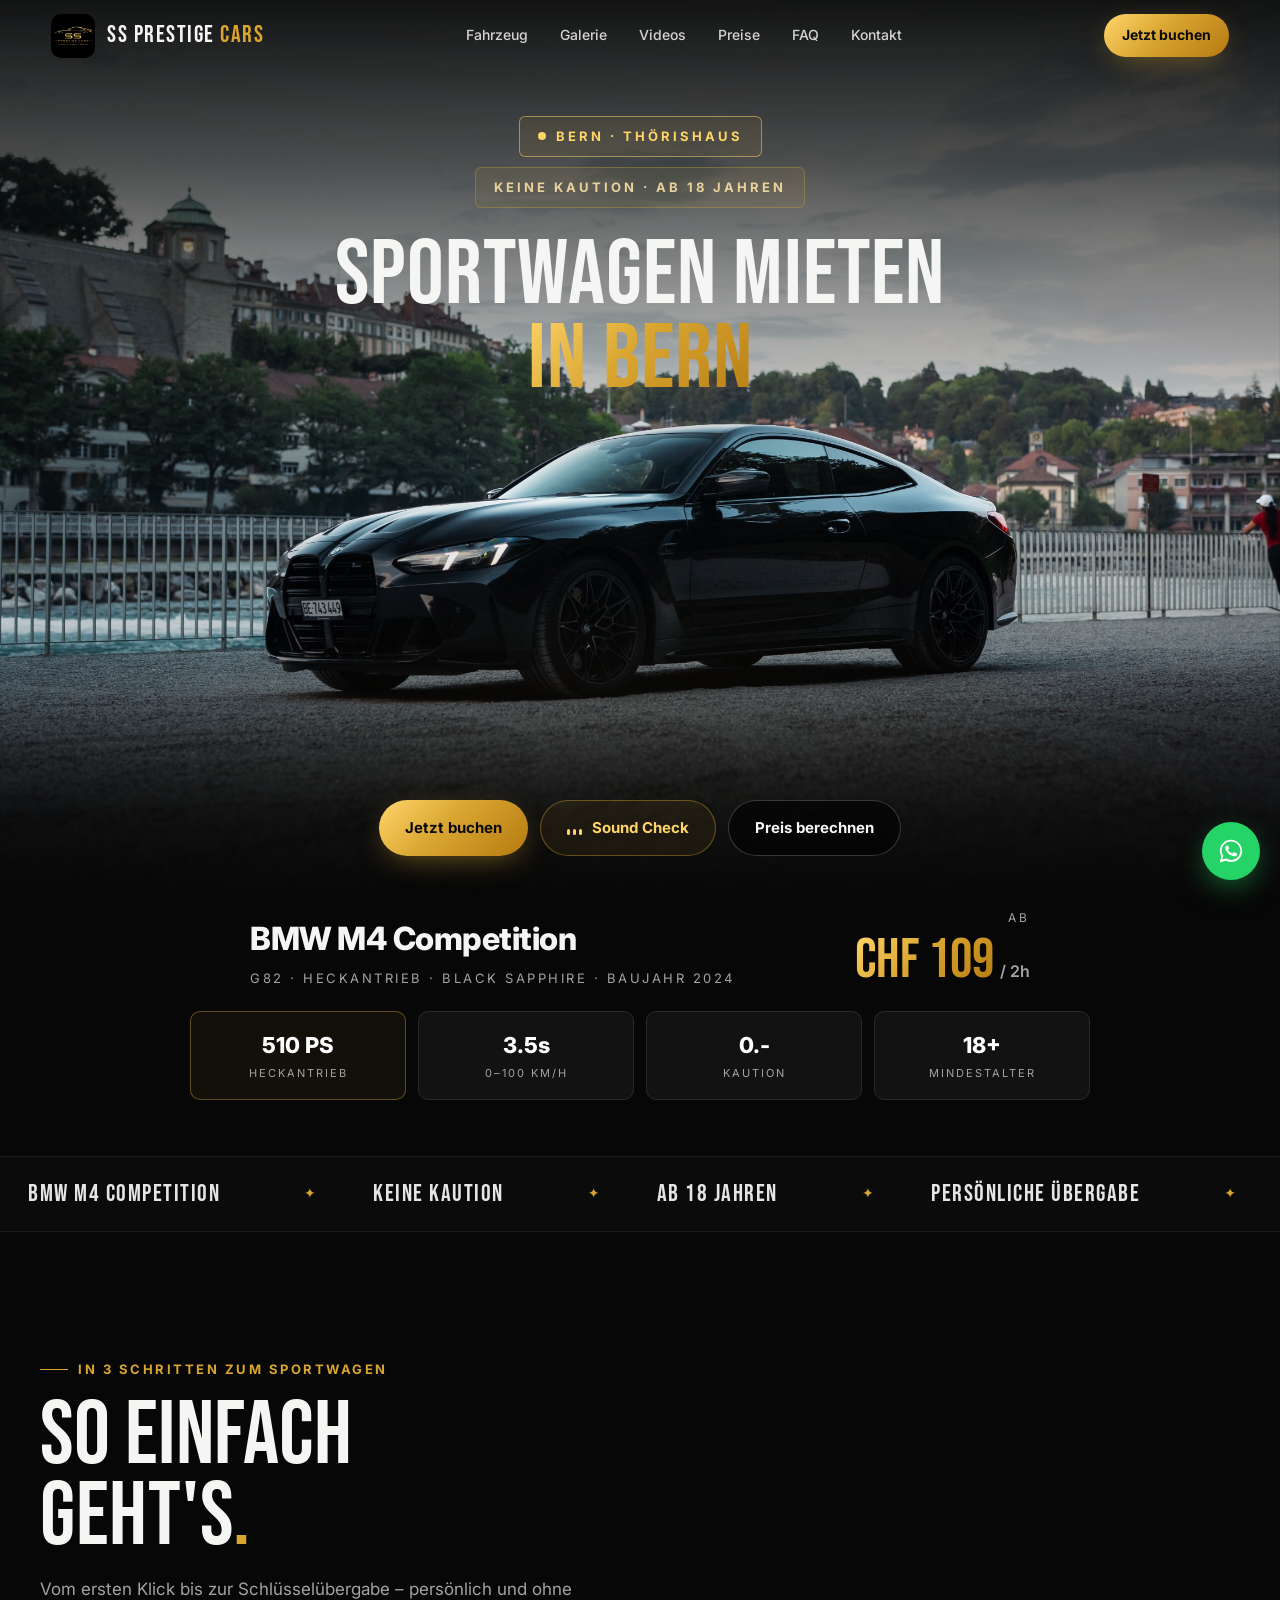
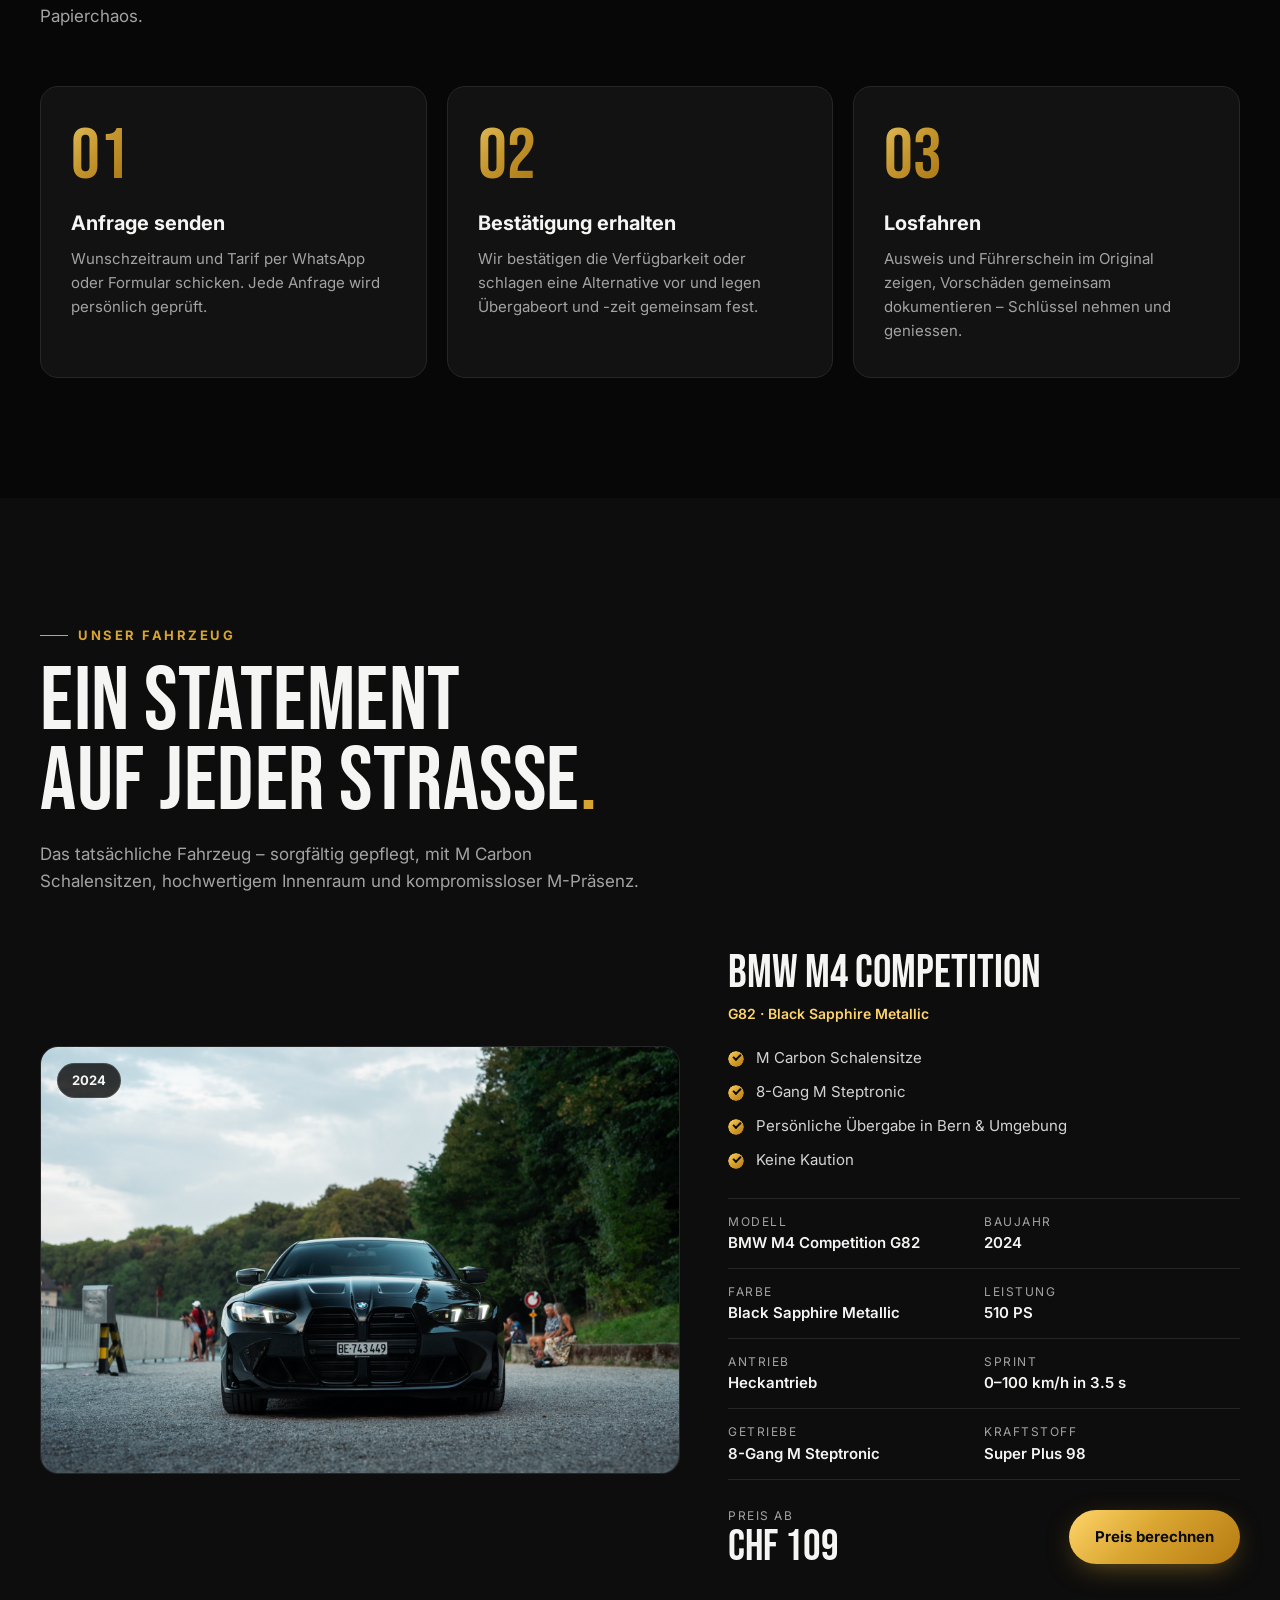
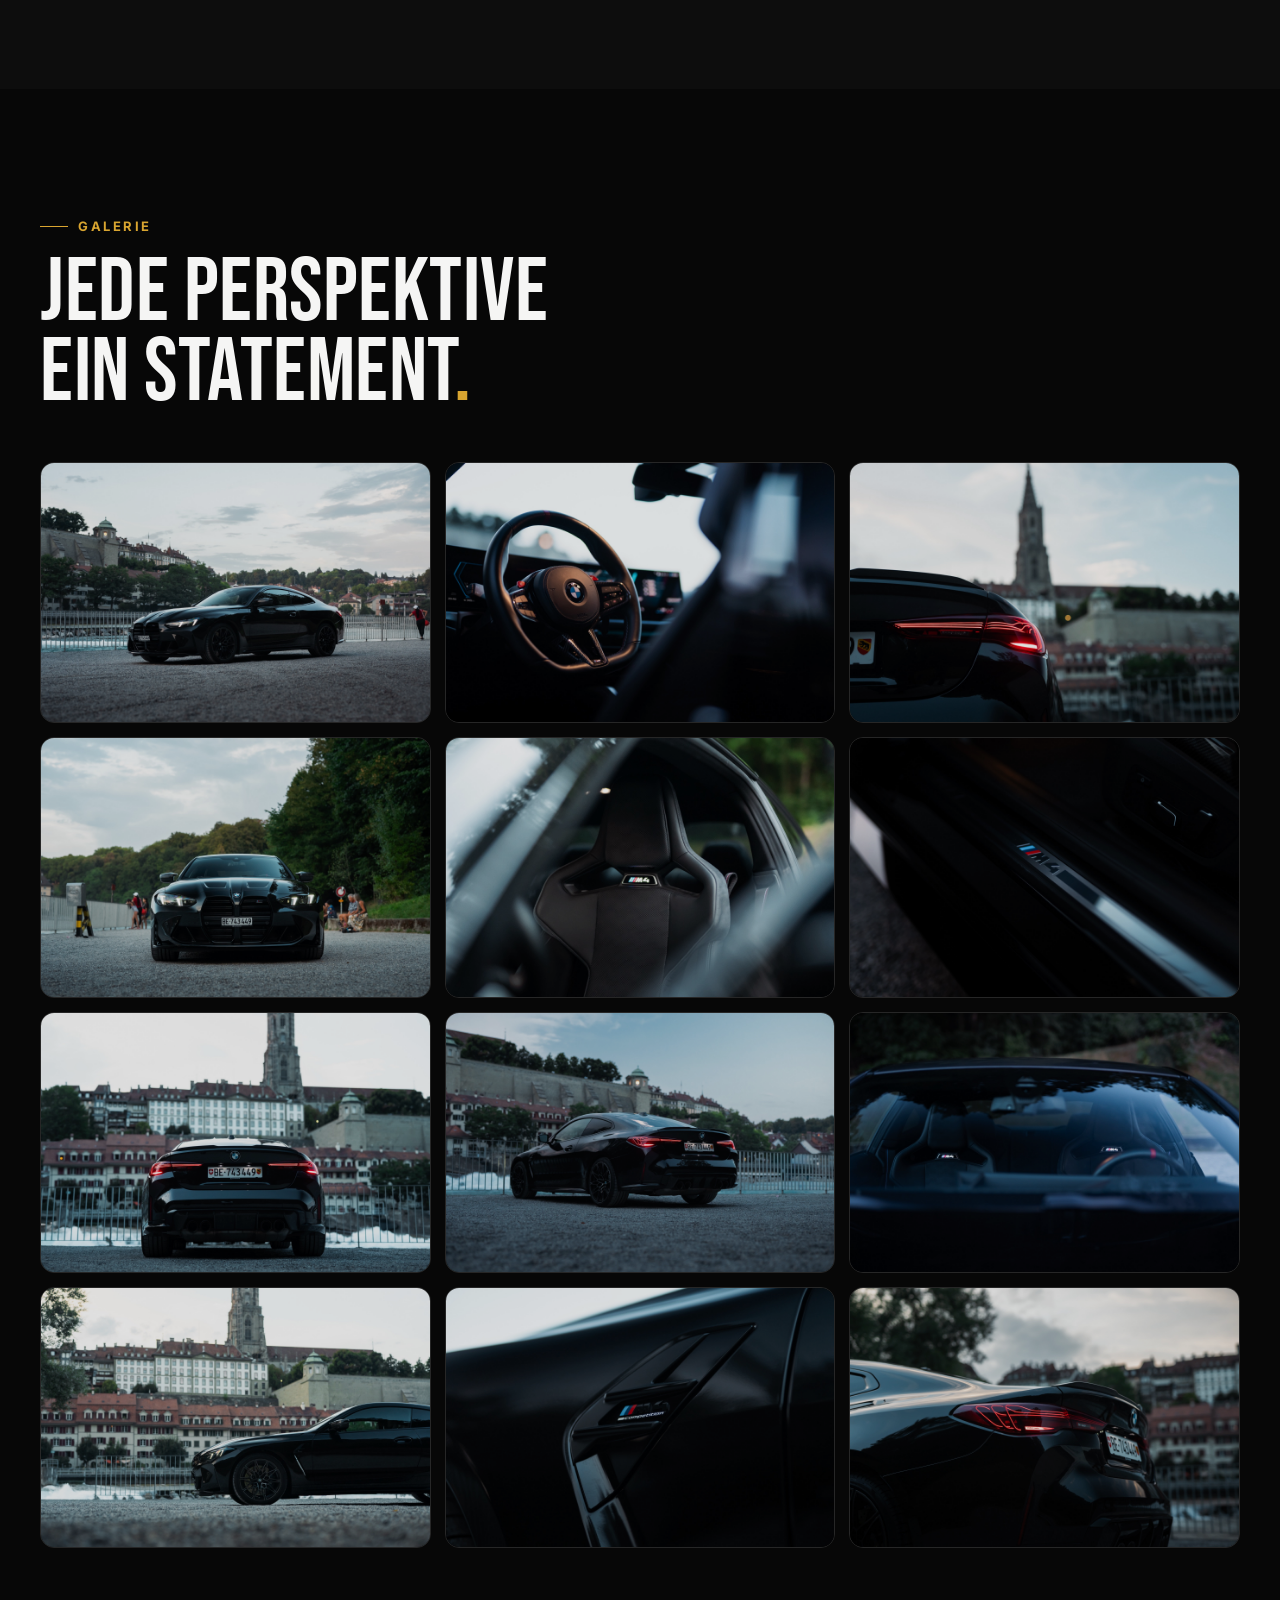
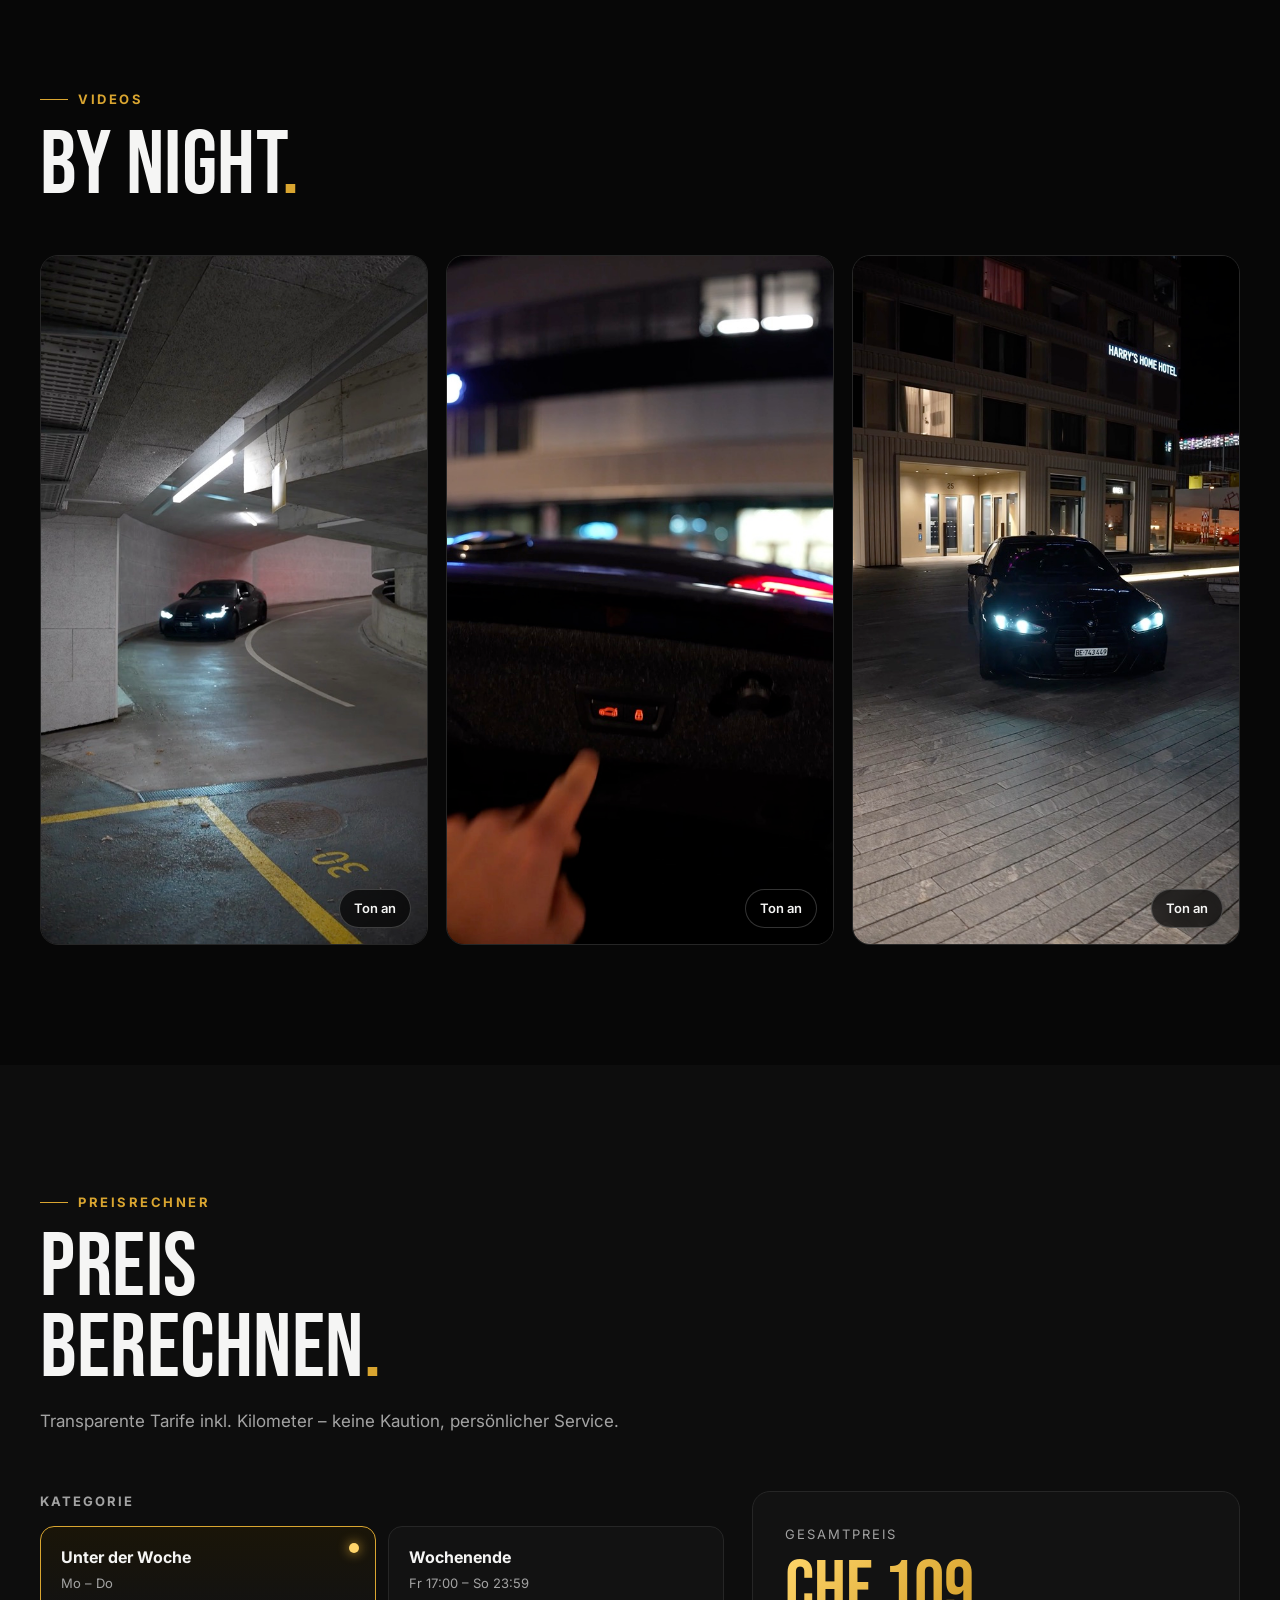
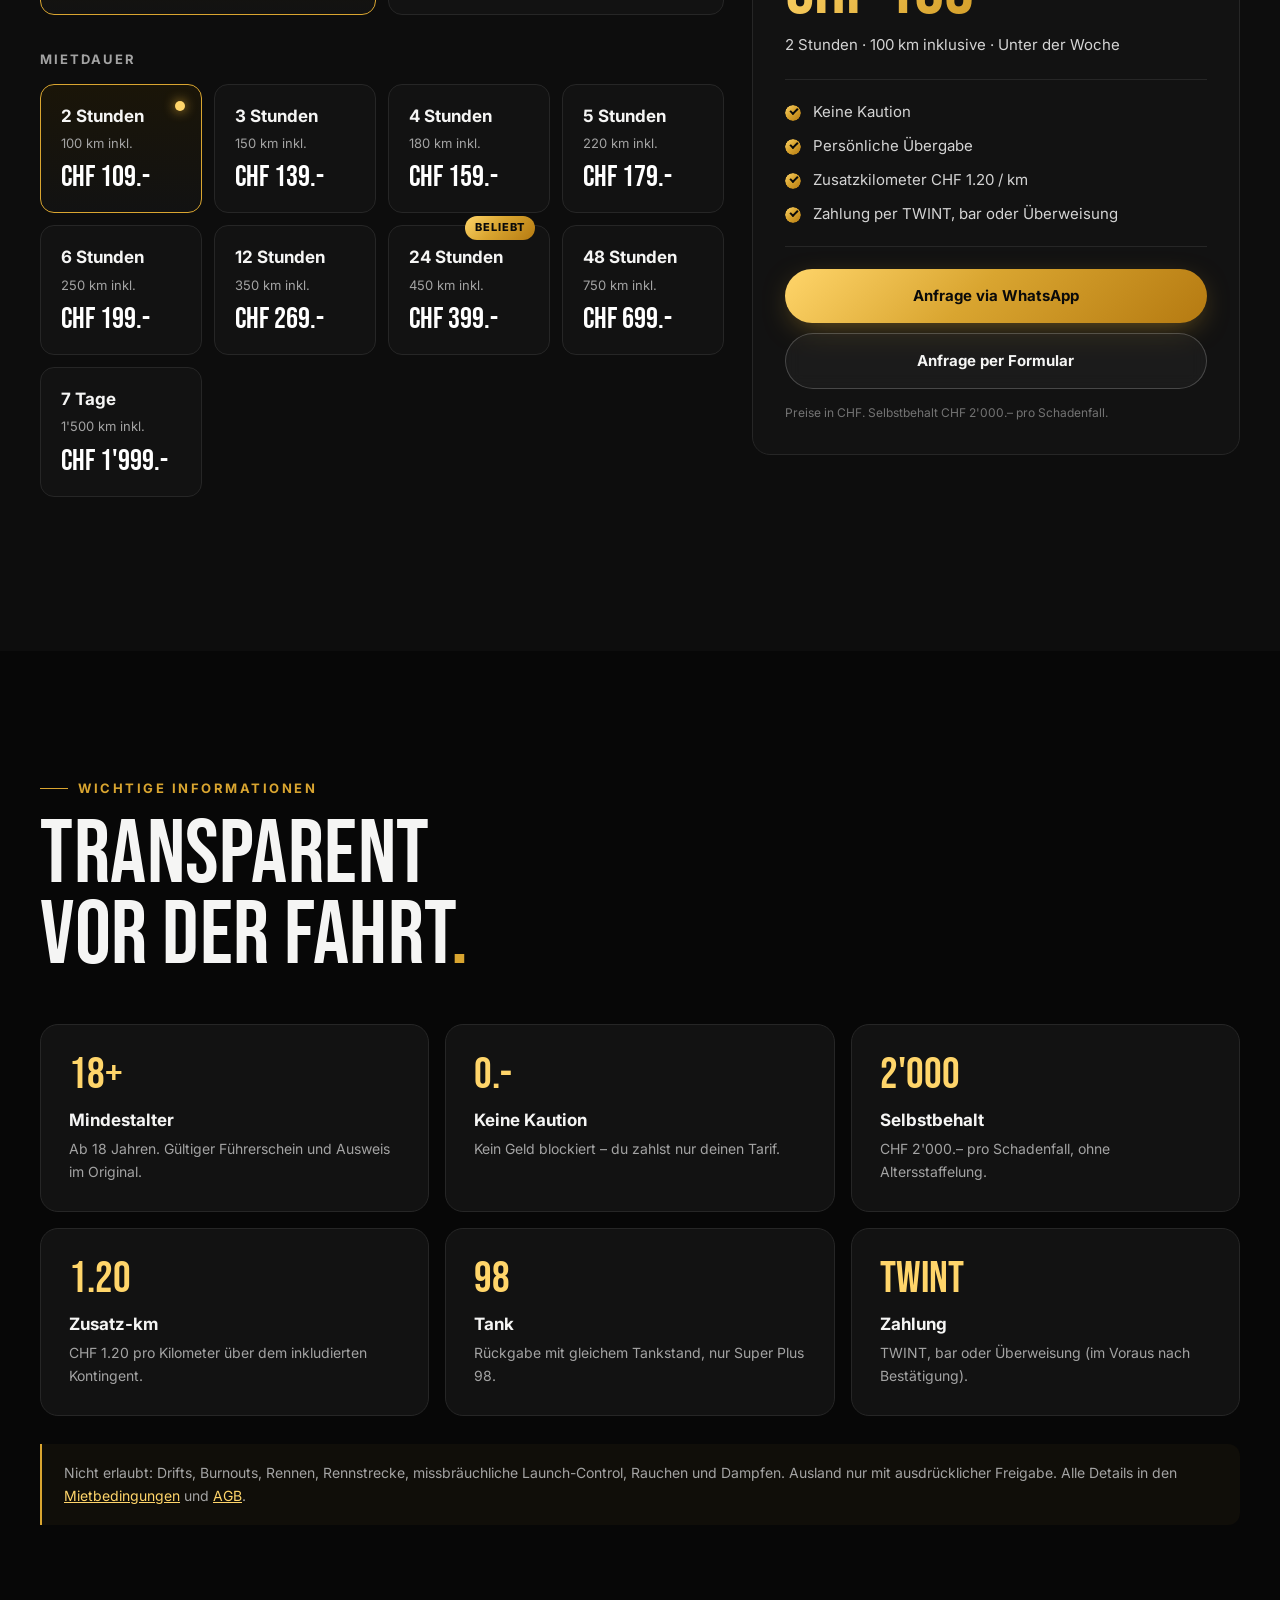
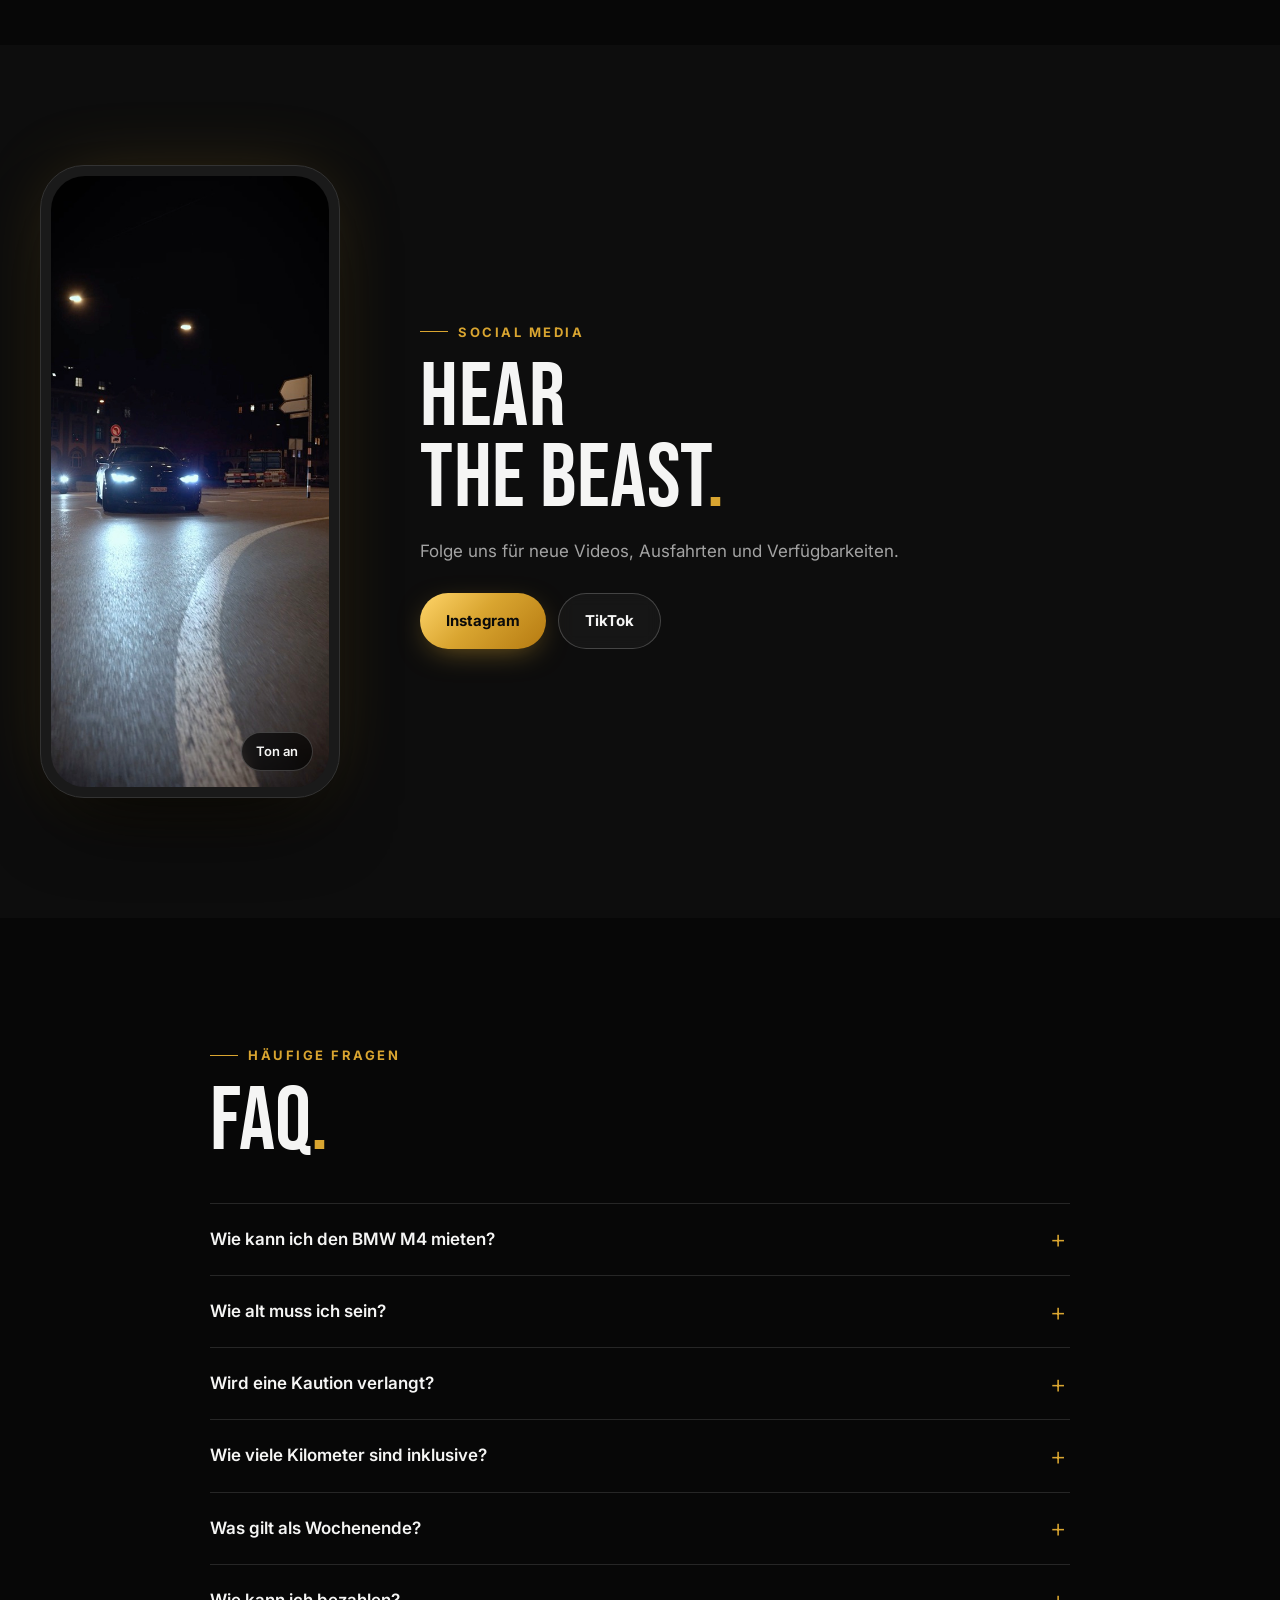
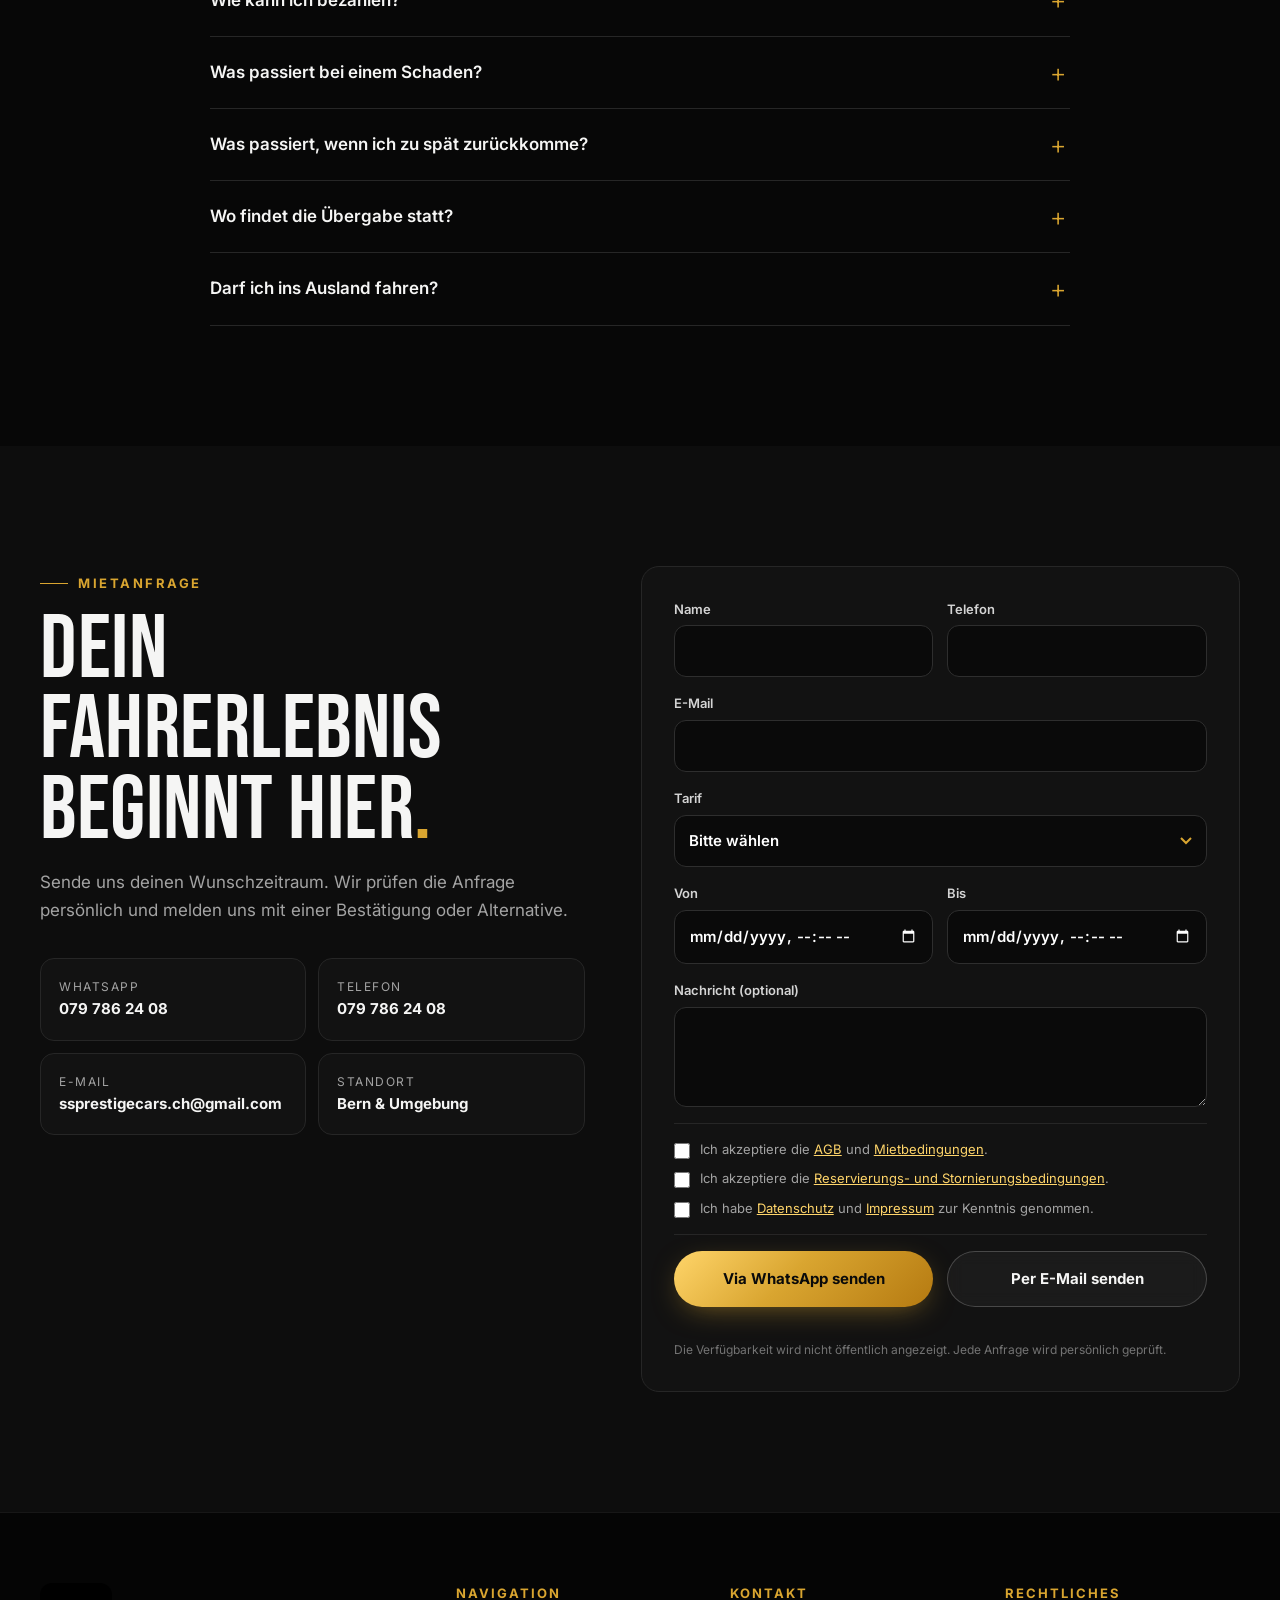
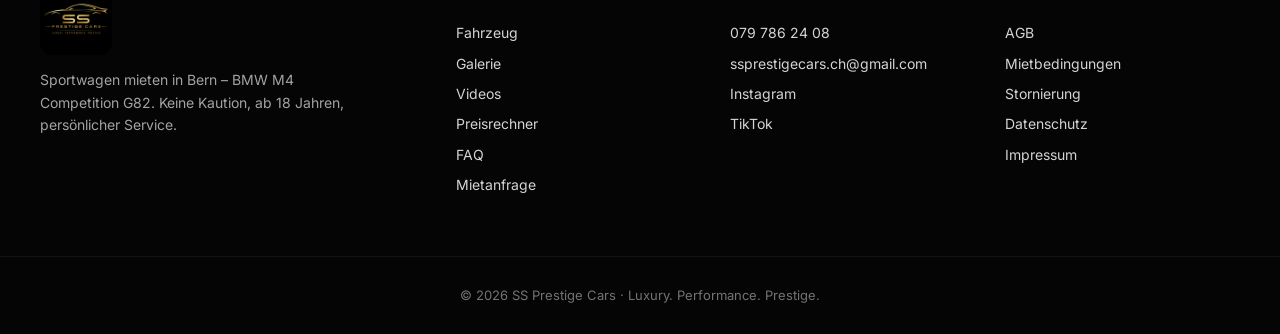
==== index.html @ dab84623 "Sound Check: wieder das ursprüngliche Video von Sarakan Co-Authored-By: Claude Opus 5.5 <noreply@ant" ====
<!doctype html>
<html lang="de">
<head>
<meta charset="utf-8">
<meta name="viewport" content="width=device-width,initial-scale=1">
<title>SS Prestige Cars | Sportwagen mieten in Bern – BMW M4 Competition ab CHF 109.-</title>
<meta name="description" content="BMW M4 Competition G82 mieten in Bern und Umgebung. Keine Kaution, ab 18 Jahren, flexible Mietdauer ab 2 Stunden, persönliche Übergabe. Anfrage per WhatsApp.">
<meta property="og:title" content="SS Prestige Cars – Sportwagen mieten in Bern">
<meta property="og:description" content="BMW M4 Competition G82 ab CHF 109.- / 2h. Keine Kaution, ab 18 Jahren.">
<meta property="og:image" content="assets/fotos/m4-1096.jpg">
<meta name="theme-color" content="#070707">
<link rel="icon" href="assets/favicon.png">
<link rel="preconnect" href="https://fonts.googleapis.com">
<link rel="preconnect" href="https://fonts.gstatic.com" crossorigin>
<link href="https://fonts.googleapis.com/css2?family=Bebas+Neue&family=Inter:wght@400;500;600;700;800&display=swap" rel="stylesheet">
<link rel="stylesheet" href="style.css?v=20261112b">
</head>
<body>

<header class="nav" id="nav">
  <a class="brand" href="#top"><img src="assets/logo.png" alt="SS Prestige Cars Logo" width="44" height="44"><span>SS PRESTIGE <em>CARS</em></span></a>
  <nav class="links" id="links">
    <a href="#fahrzeug">Fahrzeug</a>
    <a href="#galerie">Galerie</a>
    <a href="#videos">Videos</a>
    <a href="#preise">Preise</a>
    <a href="#faq">FAQ</a>
    <a href="#kontakt">Kontakt</a>
    <a class="btn gold small mobile-only" href="#anfrage">Jetzt buchen</a>
  </nav>
  <a class="btn gold small desktop-only" href="#anfrage">Jetzt buchen</a>
  <button class="burger" id="burger" aria-label="Menü öffnen" aria-expanded="false"><span></span><span></span></button>
</header>

<main>
<!-- HERO -->
<section class="hero hero2 hero-photo" id="top">
  <div class="h2-stage">
    <picture>
      <source media="(max-width:820px)" srcset="assets/hero-hoch.jpg">
      <img class="h2-photo" src="assets/hero-seite.jpg" alt="BMW M4 Competition G82 an der Aare in Bern" width="2400" height="1600" fetchpriority="high">
    </picture>
    <div class="h2-shade" aria-hidden="true"></div>
    <div class="h2-top">
      <div class="h2-badges">
        <div class="h2-badge live"><span class="dot"></span> Bern · Thörishaus</div>
        <div class="h2-badge">Keine Kaution · Ab 18 Jahren</div>
      </div>
      <h1>SPORTWAGEN MIETEN<br><span class="gold-text">IN BERN</span></h1>
    </div>
    <div class="h2-cta">
      <a class="btn gold" href="#anfrage">Jetzt buchen</a>
      <button class="btn sound" id="soundBtn" type="button"><span class="eq"><i></i><i></i><i></i></span> Sound Check</button>
      <a class="btn ghost" href="#preise">Preis berechnen</a>
    </div>
  </div>
  <div class="h2-inner">
    <div class="h2-info">
      <div>
        <div class="h2-name">BMW M4 Competition</div>
        <div class="h2-sub">G82 · Heckantrieb · Black Sapphire · Baujahr 2024</div>
      </div>
      <div class="h2-price"><small>Ab</small><b class="gold-text">CHF 109</b><span>/ 2h</span></div>
    </div>
    <div class="h2-specs">
      <div><b>510 PS</b><span>Heckantrieb</span></div>
      <div><b>3.5s</b><span>0–100 km/h</span></div>
      <div><b>0.-</b><span>Kaution</span></div>
      <div><b>18+</b><span>Mindestalter</span></div>
    </div>
  </div>
</section>

<!-- TICKER -->
<div class="ticker" aria-hidden="true"><div class="track">
  <span>BMW M4 Competition</span><span>Keine Kaution</span><span>Ab 18 Jahren</span><span>Persönliche Übergabe</span><span>Ab 2 Stunden</span><span>TWINT · Bar · Überweisung</span><span>Bern &amp; Umgebung</span><span>M Carbon Schalensitze</span>
  <span>BMW M4 Competition</span><span>Keine Kaution</span><span>Ab 18 Jahren</span><span>Persönliche Übergabe</span><span>Ab 2 Stunden</span><span>TWINT · Bar · Überweisung</span><span>Bern &amp; Umgebung</span><span>M Carbon Schalensitze</span>
</div></div>

<!-- STEPS -->
<section class="section" id="ablauf">
  <div class="wrap">
    <div class="eyebrow">In 3 Schritten zum Sportwagen</div>
    <h2 class="title">SO EINFACH<br>GEHT'S<span class="g">.</span></h2>
    <p class="sub">Vom ersten Klick bis zur Schlüsselübergabe – persönlich und ohne Papierchaos.</p>
    <div class="steps">
      <article class="card step reveal"><span class="num">01</span><h3>Anfrage senden</h3><p>Wunschzeitraum und Tarif per WhatsApp oder Formular schicken. Jede Anfrage wird persönlich geprüft.</p></article>
      <article class="card step reveal"><span class="num">02</span><h3>Bestätigung erhalten</h3><p>Wir bestätigen die Verfügbarkeit oder schlagen eine Alternative vor und legen Übergabeort und -zeit gemeinsam fest.</p></article>
      <article class="card step reveal"><span class="num">03</span><h3>Losfahren</h3><p>Ausweis und Führerschein im Original zeigen, Vorschäden gemeinsam dokumentieren – Schlüssel nehmen und geniessen.</p></article>
    </div>
  </div>
</section>

<!-- FAHRZEUG -->
<section class="section dark" id="fahrzeug">
  <div class="wrap">
    <div class="eyebrow">Unser Fahrzeug</div>
    <h2 class="title">EIN STATEMENT<br>AUF JEDER STRASSE<span class="g">.</span></h2>
    <p class="sub">Das tatsächliche Fahrzeug – sorgfältig gepflegt, mit M Carbon Schalensitzen, hochwertigem Innenraum und kompromissloser M-Präsenz.</p>
    <div class="car">
      <div class="car-media reveal">
        <img src="assets/fotos/m4-1111.jpg" alt="BMW M4 Competition G82 in Black Sapphire Metallic, Frontansicht" loading="lazy">
        <span class="badge">2024</span>
      </div>
      <div class="car-info reveal">
        <h3 class="car-name">BMW M4 Competition</h3>
        <div class="car-sub">G82 · Black Sapphire Metallic</div>
        <ul class="feat">
          <li>M Carbon Schalensitze</li>
          <li>8-Gang M Steptronic</li>
          <li>Persönliche Übergabe in Bern &amp; Umgebung</li>
          <li>Keine Kaution</li>
        </ul>
        <dl class="specs">
          <div><dt>Modell</dt><dd>BMW M4 Competition G82</dd></div>
          <div><dt>Baujahr</dt><dd>2024</dd></div>
          <div><dt>Farbe</dt><dd>Black Sapphire Metallic</dd></div>
          <div><dt>Leistung</dt><dd>510 PS</dd></div>
          <div><dt>Antrieb</dt><dd>Heckantrieb</dd></div>
          <div><dt>Sprint</dt><dd>0–100 km/h in 3.5 s</dd></div>
          <div><dt>Getriebe</dt><dd>8-Gang M Steptronic</dd></div>
          <div><dt>Kraftstoff</dt><dd>Super Plus 98</dd></div>
        </dl>
        <div class="price-row">
          <div><span>Preis ab</span><b>CHF 109</b></div>
          <a class="btn gold" href="#preise">Preis berechnen</a>
        </div>
      </div>
    </div>
  </div>
</section>

<!-- GALERIE -->
<section class="section" id="galerie">
  <div class="wrap">
    <div class="eyebrow">Galerie</div>
    <h2 class="title">JEDE PERSPEKTIVE<br>EIN STATEMENT<span class="g">.</span></h2>
    <div class="gallery" id="gallery">
      <button class="g-item" data-src="assets/fotos/m4-1096.jpg"><img src="assets/fotos/m4-1096.jpg" alt="BMW M4 Competition Seitenansicht an der Aare in Bern" loading="lazy"></button>
      <button class="g-item" data-src="assets/fotos/m4-1111.jpg"><img src="assets/fotos/m4-1111.jpg" alt="BMW M4 Competition Frontansicht" loading="lazy"></button>
      <button class="g-item" data-src="assets/fotos/m4-1120.jpg"><img src="assets/fotos/m4-1120.jpg" alt="BMW M4 Competition Heck vor dem Berner Münster" loading="lazy"></button>
      <button class="g-item" data-src="assets/fotos/m4-1103.jpg"><img src="assets/fotos/m4-1103.jpg" alt="BMW M4 Seitenprofil vor der Berner Altstadt" loading="lazy"></button>
      <button class="g-item" data-src="assets/fotos/m4-1125.jpg"><img src="assets/fotos/m4-1125.jpg" alt="Cockpit und M Lenkrad des BMW M4" loading="lazy"></button>
      <button class="g-item" data-src="assets/fotos/m4-1104.jpg"><img src="assets/fotos/m4-1104.jpg" alt="M Carbon Schalensitz mit M4-Logo" loading="lazy"></button>
      <button class="g-item" data-src="assets/fotos/m4-1127.jpg"><img src="assets/fotos/m4-1127.jpg" alt="BMW M4 Dreiviertelansicht von hinten" loading="lazy"></button>
      <button class="g-item" data-src="assets/fotos/m4-1112.jpg"><img src="assets/fotos/m4-1112.jpg" alt="Competition-Emblem am Kotflügel" loading="lazy"></button>
      <button class="g-item" data-src="assets/fotos/m4-1123.jpg"><img src="assets/fotos/m4-1123.jpg" alt="Rückleuchte des BMW M4 mit Berner Münster" loading="lazy"></button>
      <button class="g-item" data-src="assets/fotos/m4-1129.jpg"><img src="assets/fotos/m4-1129.jpg" alt="Einstiegsleiste mit M4-Schriftzug" loading="lazy"></button>
      <button class="g-item" data-src="assets/fotos/m4-1130.jpg"><img src="assets/fotos/m4-1130.jpg" alt="Innenraum des BMW M4 durch die Frontscheibe" loading="lazy"></button>
      <button class="g-item" data-src="assets/fotos/m4-1132.jpg"><img src="assets/fotos/m4-1132.jpg" alt="Heckspoiler des BMW M4" loading="lazy"></button>
    </div>
  </div>
</section>

<!-- VIDEOS -->
<section class="section" id="videos">
  <div class="wrap">
    <div class="eyebrow">Videos</div>
    <h2 class="title">BY NIGHT<span class="g">.</span></h2>
    <div class="v-grid">
      <div class="v-card reveal"><video src="assets/reel-1.mp4" poster="assets/reel-1.jpg" muted loop playsinline preload="none" aria-label="BMW M4 fährt aus der Tiefgarage"></video><button class="reel-sound v-sound" type="button" aria-label="Ton einschalten">Ton an</button></div>
      <div class="v-card reveal"><video src="assets/reel-2.mp4" poster="assets/reel-2.jpg" muted loop playsinline preload="none" aria-label="Start-Knopf im BMW M4 bei Nacht"></video><button class="reel-sound v-sound" type="button" aria-label="Ton einschalten">Ton an</button></div>
      <div class="v-card reveal"><video src="assets/reel-3.mp4" poster="assets/reel-3.jpg" muted loop playsinline preload="none" aria-label="BMW M4 bei Nacht vor dem Hotel"></video><button class="reel-sound v-sound" type="button" aria-label="Ton einschalten">Ton an</button></div>
    </div>
  </div>
</section>

<!-- PREISRECHNER -->
<section class="section dark" id="preise">
  <div class="wrap">
    <div class="eyebrow">Preisrechner</div>
    <h2 class="title">PREIS<br>BERECHNEN<span class="g">.</span></h2>
    <p class="sub">Transparente Tarife inkl. Kilometer – keine Kaution, persönlicher Service.</p>
    <div class="calc">
      <div class="calc-left">
        <h3 class="calc-h">Kategorie</h3>
        <div class="seg" id="cat">
          <button class="opt active" data-cat="wd"><b>Unter der Woche</b><span>Mo – Do</span></button>
          <button class="opt" data-cat="we"><b>Wochenende</b><span>Fr 17:00 – So 23:59</span></button>
        </div>
        <h3 class="calc-h">Mietdauer</h3>
        <div class="durs" id="durs"></div>
      </div>
      <div class="calc-right card">
        <div class="tot-label">Gesamtpreis</div>
        <div class="tot" id="tot">CHF 109</div>
        <div class="tot-sub" id="totSub">2 Stunden · 100 km inklusive</div>
        <ul class="incl">
          <li>Keine Kaution</li>
          <li>Persönliche Übergabe</li>
          <li>Zusatzkilometer CHF 1.20 / km</li>
          <li>Zahlung per TWINT, bar oder Überweisung</li>
        </ul>
        <a class="btn gold full" id="calcWa" href="#" target="_blank" rel="noopener">Anfrage via WhatsApp</a>
        <a class="btn ghost full" id="calcForm" href="#anfrage">Anfrage per Formular</a>
        <p class="fine">Preise in CHF. Selbstbehalt CHF 2'000.– pro Schadenfall.</p>
      </div>
    </div>
  </div>
</section>

<!-- INFOS -->
<section class="section" id="infos">
  <div class="wrap">
    <div class="eyebrow">Wichtige Informationen</div>
    <h2 class="title">TRANSPARENT<br>VOR DER FAHRT<span class="g">.</span></h2>
    <div class="infos">
      <article class="card info reveal"><b>18+</b><h3>Mindestalter</h3><p>Ab 18 Jahren. Gültiger Führerschein und Ausweis im Original.</p></article>
      <article class="card info reveal"><b>0.-</b><h3>Keine Kaution</h3><p>Kein Geld blockiert – du zahlst nur deinen Tarif.</p></article>
      <article class="card info reveal"><b>2'000</b><h3>Selbstbehalt</h3><p>CHF 2'000.– pro Schadenfall, ohne Altersstaffelung.</p></article>
      <article class="card info reveal"><b>1.20</b><h3>Zusatz-km</h3><p>CHF 1.20 pro Kilometer über dem inkludierten Kontingent.</p></article>
      <article class="card info reveal"><b>98</b><h3>Tank</h3><p>Rückgabe mit gleichem Tankstand, nur Super Plus 98.</p></article>
      <article class="card info reveal"><b>TWINT</b><h3>Zahlung</h3><p>TWINT, bar oder Überweisung (im Voraus nach Bestätigung).</p></article>
    </div>
    <p class="note">Nicht erlaubt: Drifts, Burnouts, Rennen, Rennstrecke, missbräuchliche Launch-Control, Rauchen und Dampfen. Ausland nur mit ausdrücklicher Freigabe. Alle Details in den <a href="mietbedingungen.html">Mietbedingungen</a> und <a href="agb.html">AGB</a>.</p>
  </div>
</section>

<!-- SOCIAL -->
<section class="section dark" id="social">
  <div class="wrap social">
    <div class="phone reveal">
      <video id="reel" src="assets/m4-nacht.mp4" poster="assets/m4-nacht.jpg" muted loop playsinline preload="none"></video>
      <button class="reel-sound" id="reelSound" type="button" aria-label="Ton einschalten">Ton an</button>
    </div>
    <div class="social-text">
      <div class="eyebrow">Social Media</div>
      <h2 class="title">HEAR<br>THE BEAST<span class="g">.</span></h2>
      <p class="sub">Folge uns für neue Videos, Ausfahrten und Verfügbarkeiten.</p>
      <div class="social-btns">
        <a class="btn gold" href="https://www.instagram.com/ssprestigecars.ch/" target="_blank" rel="noopener">Instagram</a>
        <a class="btn ghost" href="https://www.tiktok.com/@ssprestigecars.ch" target="_blank" rel="noopener">TikTok</a>
      </div>
    </div>
  </div>
</section>

<!-- FAQ -->
<section class="section" id="faq">
  <div class="wrap narrow">
    <div class="eyebrow">Häufige Fragen</div>
    <h2 class="title">FAQ<span class="g">.</span></h2>
    <div class="faq">
      <details><summary>Wie kann ich den BMW M4 mieten?</summary><p>Am schnellsten per WhatsApp oder über das Anfrageformular. Schick uns deinen Wunschzeitraum und Tarif – wir prüfen die Anfrage persönlich und melden uns mit einer Bestätigung oder Alternative.</p></details>
      <details><summary>Wie alt muss ich sein?</summary><p>Du musst mindestens 18 Jahre alt sein und einen gültigen Führerschein sowie einen Ausweis im Original vorweisen.</p></details>
      <details><summary>Wird eine Kaution verlangt?</summary><p>Nein. Bei SS Prestige Cars gibt es keine Kaution.</p></details>
      <details><summary>Wie viele Kilometer sind inklusive?</summary><p>Das hängt vom Tarif ab – von 100 km (2 Stunden) bis 1'500 km (7 Tage). Zusätzliche Kilometer kosten CHF 1.20 pro km und werden bei der Rückgabe abgerechnet.</p></details>
      <details><summary>Was gilt als Wochenende?</summary><p>Der Wochenendtarif gilt von Freitag 17:00 bis Sonntag 23:59. Montag bis Donnerstag gilt der Tarif unter der Woche.</p></details>
      <details><summary>Wie kann ich bezahlen?</summary><p>Per TWINT, bar oder Banküberweisung. Eine Überweisung erfolgt im Voraus nach der Bestätigung.</p></details>
      <details><summary>Was passiert bei einem Schaden?</summary><p>Pro Schadenfall gilt ein Selbstbehalt von CHF 2'000.–. Nicht versicherte Schäden können dem Verursacher voll belastet werden. Vorschäden werden bei der Übergabe gemeinsam dokumentiert.</p></details>
      <details><summary>Was passiert, wenn ich zu spät zurückkomme?</summary><p>Bis 10 Min. gilt Kulanz (CHF 0). Danach 11–30 Min. CHF 40, 31–60 Min. CHF 60, ab 61 Min. zusätzlich CHF 60 je angefangene Stunde.</p></details>
      <details><summary>Wo findet die Übergabe statt?</summary><p>In Bern und Umgebung, nach Terminvereinbarung. Der genaue Übergabeort wird bei der Bestätigung festgelegt.</p></details>
      <details><summary>Darf ich ins Ausland fahren?</summary><p>Nur mit ausdrücklicher Freigabe durch SS Prestige Cars.</p></details>
    </div>
  </div>
</section>

<!-- ANFRAGE -->
<section class="section dark" id="anfrage">
  <div class="wrap request">
    <div class="req-text" id="kontakt">
      <div class="eyebrow">Mietanfrage</div>
      <h2 class="title">DEIN<br>FAHRERLEBNIS<br>BEGINNT HIER<span class="g">.</span></h2>
      <p class="sub">Sende uns deinen Wunschzeitraum. Wir prüfen die Anfrage persönlich und melden uns mit einer Bestätigung oder Alternative.</p>
      <div class="contact">
        <a class="c-item" href="https://wa.me/41797862408?text=Hallo%20SS%20Prestige%20Cars%2C%20ich%20interessiere%20mich%20f%C3%BCr%20eine%20Miete." target="_blank" rel="noopener"><span>WhatsApp</span><b>079 786 24 08</b></a>
        <a class="c-item" href="tel:+41797862408"><span>Telefon</span><b>079 786 24 08</b></a>
        <a class="c-item" href="mailto:ssprestigecars.ch@gmail.com"><span>E-Mail</span><b>ssprestigecars.ch@gmail.com</b></a>
        <div class="c-item"><span>Standort</span><b>Bern &amp; Umgebung</b></div>
      </div>
    </div>
    <form class="card form" id="form" novalidate>
      <div class="row2">
        <label>Name<input id="fName" required autocomplete="name"></label>
        <label>Telefon<input id="fPhone" type="tel" required autocomplete="tel"></label>
      </div>
      <label>E-Mail<input id="fMail" type="email" required autocomplete="email"></label>
      <label>Tarif<select id="fTarif" required></select></label>
      <div class="row2">
        <label>Von<input id="fFrom" type="datetime-local" required></label>
        <label>Bis<input id="fTo" type="datetime-local" required></label>
      </div>
      <label>Nachricht (optional)<textarea id="fMsg" rows="3"></textarea></label>
      <div class="checks">
        <label class="chk"><input type="checkbox" class="legal"> <span>Ich akzeptiere die <a href="agb.html" target="_blank">AGB</a> und <a href="mietbedingungen.html" target="_blank">Mietbedingungen</a>.</span></label>
        <label class="chk"><input type="checkbox" class="legal"> <span>Ich akzeptiere die <a href="stornierung.html" target="_blank">Reservierungs- und Stornierungsbedingungen</a>.</span></label>
        <label class="chk"><input type="checkbox" class="legal"> <span>Ich habe <a href="datenschutz.html" target="_blank">Datenschutz</a> und <a href="impressum.html" target="_blank">Impressum</a> zur Kenntnis genommen.</span></label>
      </div>
      <div class="row2 btns">
        <button class="btn gold full" type="button" id="sendWa">Via WhatsApp senden</button>
        <button class="btn ghost full" type="button" id="sendMail">Per E-Mail senden</button>
      </div>
      <p class="status" id="status" role="status"></p>
      <p class="fine">Die Verfügbarkeit wird nicht öffentlich angezeigt. Jede Anfrage wird persönlich geprüft.</p>
    </form>
  </div>
</section>
</main>

<footer class="footer">
  <div class="wrap foot">
    <div class="f-brand">
      <img src="assets/logo.png" alt="SS Prestige Cars" width="72" height="72">
      <p>Sportwagen mieten in Bern – BMW M4 Competition G82. Keine Kaution, ab 18 Jahren, persönlicher Service.</p>
    </div>
    <div>
      <h4>Navigation</h4>
      <a href="#fahrzeug">Fahrzeug</a><a href="#galerie">Galerie</a><a href="#videos">Videos</a><a href="#preise">Preisrechner</a><a href="#faq">FAQ</a><a href="#anfrage">Mietanfrage</a>
    </div>
    <div>
      <h4>Kontakt</h4>
      <a href="tel:+41797862408">079 786 24 08</a><a href="mailto:ssprestigecars.ch@gmail.com">ssprestigecars.ch@gmail.com</a>
      <a href="https://www.instagram.com/ssprestigecars.ch/" target="_blank" rel="noopener">Instagram</a><a href="https://www.tiktok.com/@ssprestigecars.ch" target="_blank" rel="noopener">TikTok</a>
    </div>
    <div>
      <h4>Rechtliches</h4>
      <a href="agb.html">AGB</a><a href="mietbedingungen.html">Mietbedingungen</a><a href="stornierung.html">Stornierung</a><a href="datenschutz.html">Datenschutz</a><a href="impressum.html">Impressum</a>
    </div>
  </div>
  <div class="copy">© 2026 SS Prestige Cars · Luxury. Performance. Prestige.</div>
</footer>

<a class="m-book" id="mBook" href="#anfrage">Jetzt buchen <span>ab CHF 109</span></a>
<a class="wa-float" href="https://wa.me/41797862408?text=Hallo%20SS%20Prestige%20Cars%2C%20ich%20interessiere%20mich%20f%C3%BCr%20eine%20Miete." target="_blank" rel="noopener" aria-label="WhatsApp">
  <svg viewBox="0 0 32 32" width="28" height="28" fill="#fff"><path d="M16 3C9 3 3.3 8.6 3.3 15.6c0 2.2.6 4.4 1.7 6.3L3 29l7.3-1.9c1.8 1 3.8 1.5 5.8 1.5 7 0 12.7-5.7 12.7-12.6S23 3 16 3zm0 23.2c-1.9 0-3.7-.5-5.3-1.5l-.4-.2-4.3 1.1 1.2-4.2-.3-.4c-1.1-1.7-1.6-3.6-1.6-5.5C5.3 9.8 10.1 5 16 5s10.7 4.8 10.7 10.6S21.9 26.2 16 26.2zm5.9-7.9c-.3-.2-1.9-.9-2.2-1-.3-.1-.5-.2-.7.2-.2.3-.8 1-1 1.2-.2.2-.4.2-.7.1-.3-.2-1.4-.5-2.6-1.6-1-.9-1.6-1.9-1.8-2.2-.2-.3 0-.5.1-.7l.5-.6c.2-.2.2-.3.3-.6.1-.2.1-.4 0-.6l-1-2.4c-.3-.6-.5-.5-.7-.5h-.6c-.2 0-.6.1-.9.4-.3.3-1.2 1.1-1.2 2.8 0 1.6 1.2 3.2 1.4 3.4.2.2 2.4 3.6 5.7 5 .8.3 1.4.5 1.9.7.8.3 1.5.2 2.1.1.6-.1 1.9-.8 2.2-1.5.3-.7.3-1.4.2-1.5-.1-.2-.3-.3-.7-.4z"/></svg>
</a>

<dialog class="modal" id="lightbox"><button class="x" data-close aria-label="Schliessen">×</button><img id="lbImg" alt=""></dialog>
<dialog class="modal video" id="soundModal"><button class="x" data-close aria-label="Schliessen">×</button><video id="soundVideo" src="assets/CA333E3C-2557-44D6-88B8-CCC1BAD08603.mp4" playsinline controls preload="none"></video><audio id="soundAudio" src="assets/auspuff-sound.mp3" preload="none"></audio></dialog>

<script src="app.js?v=20261112b"></script>
</body>
</html>
---- style.css ----
:root{
  --bg:#070707;--bg2:#0d0d0d;--card:#121212;--line:#262626;--text:#f5f5f4;--muted:#a3a3a3;
  --gold:#d9a530;--gold2:#ffd56a;--gold3:#b57a11;
  --grad:linear-gradient(135deg,#ffd56a 0%,#d9a530 45%,#b57a11 100%);
  --display:'Bebas Neue',Impact,system-ui,sans-serif;--body:'Inter',system-ui,-apple-system,sans-serif;
  --r:18px;
}
*{box-sizing:border-box;margin:0;padding:0}
html{scroll-behavior:smooth;scroll-padding-top:80px}
body{background:var(--bg);color:var(--text);font-family:var(--body);line-height:1.6;overflow-x:clip;-webkit-font-smoothing:antialiased}
img,video{display:block;max-width:100%}
a{color:inherit}
button{font:inherit;color:inherit;background:none;border:0;cursor:pointer}
.wrap{width:min(1200px,100% - 40px);margin:0 auto}
.wrap.narrow{width:min(860px,100% - 40px)}

/* Buttons */
.btn{display:inline-flex;align-items:center;justify-content:center;gap:10px;padding:15px 26px;border-radius:999px;font-weight:700;font-size:15px;text-decoration:none;transition:transform .2s,box-shadow .2s,background .2s,border-color .2s;white-space:nowrap}
.btn.gold{background:var(--grad);color:#0a0a0a;box-shadow:0 8px 30px -10px #d9a53099}
.btn.gold:hover{transform:translateY(-2px);box-shadow:0 14px 40px -10px #d9a530cc}
.btn.ghost{border:1px solid #ffffff33;background:#ffffff0a;backdrop-filter:blur(8px)}
.btn.ghost:hover{border-color:var(--gold);color:var(--gold2)}
.btn.small{padding:10px 18px;font-size:14px}
.btn.full{width:100%}
.btn.sound{border:1px solid #d9a53066;color:var(--gold2);background:#d9a53012}
.btn.sound:hover{background:#d9a53022}
.eq{display:inline-flex;gap:3px;align-items:flex-end;height:14px}
.eq i{width:3px;background:var(--gold2);border-radius:2px;height:40%;animation:eq 1s ease-in-out infinite}
.eq i:nth-child(2){animation-delay:.2s}.eq i:nth-child(3){animation-delay:.4s}
@keyframes eq{0%,100%{height:30%}50%{height:100%}}

/* Nav */
.nav{position:fixed;inset:0 0 auto;z-index:50;height:72px;display:flex;align-items:center;justify-content:space-between;gap:20px;padding:0 max(20px,4vw);transition:background .3s,border-color .3s;border-bottom:1px solid transparent}
.nav.scrolled{background:#070707e6;backdrop-filter:blur(16px);border-color:#ffffff12}
.brand{display:flex;align-items:center;gap:12px;text-decoration:none;font-family:var(--display);font-size:24px;letter-spacing:1.5px}
.brand img{width:44px;height:44px;border-radius:10px}
.brand em{font-style:normal;color:var(--gold)}
.links{display:flex;gap:32px;align-items:center}
.links a{text-decoration:none;font-size:14px;font-weight:500;color:#d4d4d4;transition:color .2s}
.links a:hover{color:var(--gold2)}
.burger{display:none;width:44px;height:44px;position:relative}
.burger span{position:absolute;left:11px;right:11px;height:2px;background:#fff;transition:transform .3s}
.burger span:first-child{top:17px}.burger span:last-child{top:25px}
.burger[aria-expanded=true] span:first-child{transform:translateY(4px) rotate(45deg)}
.burger[aria-expanded=true] span:last-child{transform:translateY(-4px) rotate(-45deg)}
.mobile-only{display:none}

/* Hero */
.hero{position:relative;min-height:100svh;display:flex;align-items:flex-end;padding:120px 0 70px;overflow:hidden}
.hero-bg{position:absolute;inset:0}
.hero-bg img{width:100%;height:100%;object-fit:cover;object-position:60% 50%;transform:scale(1.06);animation:zoom 14s ease-out forwards}
@keyframes zoom{to{transform:scale(1)}}
.hero-bg::after{content:"";position:absolute;inset:0;background:linear-gradient(90deg,#070707f2 0%,#070707b0 40%,#07070733 75%),linear-gradient(0deg,#070707 0%,transparent 40%)}
.hero-inner{position:relative;width:min(1200px,100% - 40px);margin:0 auto;display:flex;justify-content:space-between;align-items:flex-end;gap:40px}
.hero-text{max-width:660px}
.pill{display:inline-flex;align-items:center;gap:10px;padding:8px 16px;border-radius:999px;border:1px solid #ffffff22;background:#ffffff0d;backdrop-filter:blur(8px);font-size:13px;font-weight:600;letter-spacing:.5px;color:#e5e5e5}
.dot{width:8px;height:8px;border-radius:50%;background:var(--gold2);box-shadow:0 0 0 0 #ffd56a99;animation:pulse 2s infinite}
@keyframes pulse{70%{box-shadow:0 0 0 10px #ffd56a00}100%{box-shadow:0 0 0 0 #ffd56a00}}
.hero h1{font-family:var(--display);font-weight:400;font-size:clamp(64px,10vw,140px);line-height:.88;letter-spacing:1px;margin:22px 0 20px}
.gold-text{background:var(--grad);-webkit-background-clip:text;background-clip:text;color:transparent}
.lead{font-size:clamp(16px,1.5vw,19px);color:#d4d4d4;max-width:560px}
.lead strong{color:#fff}
.hero-cta{display:flex;flex-wrap:wrap;gap:12px;margin:30px 0 36px}
.stats{display:flex;gap:40px}
.stats b{display:block;font-family:var(--display);font-weight:400;font-size:40px;line-height:1;color:var(--gold2)}
.stats span{font-size:12px;color:var(--muted);text-transform:uppercase;letter-spacing:1.5px}
.hero-card{width:300px;flex-shrink:0;padding:24px;border-radius:var(--r);background:#0d0d0dcc;border:1px solid #ffffff1a;backdrop-filter:blur(14px)}
.hc-top{display:flex;align-items:baseline;gap:8px;color:var(--muted);font-size:13px}
.hc-top b{font-family:var(--display);font-weight:400;font-size:46px;color:#fff;line-height:1}
.hc-name{font-family:var(--display);font-size:28px;letter-spacing:.5px;margin-top:10px}
.hc-sub{color:var(--muted);font-size:13px;margin-bottom:18px}

/* Ticker */
.ticker{overflow:hidden;border-block:1px solid #ffffff10;background:#0b0b0b;padding:18px 0}
.track{display:flex;width:max-content;animation:tick 40s linear infinite}
.track span{font-family:var(--display);font-size:24px;letter-spacing:1.5px;padding:0 28px;color:#e5e5e5;display:flex;align-items:center;gap:56px}
.track span::after{content:"✦";color:var(--gold);font-size:14px;margin-left:28px}
@keyframes tick{to{transform:translateX(-50%)}}

/* Sections */
.section{padding:120px 0}
.section.dark{background:var(--bg2)}
.eyebrow{display:inline-flex;align-items:center;gap:10px;font-size:13px;font-weight:700;letter-spacing:2.5px;text-transform:uppercase;color:var(--gold)}
.eyebrow::before{content:"";width:28px;height:1px;background:var(--gold)}
.title{font-family:var(--display);font-weight:400;font-size:clamp(52px,7vw,96px);line-height:.9;letter-spacing:.5px;margin:16px 0 18px}
.title .g{color:var(--gold)}
.sub{color:var(--muted);font-size:17px;max-width:600px}
.card{background:var(--card);border:1px solid var(--line);border-radius:var(--r)}

/* Steps */
.steps{display:grid;grid-template-columns:repeat(3,1fr);gap:20px;margin-top:56px}
.step{padding:34px 30px;position:relative;overflow:hidden;transition:border-color .3s,transform .3s}
.step:hover{border-color:#d9a53066;transform:translateY(-4px)}
.num{font-family:var(--display);font-size:72px;line-height:1;background:var(--grad);-webkit-background-clip:text;background-clip:text;color:transparent;opacity:.9}
.step h3{font-size:20px;margin:14px 0 8px}
.step p{color:var(--muted);font-size:15px}

/* Car */
.car{display:grid;grid-template-columns:1.25fr 1fr;gap:48px;margin-top:56px;align-items:center}
.car-media{position:relative;border-radius:var(--r);overflow:hidden;border:1px solid var(--line)}
.car-media img{width:100%;aspect-ratio:3/2;object-fit:cover}
.badge{position:absolute;top:16px;left:16px;padding:6px 14px;border-radius:999px;background:#070707cc;border:1px solid #ffffff22;font-weight:700;font-size:13px}
.car-name{font-family:var(--display);font-weight:400;font-size:46px;line-height:1}
.car-sub{color:var(--gold2);font-size:14px;font-weight:600;margin:6px 0 20px}
.feat{list-style:none;display:grid;gap:10px;margin-bottom:26px}
.feat li,.incl li{padding-left:28px;position:relative;font-size:15px;color:#d4d4d4}
.feat li::before,.incl li::before{content:"";position:absolute;left:0;top:5px;width:16px;height:16px;border-radius:50%;background:var(--grad);-webkit-mask:url("data:image/svg+xml,%3Csvg xmlns='http://www.w3.org/2000/svg' viewBox='0 0 16 16'%3E%3Ccircle cx='8' cy='8' r='8'/%3E%3C/svg%3E");}
.feat li::after,.incl li::after{content:"";position:absolute;left:5px;top:8px;width:6px;height:3px;border-left:2px solid #0a0a0a;border-bottom:2px solid #0a0a0a;transform:rotate(-45deg)}
.specs{display:grid;grid-template-columns:1fr 1fr;border-top:1px solid var(--line)}
.specs div{padding:13px 0;border-bottom:1px solid var(--line)}
.specs dt{font-size:12px;text-transform:uppercase;letter-spacing:1.5px;color:var(--muted)}
.specs dd{font-weight:600;font-size:15px}
.price-row{display:flex;justify-content:space-between;align-items:center;gap:20px;margin-top:26px}
.price-row span{display:block;font-size:12px;color:var(--muted);text-transform:uppercase;letter-spacing:1.5px}
.price-row b{font-family:var(--display);font-weight:400;font-size:44px;line-height:1}

/* Gallery */
.gallery{columns:3;column-gap:14px;margin-top:48px}
.gallery .g-item{display:block;width:100%;margin:0 0 14px;padding:0;break-inside:avoid}
.gallery .g-item img{aspect-ratio:auto;display:block}
.g-item{border-radius:14px;overflow:hidden;border:1px solid var(--line);position:relative}
.g-item.wide{grid-column:span 2;grid-row:span 2}
.g-item.tall{grid-row:span 2}
.g-item img{width:100%;aspect-ratio:3/2;height:auto;object-fit:cover;transition:transform .6s,filter .4s;filter:brightness(.88)}
.g-item:hover img{transform:scale(1.05);filter:brightness(1)}

/* Calculator */
.calc{display:grid;grid-template-columns:1.4fr 1fr;gap:28px;margin-top:56px;align-items:start}
.calc-h{font-size:13px;text-transform:uppercase;letter-spacing:2px;color:var(--muted);margin:0 0 14px}
.calc-h+*{margin-bottom:34px}
.seg{display:grid;grid-template-columns:1fr 1fr;gap:12px}
.opt{text-align:left;padding:18px 20px;border-radius:14px;border:1px solid var(--line);background:var(--card);transition:border-color .2s,background .2s;position:relative}
.opt b{display:block;font-size:16px}
.opt span{font-size:13px;color:var(--muted)}
.opt:hover{border-color:#ffffff40}
.opt.active{border-color:var(--gold);background:linear-gradient(#1a1508,#121212)}
.opt.active::after{content:"";position:absolute;top:16px;right:16px;width:10px;height:10px;border-radius:50%;background:var(--gold2);box-shadow:0 0 12px var(--gold)}
.opt .tag{position:absolute;top:-10px;right:14px;font-size:11px;font-weight:800;text-transform:uppercase;letter-spacing:1px;padding:3px 10px;border-radius:999px;background:var(--grad);color:#0a0a0a}
.durs{display:grid;grid-template-columns:repeat(auto-fill,minmax(150px,1fr));gap:12px}
.durs .opt b{font-size:17px}
.durs .opt .p{display:block;font-family:var(--display);font-size:30px;color:#fff;line-height:1.1;margin-top:6px}
.durs .opt.hidden{display:none}
.calc-right{padding:32px;position:sticky;top:96px}
.tot-label{font-size:13px;text-transform:uppercase;letter-spacing:2px;color:var(--muted)}
.tot{font-family:var(--display);font-size:76px;line-height:1;margin:8px 0 4px;background:var(--grad);-webkit-background-clip:text;background-clip:text;color:transparent}
.tot-sub{color:#d4d4d4;font-size:15px;margin-bottom:22px}
.incl{list-style:none;display:grid;gap:10px;padding:20px 0;border-block:1px solid var(--line);margin-bottom:22px}
.calc-right .btn+.btn{margin-top:10px}
.fine{font-size:12px;color:#737373;margin-top:14px}

/* Infos */
.infos{display:grid;grid-template-columns:repeat(3,1fr);gap:16px;margin-top:48px}
.info{padding:28px}
.info b{font-family:var(--display);font-weight:400;font-size:44px;line-height:1;color:var(--gold2)}
.info h3{font-size:17px;margin:10px 0 4px}
.info p{color:var(--muted);font-size:14px}
.note{margin-top:28px;color:var(--muted);font-size:14px;padding:18px 22px;border-left:2px solid var(--gold);background:#d9a5300a;border-radius:0 12px 12px 0}
.note a{color:var(--gold2)}

/* Social */
.social{display:grid;grid-template-columns:auto 1fr;gap:80px;align-items:center}
.phone{position:relative;width:300px;aspect-ratio:9/19;border-radius:44px;padding:10px;background:#1a1a1a;border:1px solid #333;box-shadow:0 40px 80px -30px #000,0 0 80px -20px #d9a53044}
.phone video{width:100%;height:100%;object-fit:cover;border-radius:34px;background:#000}
.reel-sound{position:absolute;bottom:26px;right:26px;padding:8px 14px;border-radius:999px;background:#000000aa;backdrop-filter:blur(6px);font-size:13px;font-weight:600;border:1px solid #ffffff33}
.social-btns{display:flex;gap:12px;margin-top:28px;flex-wrap:wrap}

/* FAQ */
.faq{margin-top:40px;border-top:1px solid var(--line)}
.faq details{border-bottom:1px solid var(--line)}
.faq summary{list-style:none;cursor:pointer;padding:22px 44px 22px 0;font-weight:600;font-size:17px;position:relative}
.faq summary::-webkit-details-marker{display:none}
.faq summary::after{content:"+";position:absolute;right:4px;top:50%;transform:translateY(-50%);font-size:26px;font-weight:300;color:var(--gold);transition:transform .3s}
.faq details[open] summary::after{transform:translateY(-50%) rotate(45deg)}
.faq details p{color:var(--muted);padding:0 0 22px;max-width:720px}

/* Request */
.request{display:grid;grid-template-columns:1fr 1.1fr;gap:56px;align-items:start}
.contact{display:grid;grid-template-columns:1fr 1fr;gap:12px;margin-top:34px}
.c-item{padding:18px;border-radius:14px;border:1px solid var(--line);background:var(--card);text-decoration:none;transition:border-color .2s;min-width:0}
a.c-item:hover{border-color:var(--gold)}
.c-item span{display:block;font-size:12px;text-transform:uppercase;letter-spacing:1.5px;color:var(--muted)}
.c-item b{font-size:15px;overflow-wrap:anywhere}
.form{padding:32px;display:grid;gap:16px}
.form label{display:grid;gap:6px;font-size:13px;font-weight:600;color:#d4d4d4}
.form select{appearance:none;-webkit-appearance:none;background-image:url("data:image/svg+xml,%3Csvg xmlns='http://www.w3.org/2000/svg' width='12' height='8' viewBox='0 0 12 8'%3E%3Cpath d='M1 1l5 5 5-5' fill='none' stroke='%23d9a530' stroke-width='2'/%3E%3C/svg%3E")!important;background-repeat:no-repeat!important;background-position:right 14px center!important;padding-right:38px!important}
.form input:not([type=checkbox]),.form select,.form textarea{width:100%;padding:13px 14px;border-radius:12px;border:1px solid #2e2e2e;background:#0a0a0a;color:#fff;font:inherit;font-size:15px;transition:border-color .2s;color-scheme:dark}
.form input:focus,.form select:focus,.form textarea:focus{outline:none;border-color:var(--gold)}
.row2{display:grid;grid-template-columns:1fr 1fr;gap:14px}
.checks{display:grid;gap:10px;padding:16px 0;border-block:1px solid var(--line)}
.form .chk{display:flex;line-height:1.5;gap:10px;align-items:flex-start;font-weight:400;font-size:13px;color:var(--muted)}
.chk input{margin-top:3px;accent-color:var(--gold);width:16px;height:16px;flex-shrink:0}
.chk a{color:var(--gold2)}
.status{font-size:14px;min-height:1px}
.status.err{color:#f87171}
.status.ok{color:#86efac}
.form .fine{margin-top:0}

.car>*,.calc>*,.request>*,.social>*{min-width:0}
.form input[type=datetime-local]{min-height:48px}

/* Footer */
.footer{border-top:1px solid #ffffff12;padding:70px 0 0;background:#050505}
.foot{display:grid;grid-template-columns:1.6fr 1fr 1fr 1fr;gap:40px}
.f-brand img{border-radius:12px;margin-bottom:14px}
.f-brand p{color:var(--muted);font-size:14px;max-width:320px}
.foot h4{font-size:13px;text-transform:uppercase;letter-spacing:2px;color:var(--gold);margin-bottom:14px}
.foot a{display:block;text-decoration:none;color:#d4d4d4;font-size:14px;padding:4px 0;overflow-wrap:anywhere}
.foot a:hover{color:var(--gold2)}
.copy{text-align:center;color:#737373;font-size:13px;padding:28px 20px;margin-top:56px;border-top:1px solid #ffffff0d}

/* WA float */
.wa-float{position:fixed;right:20px;bottom:20px;z-index:40;width:58px;height:58px;border-radius:50%;background:#25D366;display:grid;place-items:center;box-shadow:0 10px 30px -6px #25d36688;transition:transform .2s}
.wa-float:hover{transform:scale(1.08)}

/* Modals */
.modal{margin:auto;border:0;background:transparent;max-width:min(1100px,94vw);max-height:90vh;overflow:visible}
.modal::backdrop{background:#000000e6;backdrop-filter:blur(6px)}
.modal img{max-height:86vh;border-radius:14px}
.modal.video video{max-height:84vh;max-width:94vw;border-radius:14px}
.x{position:absolute;top:-48px;right:0;font-size:34px;line-height:1;color:#fff;width:40px;height:40px}

/* Reveal */
.reveal{opacity:0;transform:translateY(24px);transition:opacity .8s,transform .8s}
.reveal.in{opacity:1;transform:none}
@media (prefers-reduced-motion:reduce){*{animation:none!important;transition:none!important}.reveal{opacity:1;transform:none}}

/* Responsive */
@media (max-width:1000px){
  .hero-card{display:none}
  .car,.calc,.request{grid-template-columns:1fr}
  .calc-right{position:static}
  .foot{grid-template-columns:1fr 1fr}
  .social{gap:48px}
}
@media (max-width:820px){
  .desktop-only{display:none}
  .burger{display:block}
  .links{position:fixed;inset:72px 0 auto;flex-direction:column;align-items:stretch;gap:0;padding:12px 20px 24px;background:#070707f7;backdrop-filter:blur(16px);border-bottom:1px solid #ffffff12;transform:translateY(-12px);opacity:0;pointer-events:none;transition:opacity .25s,transform .25s}
  .links.open{opacity:1;transform:none;pointer-events:auto}
  .links a{padding:14px 0;font-size:17px;border-bottom:1px solid #ffffff0d}
  .links .mobile-only{display:inline-flex;margin-top:16px;border:0;color:#0a0a0a}
  .nav{background:#070707e6;backdrop-filter:blur(16px)}
  .section{padding:84px 0}
  .steps{grid-template-columns:1fr}
  .infos{grid-template-columns:1fr 1fr;gap:12px}
  .info{padding:20px}
  .info b{font-size:34px}
  .gallery{columns:2;column-gap:10px}
  .gallery .g-item{margin-bottom:10px}
  .social{grid-template-columns:1fr;justify-items:center;text-align:left}
  .phone{width:260px}
  .hero{display:block;min-height:0;padding:72px 0 48px}
  .hero-bg{position:relative;inset:auto;overflow:hidden}
  .hero-bg img{height:auto;aspect-ratio:auto;animation:none;transform:none}
  .hero-bg::after{background:linear-gradient(0deg,#070707 0%,#07070700 45%)}
  .hero-inner{margin-top:-30px}
}
@media (max-width:520px){
  .stats{gap:26px}
  .stats b{font-size:32px}
  .hero-cta .btn{flex:1 1 100%}
  .seg,.row2,.contact{grid-template-columns:1fr}
  .durs{grid-template-columns:1fr 1fr}
  .specs{grid-template-columns:1fr}
  .price-row{flex-direction:column;align-items:stretch}
  .form,.calc-right{padding:22px}
  .foot{grid-template-columns:1fr}
  .tot{font-size:64px}
}

/* Hero 2 – freigestelltes Auto (nach Kundenwunsch, Stil thunsportcars.ch) */
.hero2{display:block;min-height:0;padding:118px 0 64px;text-align:center;background:var(--bg)}
.h2-bg{position:absolute;inset:0;pointer-events:none;
  background:
    radial-gradient(60% 45% at 85% 78%,#b57a1140 0%,transparent 70%),
    radial-gradient(50% 40% at 10% 20%,#ffffff08 0%,transparent 70%),
    linear-gradient(180deg,#0a0a0a 0%,#070707 60%,#0c0904 100%)}
.h2-bg::after{content:"";position:absolute;inset:0;opacity:.35;
  background-image:linear-gradient(#ffffff08 1px,transparent 1px),linear-gradient(90deg,#ffffff08 1px,transparent 1px);
  background-size:48px 48px;-webkit-mask-image:linear-gradient(180deg,#000 0%,transparent 85%);mask-image:linear-gradient(180deg,#000 0%,transparent 85%)}
.h2-inner{position:relative;width:min(1100px,100% - 40px);margin:0 auto}
.h2-badges{display:flex;flex-direction:column;align-items:center;gap:10px}
.h2-badge{display:inline-flex;align-items:center;gap:10px;padding:9px 18px;border-radius:6px;border:1px solid #d9a53555;background:#d9a53512;
  font-size:13px;font-weight:700;letter-spacing:3px;text-transform:uppercase;color:#e9d29c}
.h2-badge.live{border-color:#ffd56a80;color:var(--gold2)}
.hero2 h1{font-family:var(--display);font-weight:400;font-size:clamp(40px,7.2vw,104px);line-height:.92;letter-spacing:1px;margin:26px 0 0}
.h2-car{position:relative;margin:4px auto 0;max-width:min(780px,calc((100svh - 330px) * 2.17))}
.hero2{overflow:hidden}
.h2-drive{position:relative;z-index:1;animation:driveIn 1.7s cubic-bezier(.12,.75,.25,1) .15s both}
.h2-car img{position:relative;display:block;width:100%;height:auto;filter:brightness(1.32) contrast(1.06) saturate(1.05);
  -webkit-box-reflect:below -3% linear-gradient(transparent 62%,#ffffff26)}
@keyframes driveIn{0%{opacity:0;transform:translateX(70vw)}15%{opacity:1}82%{transform:translateX(-1.2%)}100%{opacity:1;transform:none}}
/* Scheinwerfer blitzen nach dem Einfahren zweimal auf */
.h2-light{position:absolute;z-index:2;border-radius:50%;pointer-events:none;mix-blend-mode:screen;opacity:0;
  background:radial-gradient(closest-side,#ffffff 0%,#dff1ff 30%,#9fd2ff66 60%,transparent 100%);filter:blur(4px);
  animation:flash 1.6s ease-out 1.9s both}
.h2-light.l1{left:21%;top:40%;width:16%;height:17%}
.h2-light.l2{left:-.5%;top:45%;width:7%;height:13%}
@keyframes flash{0%{opacity:0}10%{opacity:1}22%{opacity:.15}34%{opacity:1}60%{opacity:.55}100%{opacity:.3}}
.h2-glow{position:absolute;left:8%;right:8%;top:18%;bottom:6%;border-radius:50%;
  background:radial-gradient(closest-side,#e0ad4a80 0%,#b57a1133 55%,transparent 100%);filter:blur(34px);animation:glowIn 2s ease-out 1s both}
@keyframes glowIn{from{opacity:0;transform:scale(.85)}to{opacity:1;transform:none}}
.h2-floor{position:absolute;z-index:0;left:6%;right:4%;bottom:1%;height:9%;border-radius:50%;background:radial-gradient(closest-side,#000 0%,#000000aa 50%,transparent 100%)}
.h2-info{max-width:780px;margin-left:auto;margin-right:auto;display:flex;justify-content:space-between;align-items:flex-end;gap:20px;text-align:left;margin-top:26px}
.h2-name{font-size:clamp(22px,2.6vw,32px);font-weight:800;letter-spacing:-.5px}
.h2-sub{color:var(--muted);font-size:13px;letter-spacing:2.5px;text-transform:uppercase;margin-top:4px}
.h2-price{display:flex;align-items:baseline;gap:6px;flex-wrap:wrap;justify-content:flex-end}
.h2-price small{width:100%;text-align:right;color:var(--muted);font-size:12px;letter-spacing:3px;text-transform:uppercase}
.h2-price b{font-family:var(--display);font-weight:400;font-size:clamp(40px,4.5vw,56px);line-height:1}
.h2-price span{color:var(--muted);font-weight:600}
.h2-specs{max-width:900px;margin-left:auto;margin-right:auto;display:grid;grid-template-columns:repeat(4,1fr);gap:12px;margin-top:22px}
.h2-specs div{padding:16px 10px;border-radius:10px;background:#121212;border:1px solid #2a2a2a}
.h2-specs b{display:block;font-size:22px;font-weight:800;color:#fff}
.h2-specs span{display:block;margin-top:2px;font-size:11px;color:var(--muted);letter-spacing:2px;text-transform:uppercase}
.h2-specs div:first-child{border-color:#d9a53566;background:#d9a5300f}
.h2-cta{display:flex;flex-wrap:wrap;justify-content:center;gap:12px;margin-top:26px}
@media (max-width:820px){
  .hero2{padding:96px 0 44px}
  .h2-badge{font-size:11px;letter-spacing:2.5px;padding:8px 14px}
  .hero2 h1{margin-top:20px;font-size:12.4vw}
  .h2-car{max-width:none}
  .h2-car{margin:18px -6px 0}
}
@media (max-width:520px){
  .h2-info{align-items:flex-end}
  .h2-sub{letter-spacing:1.5px;font-size:11px}
  .h2-name{font-size:21px}
  .h2-specs{gap:8px;grid-template-columns:repeat(2,1fr)}
  .h2-specs div{padding:13px 4px}
  .h2-specs b{font-size:19px}
  .h2-specs span{font-size:9.5px;letter-spacing:1.2px}
  .h2-cta .btn{flex:1 1 100%}
}


/* Videos (By Night) */
.v-grid{display:grid;grid-template-columns:repeat(3,1fr);gap:18px;margin-top:48px}
.v-card{position:relative;aspect-ratio:9/16;border-radius:18px;overflow:hidden;border:1px solid var(--line);background:#000}
.v-card video{width:100%;height:100%;object-fit:cover;display:block}
.v-card .v-sound{bottom:16px;right:16px}
@media (max-width:760px){
  .v-grid{display:flex;overflow-x:auto;overflow-y:hidden;scroll-snap-type:x mandatory;overscroll-behavior-x:contain;touch-action:pan-x pan-y;gap:12px;margin-left:-20px;margin-right:-20px;padding:0 20px 6px;scrollbar-width:none;-webkit-overflow-scrolling:touch}
  .v-card{scroll-snap-stop:always}
  .v-grid::-webkit-scrollbar{display:none}
  .v-card{flex:0 0 72%;scroll-snap-align:center}
}
#videos{padding-top:0}

/* iOS: page itself must never move sideways */
html,body{overflow-x:hidden;max-width:100%}
@supports (overflow:clip){html,body{overflow-x:clip}}

/* Handy: fixer Buchen-Button */
.m-book{display:none}
@media (max-width:820px){
  .m-book{text-decoration:none;display:flex;align-items:center;justify-content:center;gap:8px;position:fixed;left:16px;right:92px;bottom:20px;z-index:39;height:56px;border-radius:999px;
    background:linear-gradient(135deg,#f6d27a,#c8901f);color:#111;font-weight:800;font-size:16px;box-shadow:0 12px 30px -8px #d9a53588;
    transform:translateY(120px);opacity:0;transition:transform .35s cubic-bezier(.2,.8,.2,1),opacity .35s}
  .m-book span{font-weight:600;font-size:13px;opacity:.75}
  .m-book.show{transform:none;opacity:1}
}

/* ---------- Hero mit Vollbild-Foto (statt freigestelltem Auto) ---------- */
.hero2.hero-photo{padding:0 0 56px}
.h2-stage{position:relative;overflow:hidden;min-height:620px;height:min(100svh,1000px);display:flex;flex-direction:column;justify-content:space-between;
  padding:116px 20px 44px;isolation:isolate}
.h2-photo{position:absolute;inset:0;z-index:-2;width:100%;height:100%;object-fit:cover;object-position:50% 62%;
  animation:heroZoom 9s cubic-bezier(.2,.6,.2,1) both}
@keyframes heroZoom{from{transform:scale(1.12)}to{transform:scale(1)}}
.h2-shade{position:absolute;inset:0;z-index:-1;pointer-events:none;
  background:
    linear-gradient(180deg,#070707f2 0%,#070707b3 18%,#07070740 40%,#07070700 55%,#07070733 72%,#070707d9 90%,#070707 100%),
    radial-gradient(70% 50% at 50% 100%,#b57a1126 0%,transparent 70%)}
.h2-top{animation:fadeUp 1s ease-out .2s both}
.h2-stage .h2-cta{margin-top:0;animation:fadeUp 1s ease-out .6s both}
.h2-stage .btn.ghost{background:#0009;backdrop-filter:blur(6px)}
@keyframes fadeUp{from{opacity:0;transform:translateY(18px)}to{opacity:1;transform:none}}
.hero-photo .h2-inner{margin-top:8px}
.hero-photo .h2-info{margin-top:0}
@media (max-width:820px){
  .h2-stage{height:82svh;min-height:560px;padding:96px 16px 26px}
  .h2-photo{object-position:50% 70%}
  .h2-stage .h2-cta{flex-direction:column;align-items:stretch}
}
.h2-stage picture{position:absolute;inset:0;z-index:-2}
@media (max-width:820px){ .h2-stage .h2-cta .btn{flex:0 0 auto} }
@media (max-width:820px){
  .h2-stage .h2-cta{flex-direction:row;flex-wrap:wrap;gap:10px}
  .h2-stage .h2-cta .btn{flex:1 1 0;padding:12px 10px;font-size:14px}
  .h2-stage .h2-cta .btn.gold{flex:1 1 100%;padding:15px 20px;font-size:15px}
}
.hero-photo .h2-photo{object-position:50% 58%}
@media (max-width:820px){ .hero-photo .h2-photo{object-position:50% 70%} }
@media (max-width:820px){ .hero-photo .h2-photo{object-position:50% 62%} }
.h2-price b{white-space:nowrap}
@media (max-width:400px){ .h2-price b{font-size:36px} .h2-name{font-size:21px} }
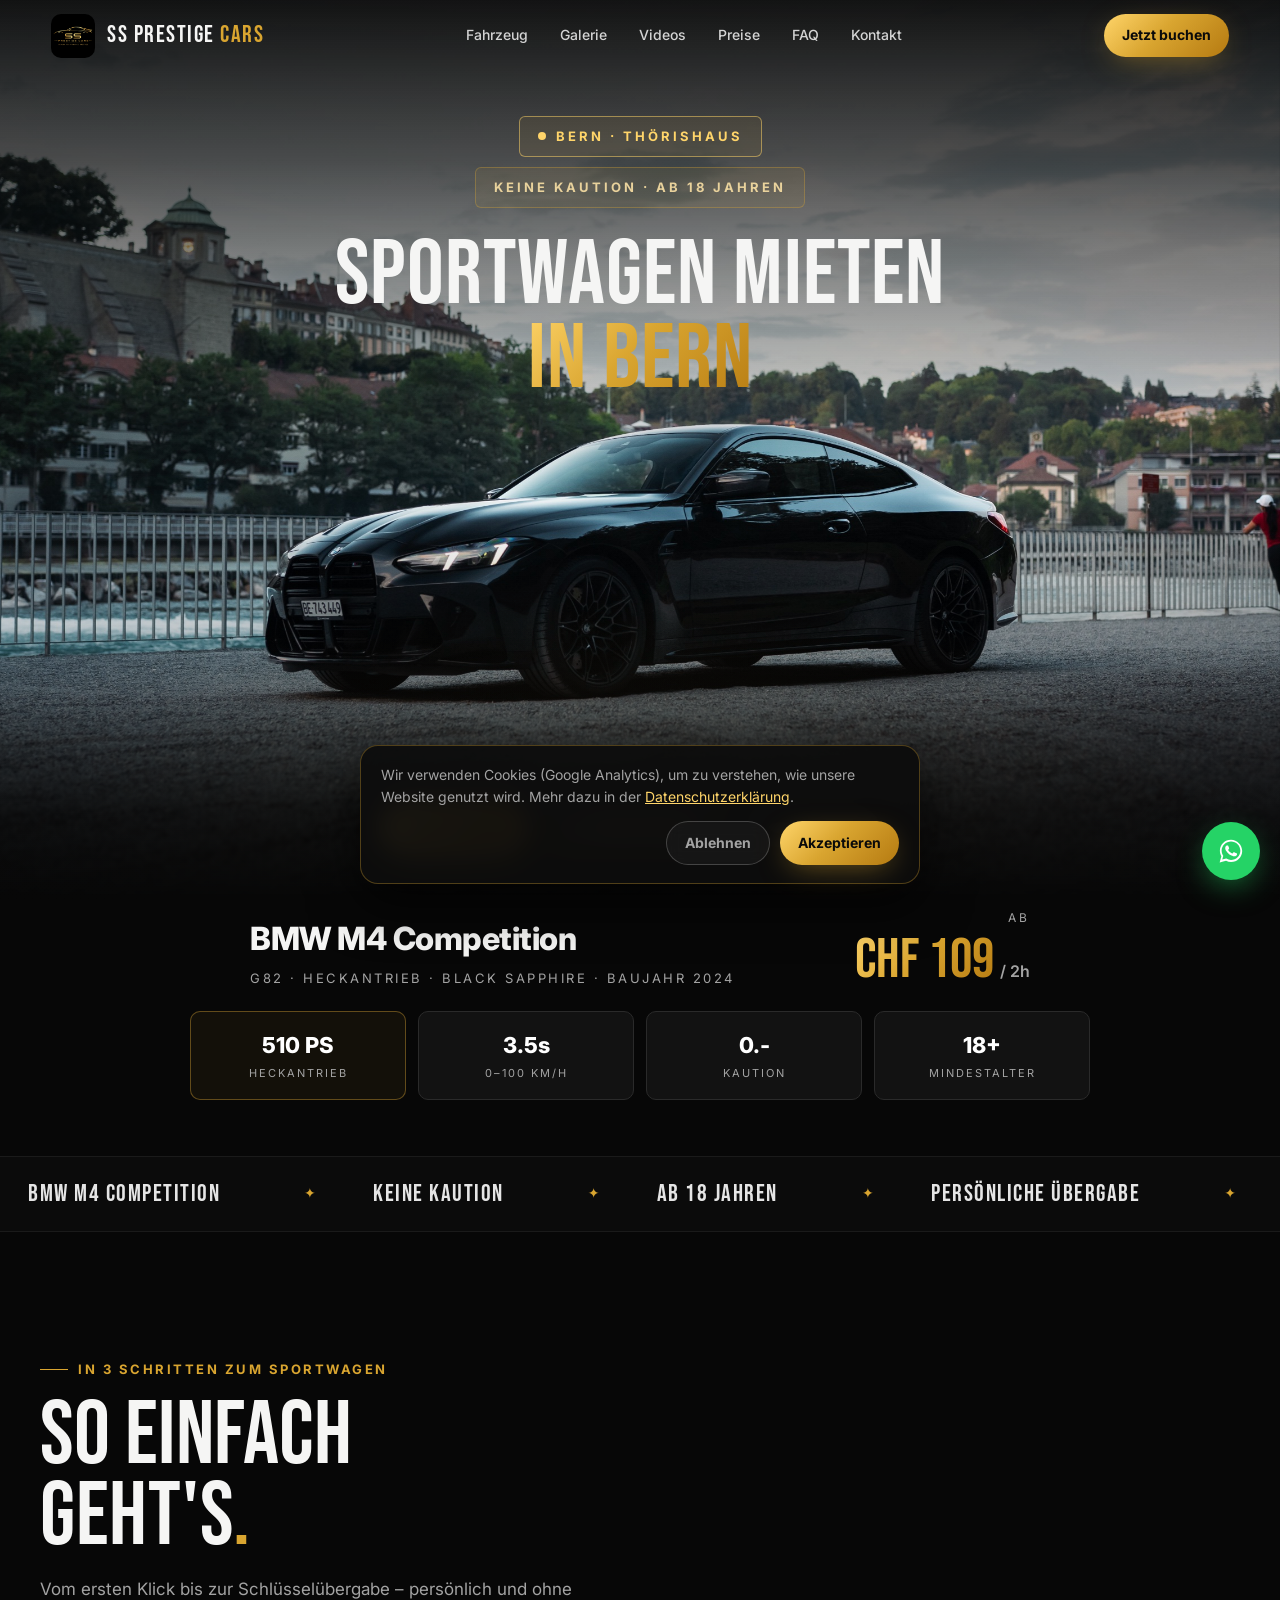
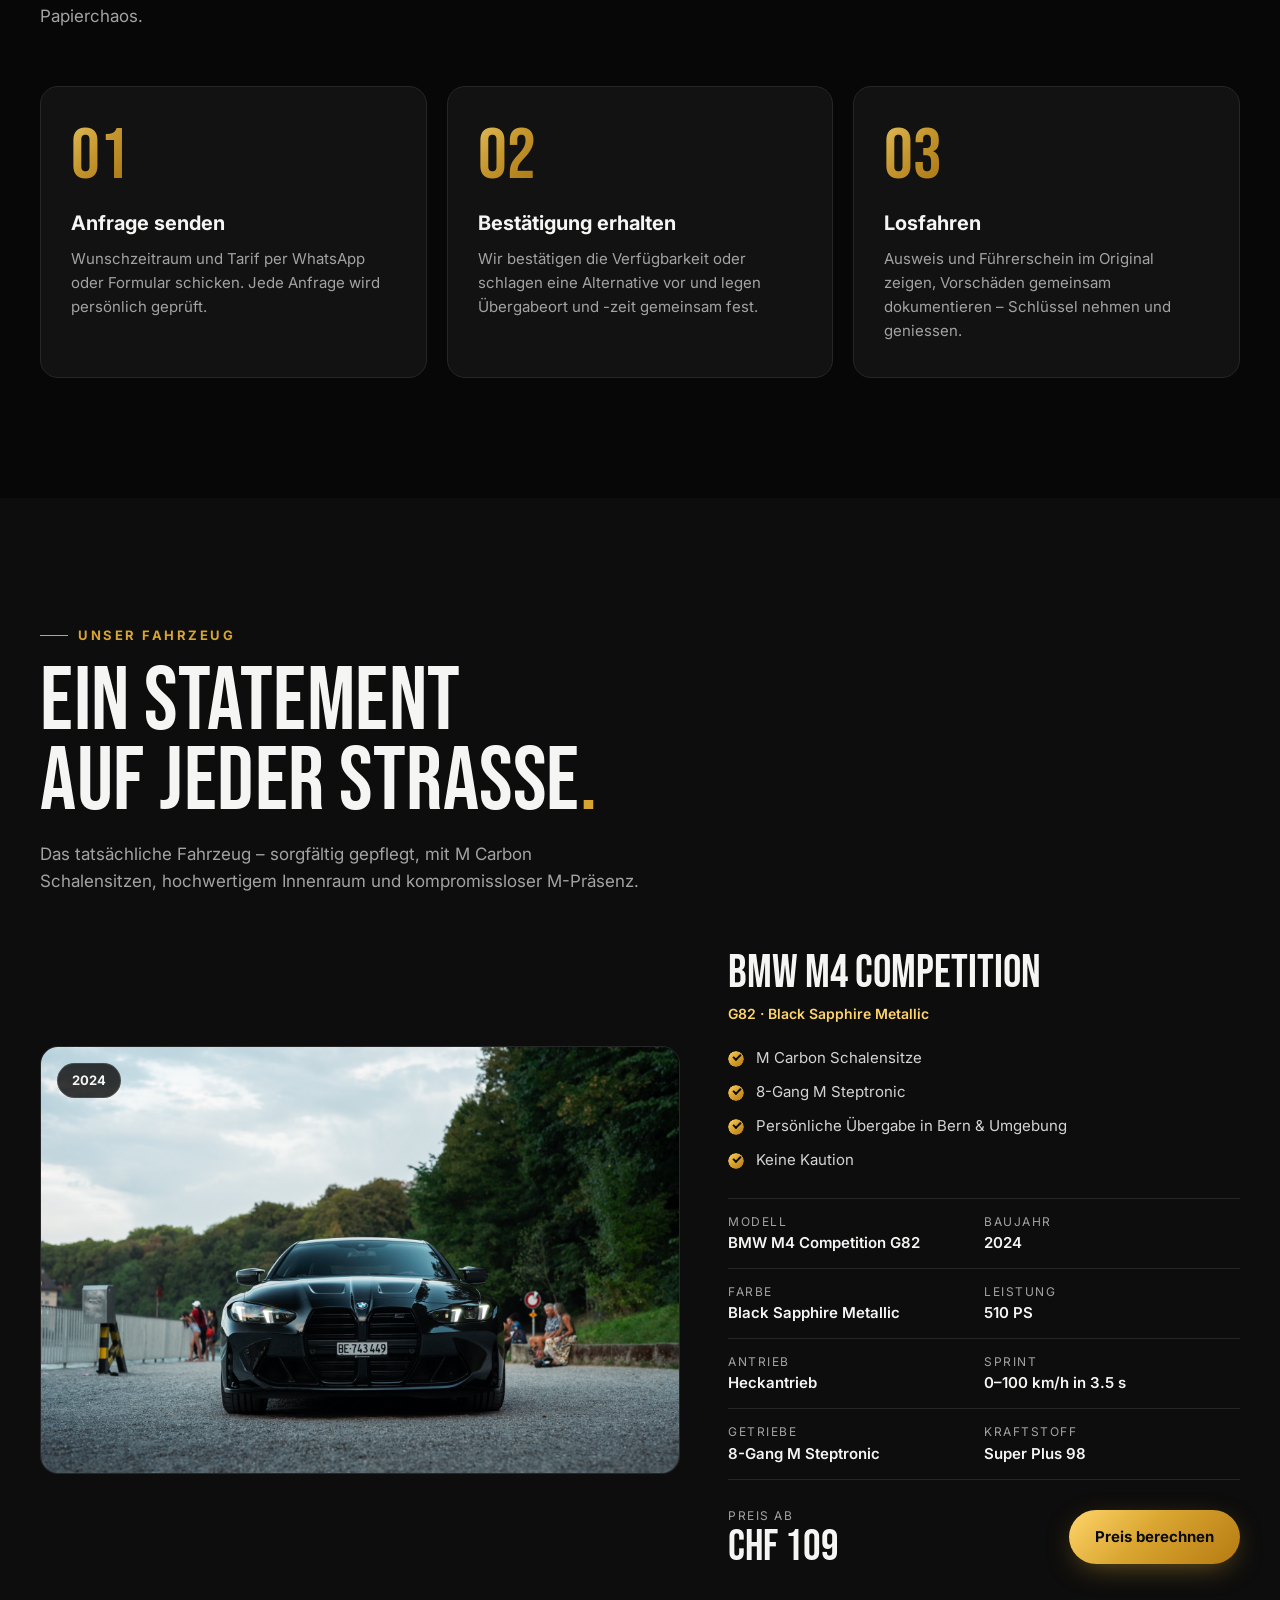
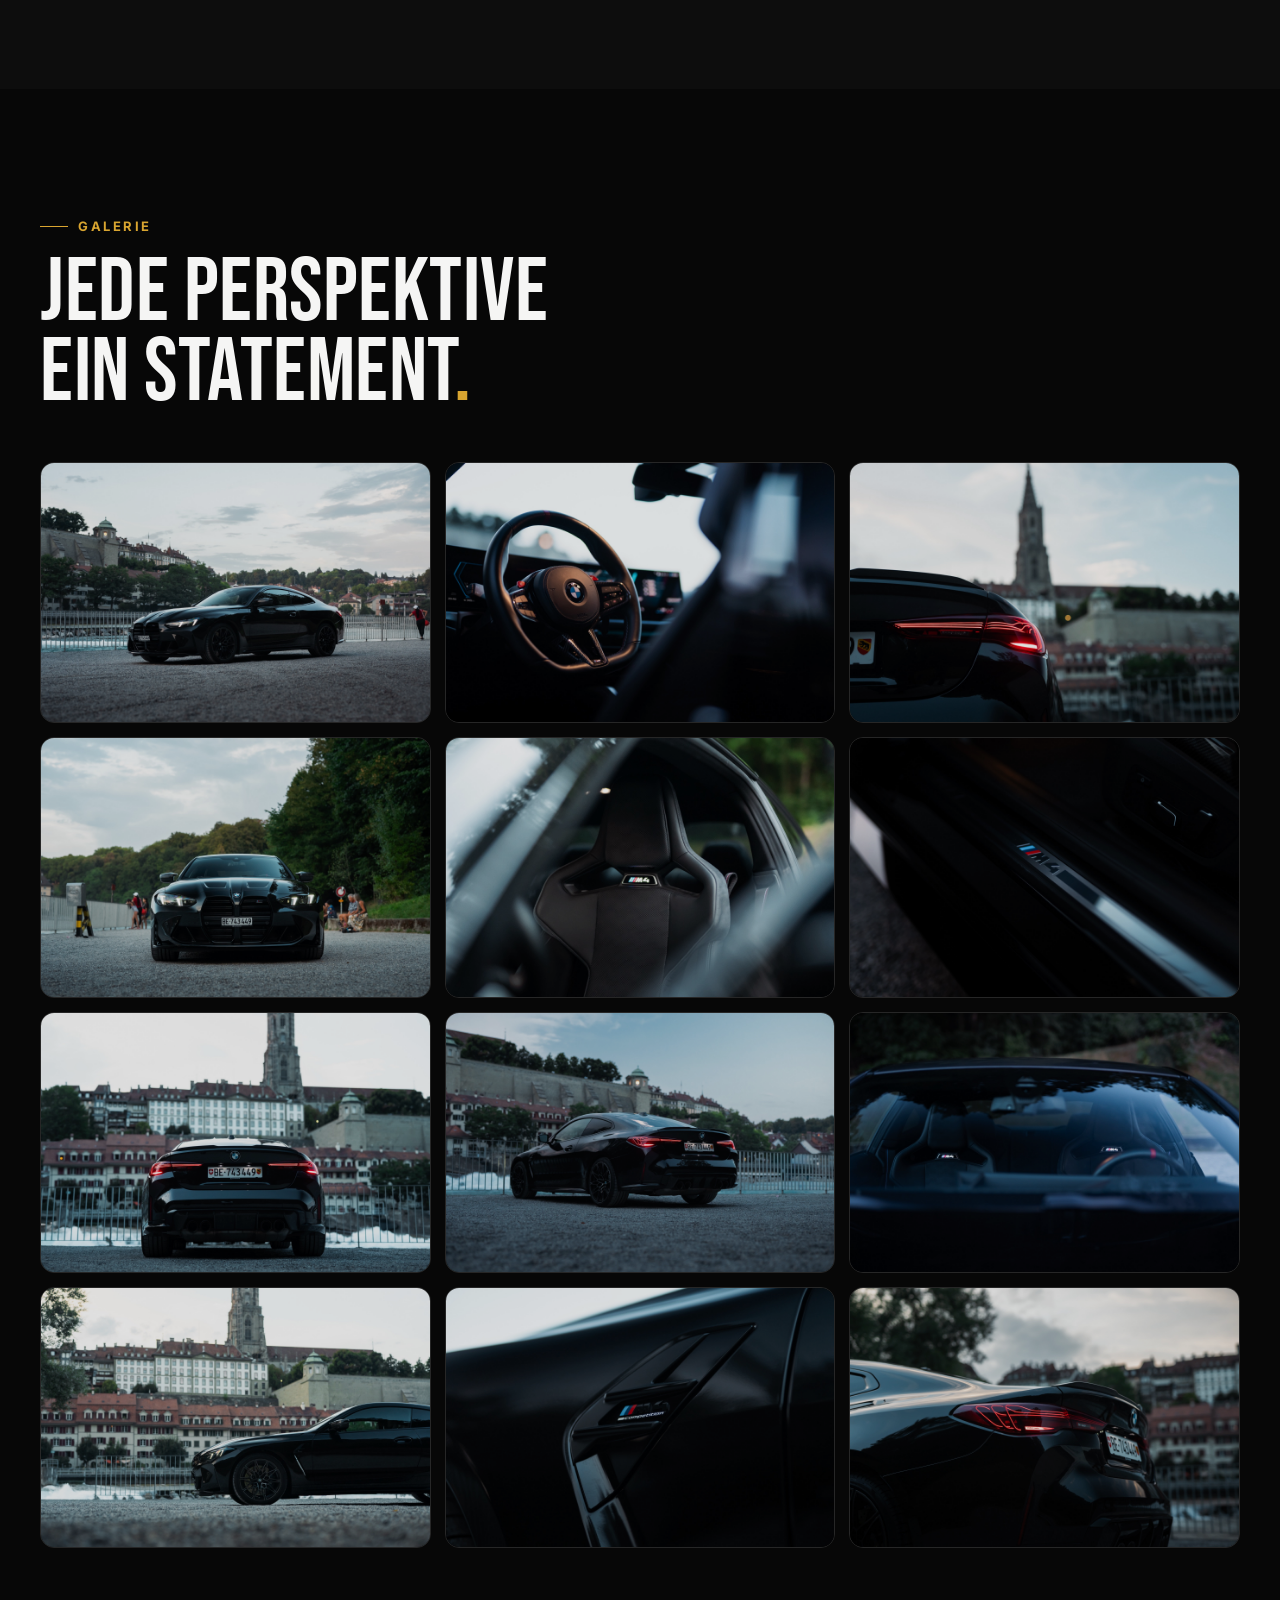
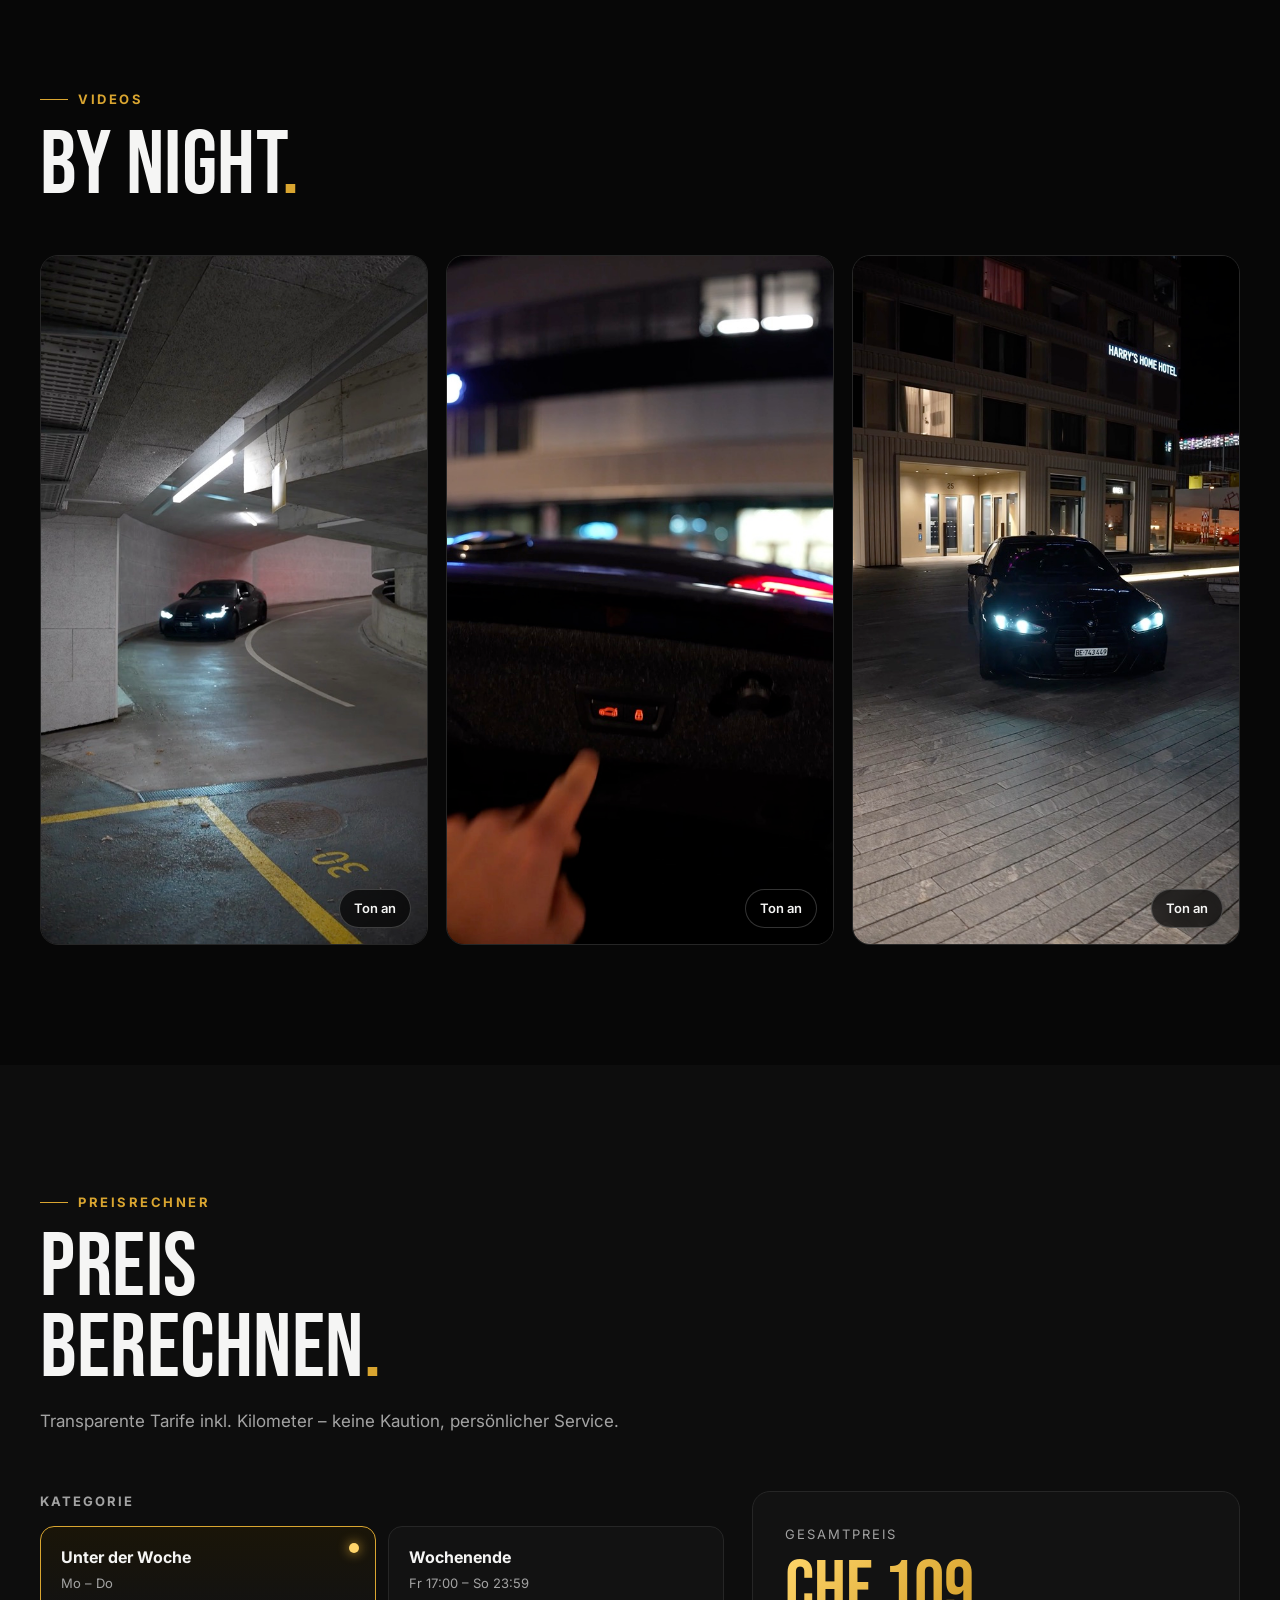
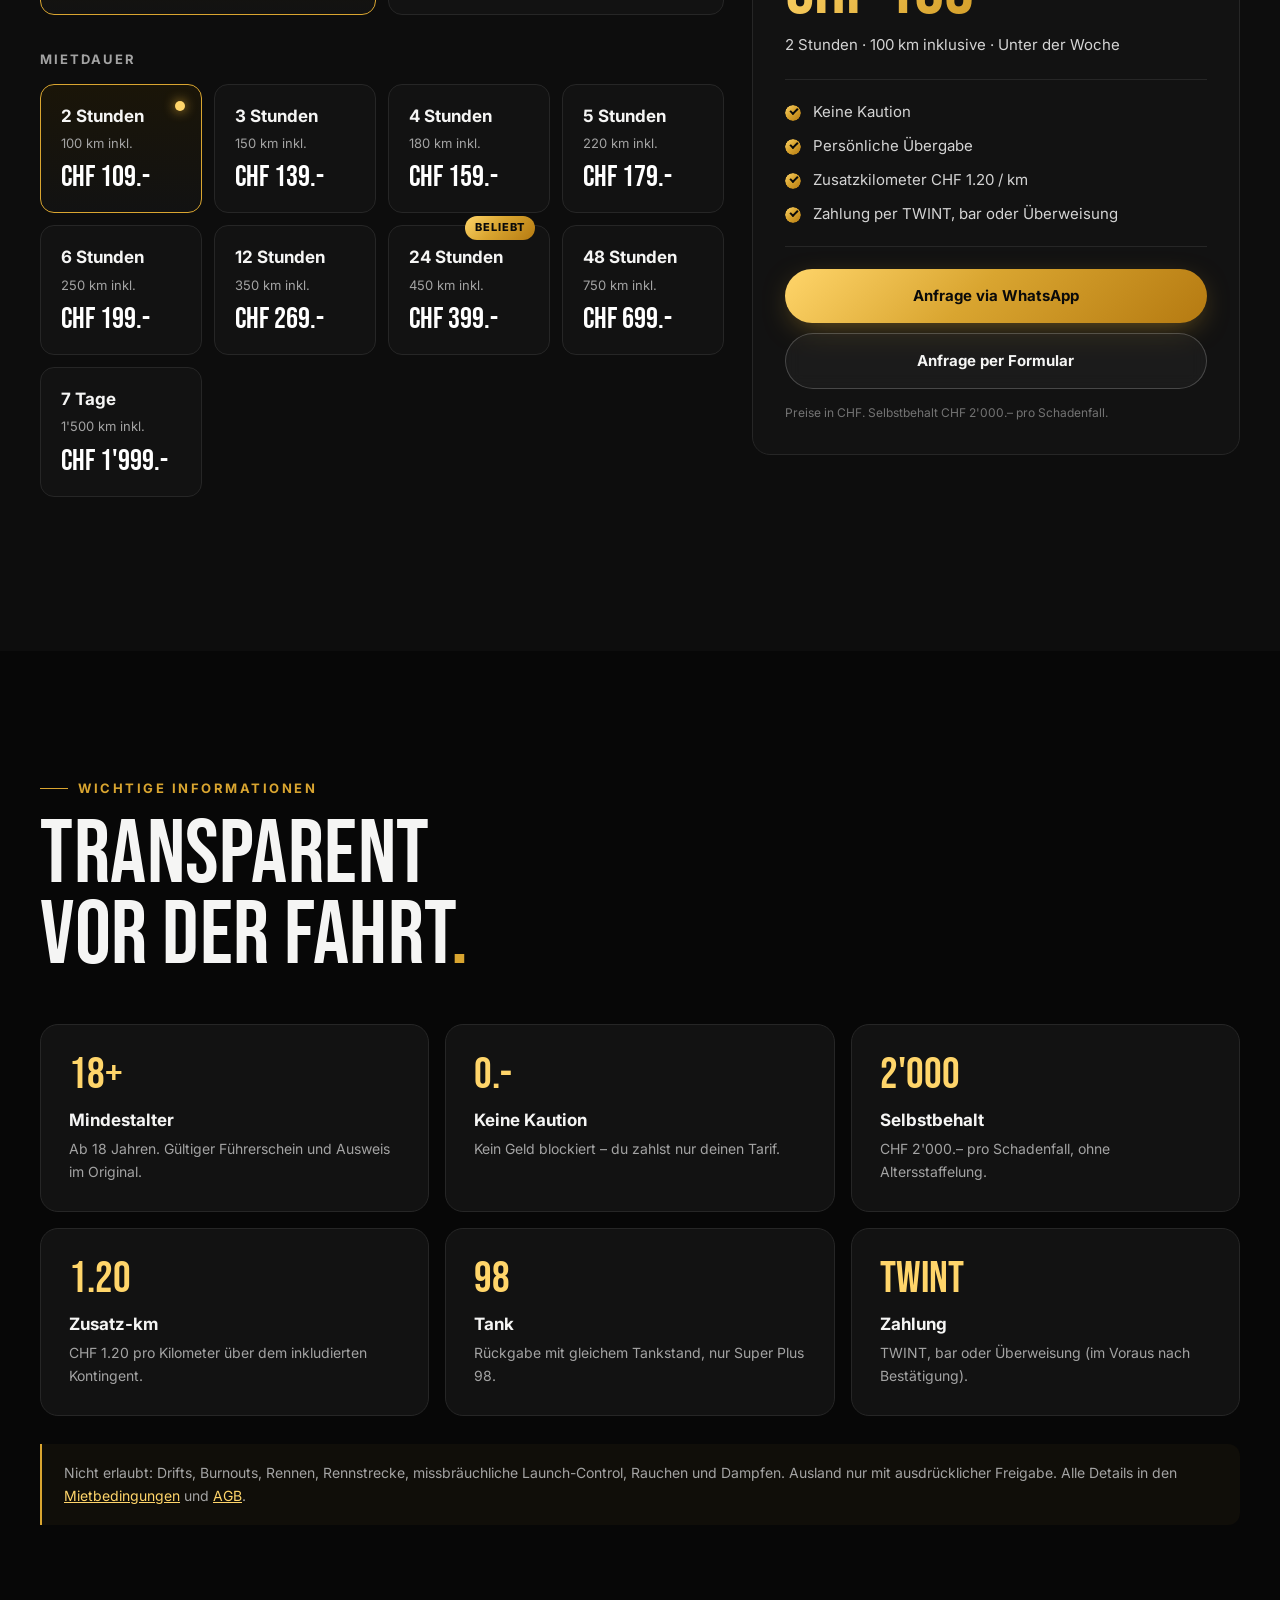
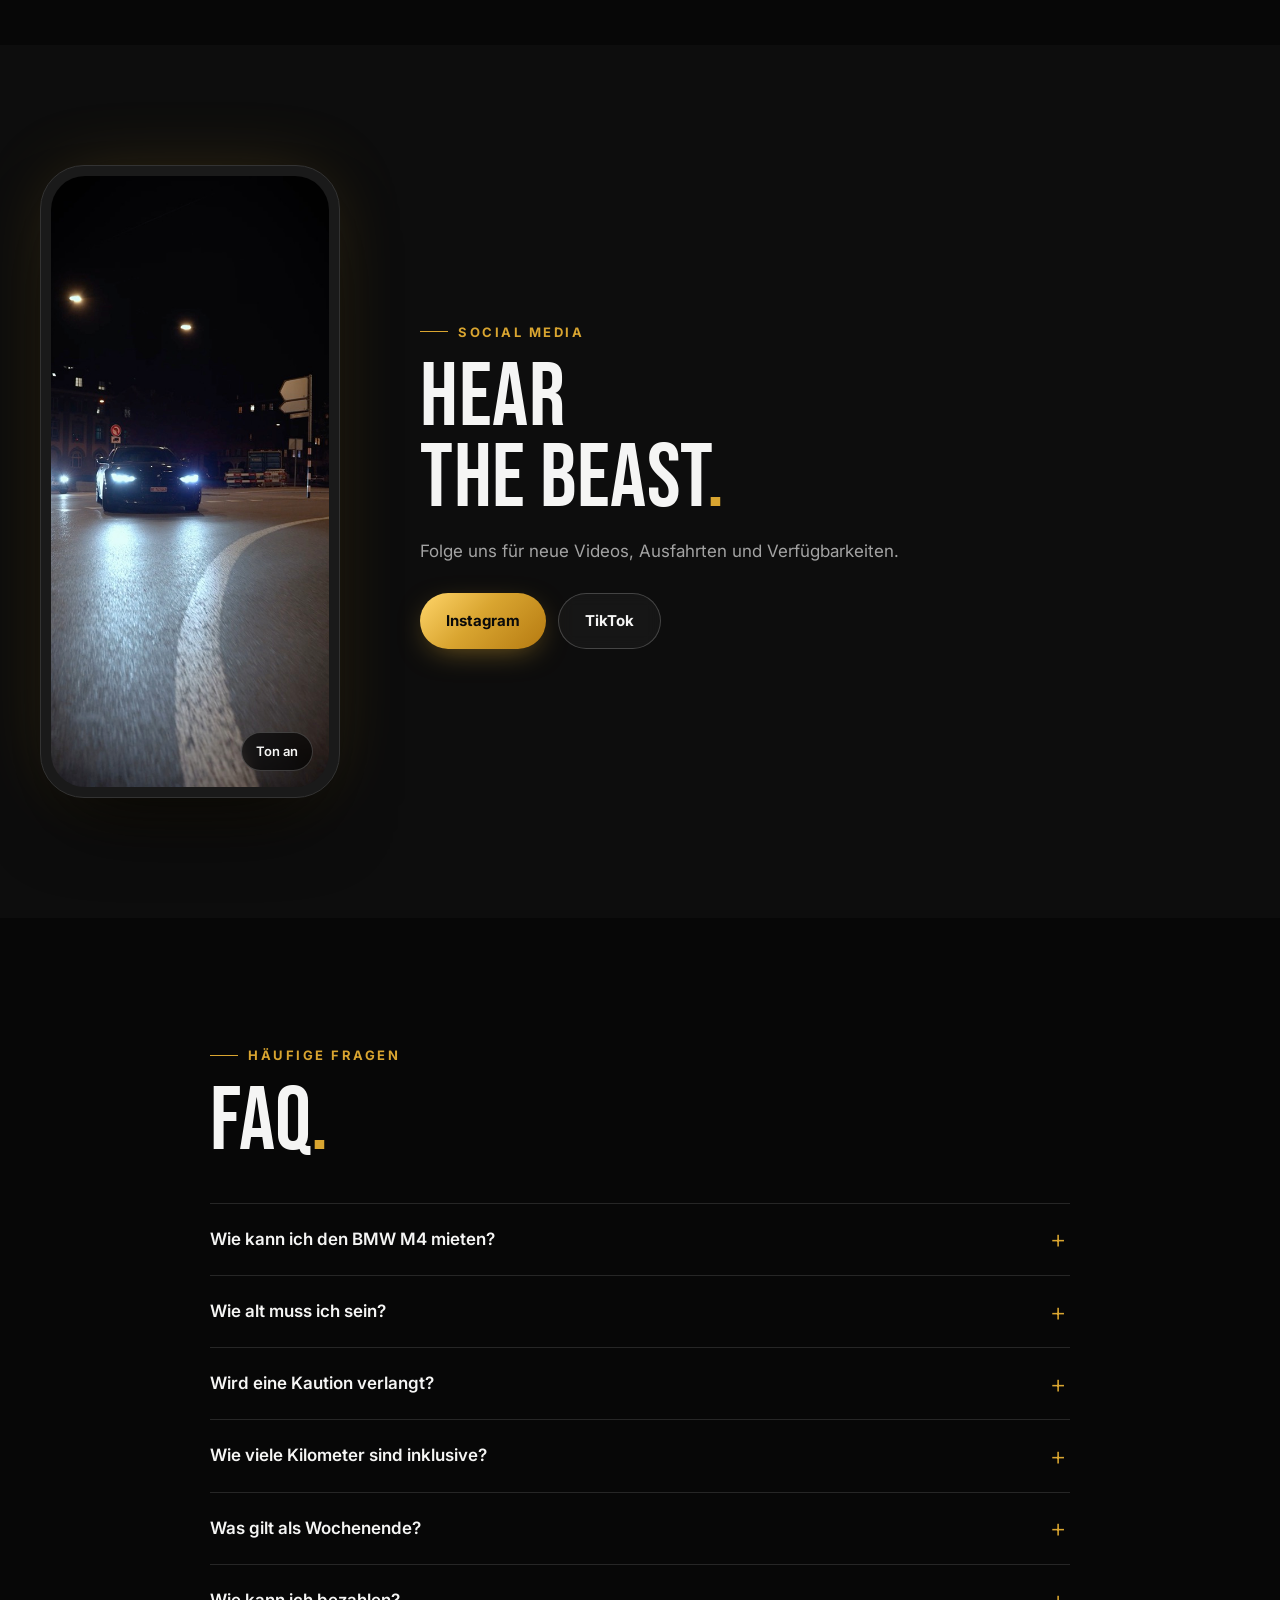
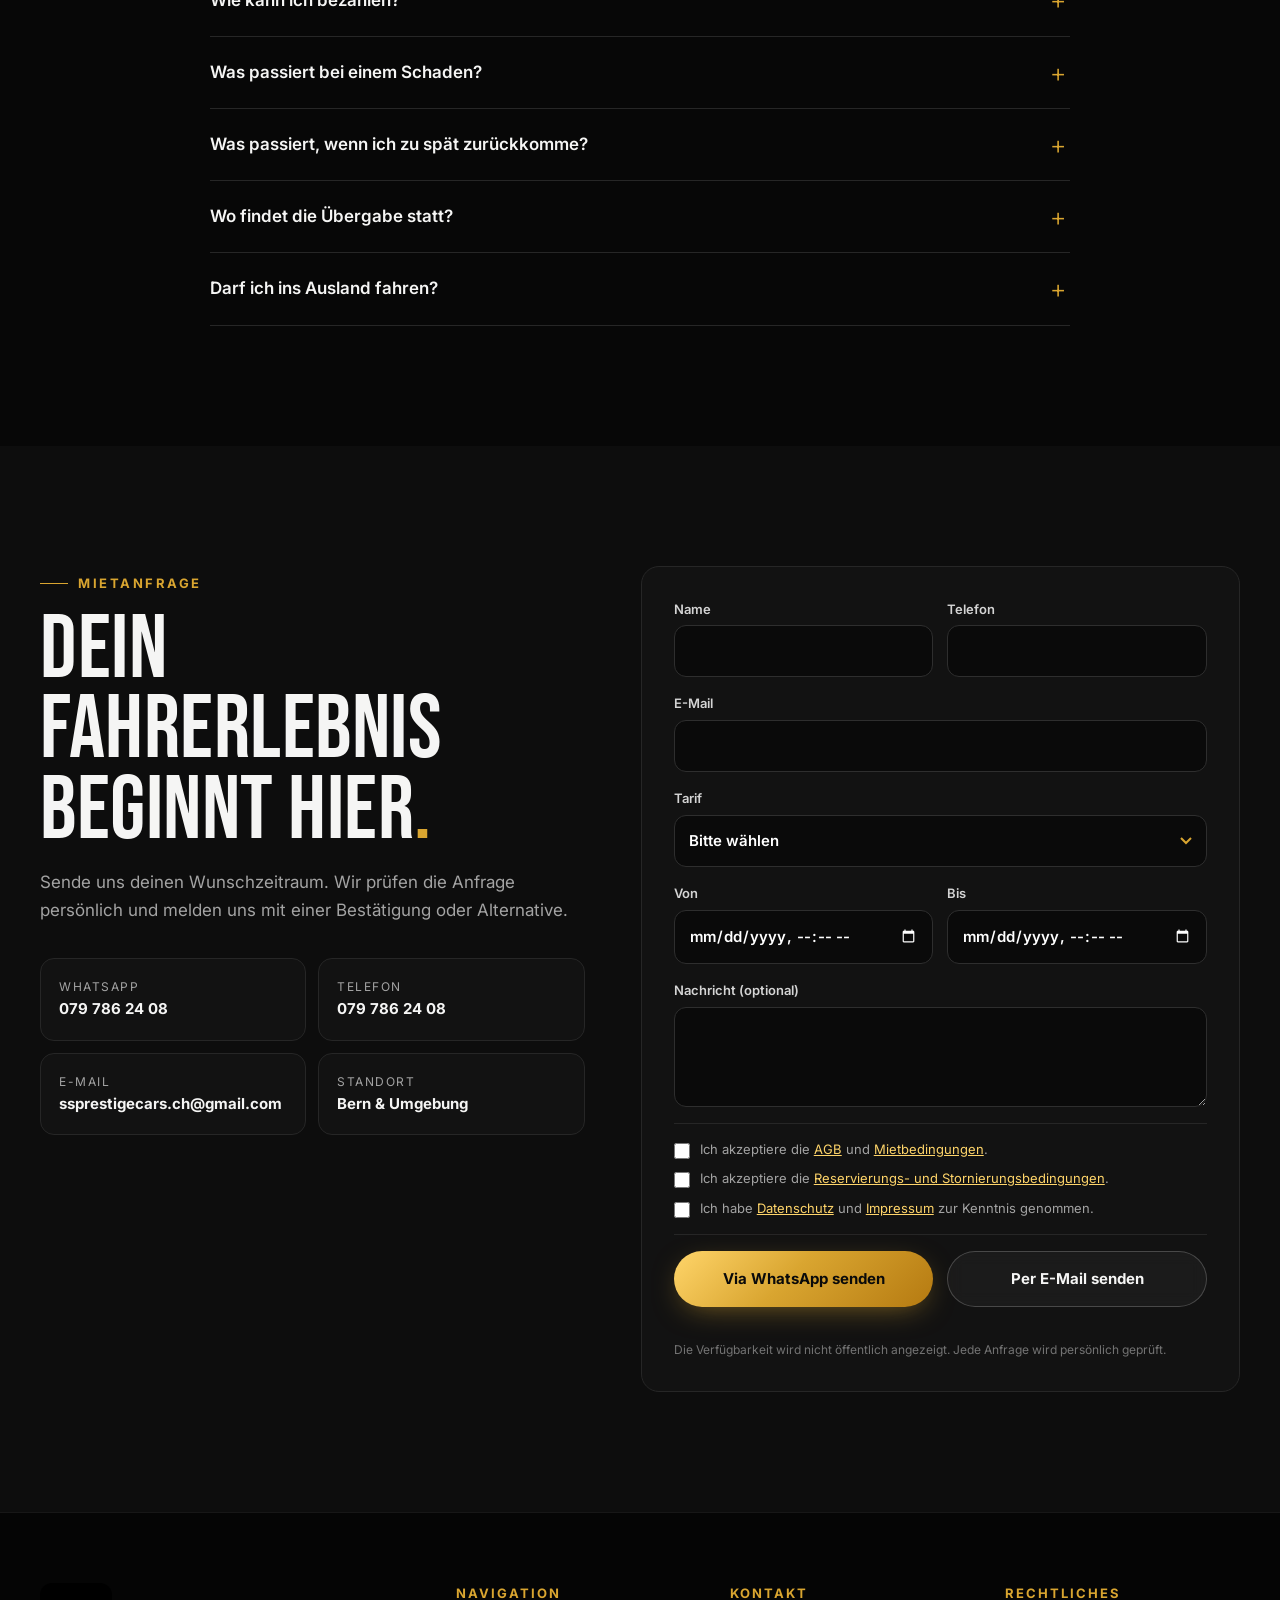
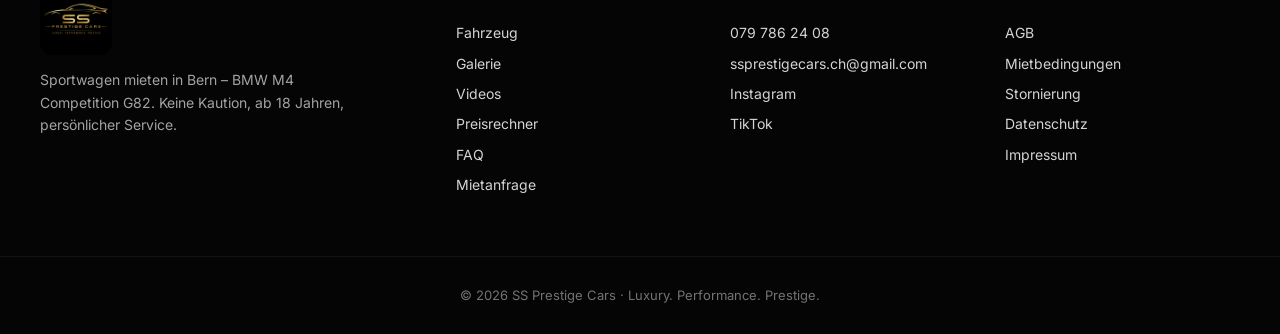
==== commit 44a8982e: "Google Analytics 4 (G-QB4J5HY3B6) nur nach Cookie-Zustimmung, Klick-Events, Datenschutz ergänzt Co-A" ====
--- a/index.html
+++ b/index.html
@@ -13,7 +13,7 @@
 <link rel="preconnect" href="https://fonts.googleapis.com">
 <link rel="preconnect" href="https://fonts.gstatic.com" crossorigin>
 <link href="https://fonts.googleapis.com/css2?family=Bebas+Neue&family=Inter:wght@400;500;600;700;800&display=swap" rel="stylesheet">
-<link rel="stylesheet" href="style.css?v=20261112b">
+<link rel="stylesheet" href="style.css?v=20261116d">
 </head>
 <body>
 
@@ -158,9 +158,9 @@
     <div class="eyebrow">Videos</div>
     <h2 class="title">BY NIGHT<span class="g">.</span></h2>
     <div class="v-grid">
-      <div class="v-card reveal"><video src="assets/reel-1.mp4" poster="assets/reel-1.jpg" muted loop playsinline preload="none" aria-label="BMW M4 fährt aus der Tiefgarage"></video><button class="reel-sound v-sound" type="button" aria-label="Ton einschalten">Ton an</button></div>
-      <div class="v-card reveal"><video src="assets/reel-2.mp4" poster="assets/reel-2.jpg" muted loop playsinline preload="none" aria-label="Start-Knopf im BMW M4 bei Nacht"></video><button class="reel-sound v-sound" type="button" aria-label="Ton einschalten">Ton an</button></div>
-      <div class="v-card reveal"><video src="assets/reel-3.mp4" poster="assets/reel-3.jpg" muted loop playsinline preload="none" aria-label="BMW M4 bei Nacht vor dem Hotel"></video><button class="reel-sound v-sound" type="button" aria-label="Ton einschalten">Ton an</button></div>
+      <div class="v-card reveal"><video src="assets/reel-1.mp4" poster="assets/reel-1.jpg" muted loop playsinline webkit-playsinline preload="none" aria-label="BMW M4 fährt aus der Tiefgarage"></video><button class="reel-sound v-sound" type="button" aria-label="Ton einschalten">Ton an</button></div>
+      <div class="v-card reveal"><video src="assets/reel-2.mp4" poster="assets/reel-2.jpg" muted loop playsinline webkit-playsinline preload="none" aria-label="Start-Knopf im BMW M4 bei Nacht"></video><button class="reel-sound v-sound" type="button" aria-label="Ton einschalten">Ton an</button></div>
+      <div class="v-card reveal"><video src="assets/reel-3.mp4" poster="assets/reel-3.jpg" muted loop playsinline webkit-playsinline preload="none" aria-label="BMW M4 bei Nacht vor dem Hotel"></video><button class="reel-sound v-sound" type="button" aria-label="Ton einschalten">Ton an</button></div>
     </div>
   </div>
 </section>
@@ -220,7 +220,7 @@
 <section class="section dark" id="social">
   <div class="wrap social">
     <div class="phone reveal">
-      <video id="reel" src="assets/m4-nacht.mp4" poster="assets/m4-nacht.jpg" muted loop playsinline preload="none"></video>
+      <video id="reel" src="assets/m4-nacht.mp4" poster="assets/m4-nacht.jpg" muted loop playsinline webkit-playsinline preload="none"></video>
       <button class="reel-sound" id="reelSound" type="button" aria-label="Ton einschalten">Ton an</button>
     </div>
     <div class="social-text">
@@ -326,8 +326,13 @@
 </a>
 
 <dialog class="modal" id="lightbox"><button class="x" data-close aria-label="Schliessen">×</button><img id="lbImg" alt=""></dialog>
-<dialog class="modal video" id="soundModal"><button class="x" data-close aria-label="Schliessen">×</button><video id="soundVideo" src="assets/CA333E3C-2557-44D6-88B8-CCC1BAD08603.mp4" playsinline controls preload="none"></video><audio id="soundAudio" src="assets/auspuff-sound.mp3" preload="none"></audio></dialog>
-
-<script src="app.js?v=20261112b"></script>
+<dialog class="modal video" id="soundModal"><button class="x" data-close aria-label="Schliessen">×</button><video id="soundVideo" src="assets/CA333E3C-2557-44D6-88B8-CCC1BAD08603.mp4" playsinline webkit-playsinline controls preload="none"></video><audio id="soundAudio" src="assets/auspuff-sound.mp3" preload="none"></audio></dialog>
+
+<div class="cookie-banner" id="cookieBanner" role="dialog" aria-label="Cookie-Hinweis">
+  <p>Wir verwenden Cookies (Google Analytics), um zu verstehen, wie unsere Website genutzt wird. Mehr dazu in der <a href="datenschutz.html">Datenschutzerklärung</a>.</p>
+  <div class="cookie-btns"><button class="btn ghost" type="button" data-cookie="decline">Ablehnen</button><button class="btn gold" type="button" data-cookie="accept">Akzeptieren</button></div>
+</div>
+
+<script src="app.js?v=20261116d"></script>
 </body>
 </html>
--- a/style.css
+++ b/style.css
@@ -394,3 +394,14 @@
 @media (max-width:820px){ .hero-photo .h2-photo{object-position:50% 62%} }
 .h2-price b{white-space:nowrap}
 @media (max-width:400px){ .h2-price b{font-size:36px} .h2-name{font-size:21px} }
+
+/* In-App-Browser: Videos nicht antippbar (sonst Vollbild), Ton-Knöpfe aus */
+.in-app .reel-sound{display:none}
+.in-app #reel,.in-app .v-card video{pointer-events:none}
+
+/* Cookie-Banner (GA4 erst nach Zustimmung) */
+.cookie-banner{position:fixed;left:16px;right:16px;bottom:16px;z-index:300;max-width:560px;margin:0 auto;padding:18px 20px;border-radius:var(--r);background:#0d0d0df2;border:1px solid #d9a53055;backdrop-filter:blur(12px);-webkit-backdrop-filter:blur(12px);box-shadow:0 20px 50px #000a;font-size:14px;color:var(--muted);opacity:0;transform:translateY(20px);pointer-events:none;transition:opacity .4s,transform .4s}
+.cookie-banner.show{opacity:1;transform:none;pointer-events:auto}
+.cookie-banner a{color:var(--gold2)}
+.cookie-btns{display:flex;gap:10px;justify-content:flex-end;margin-top:12px}
+.cookie-btns .btn{padding:10px 18px;font-size:14px}
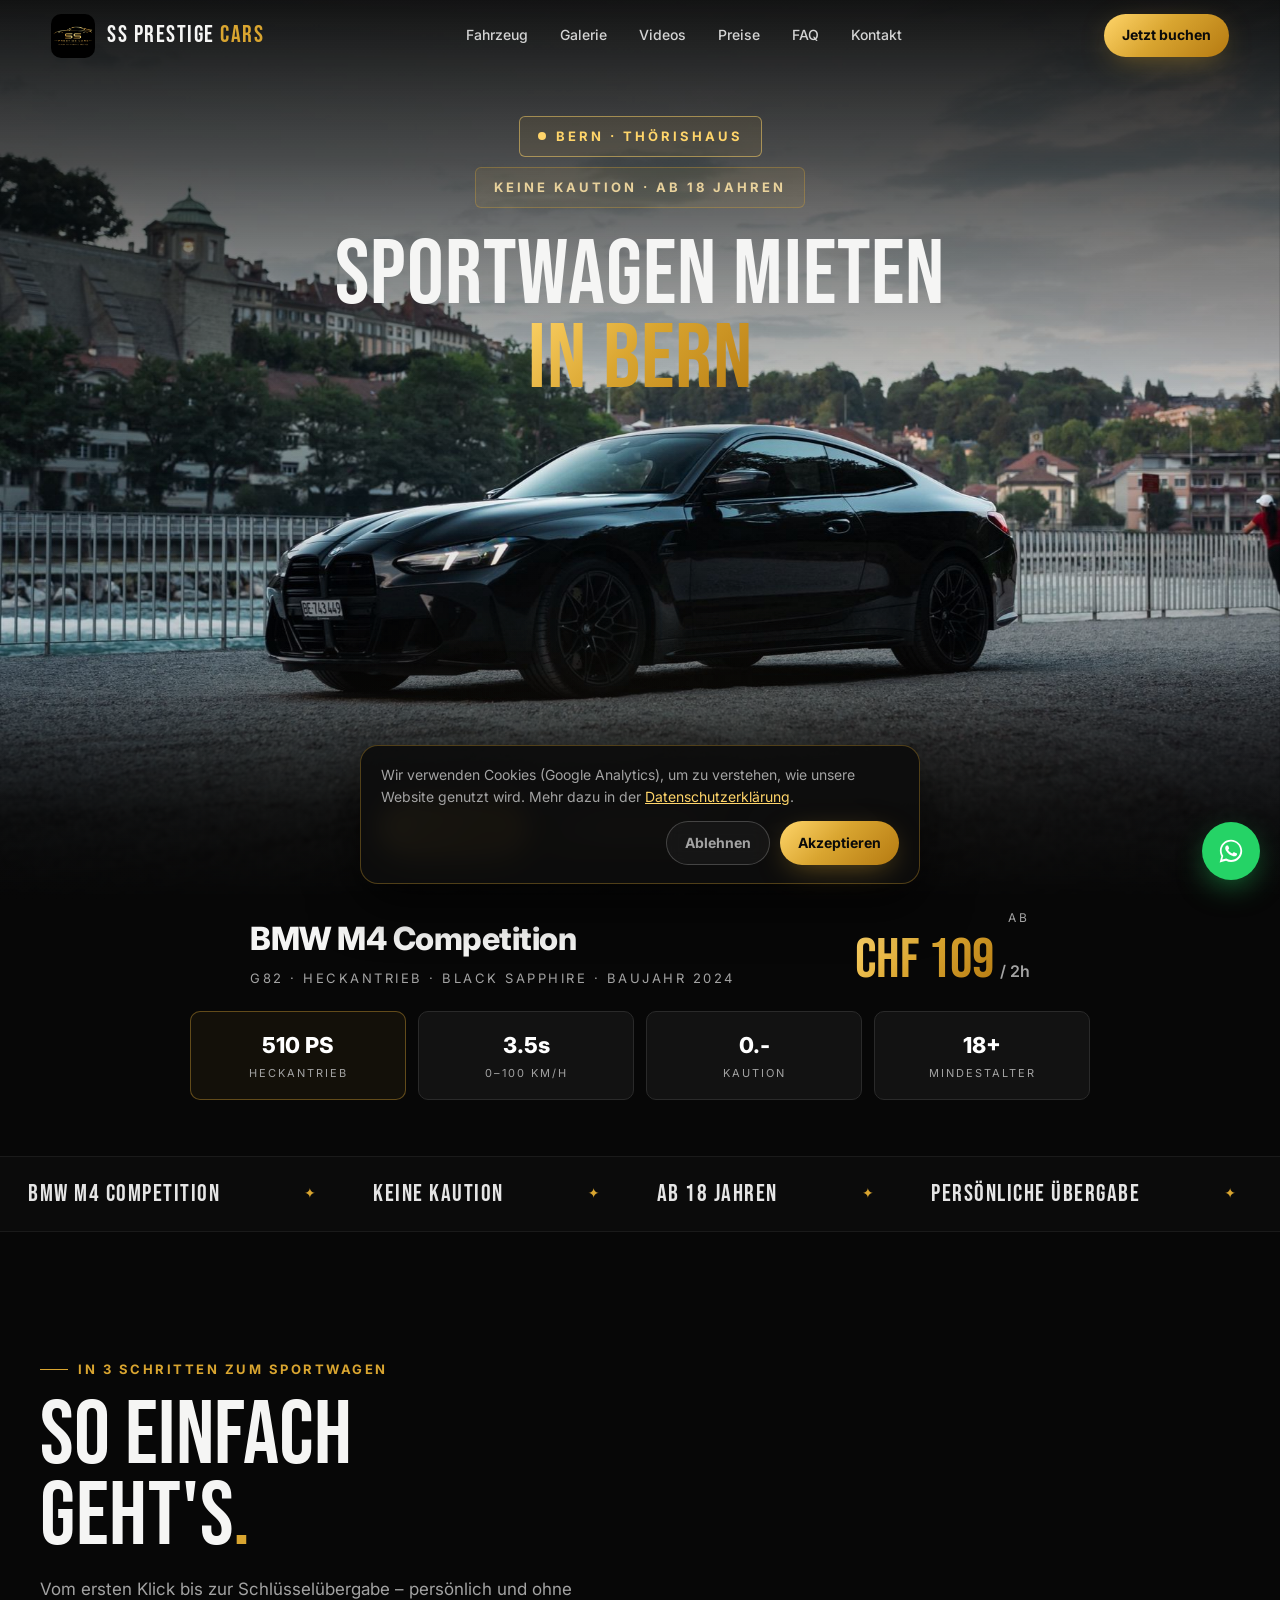
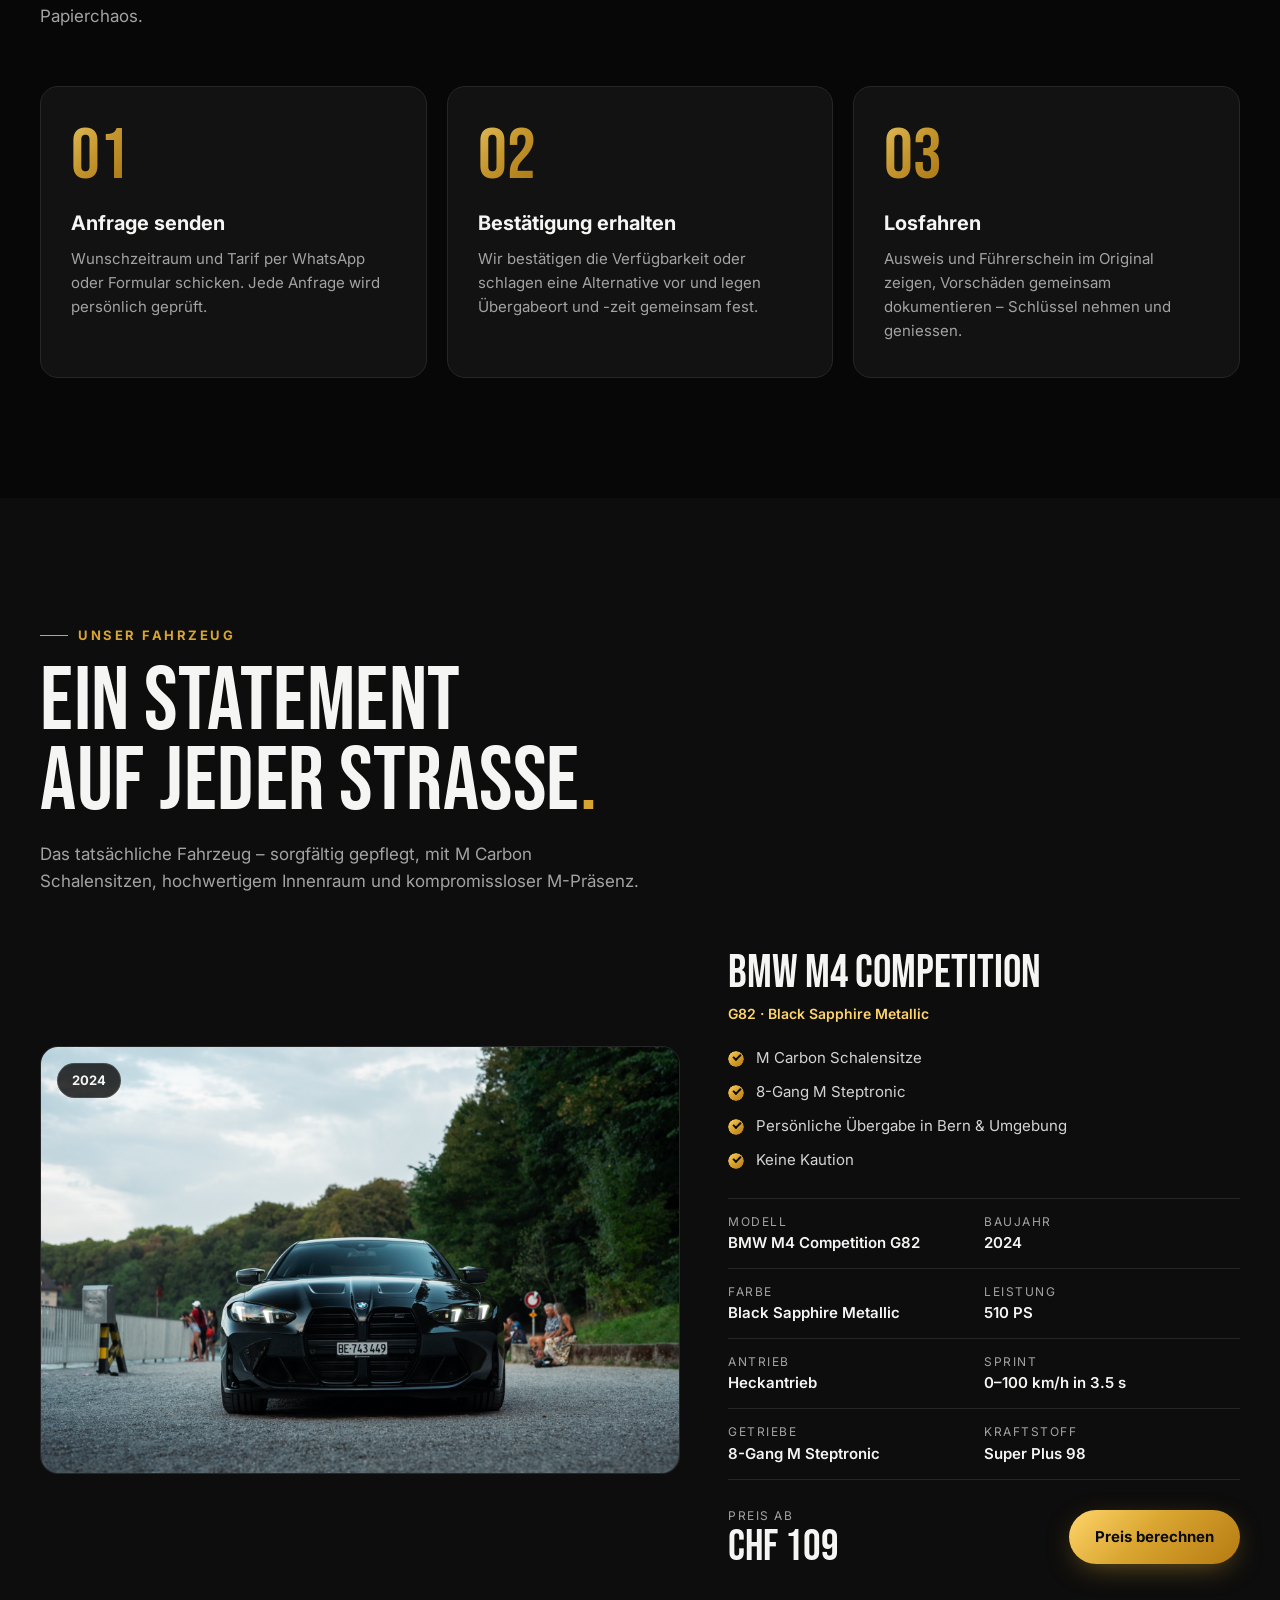
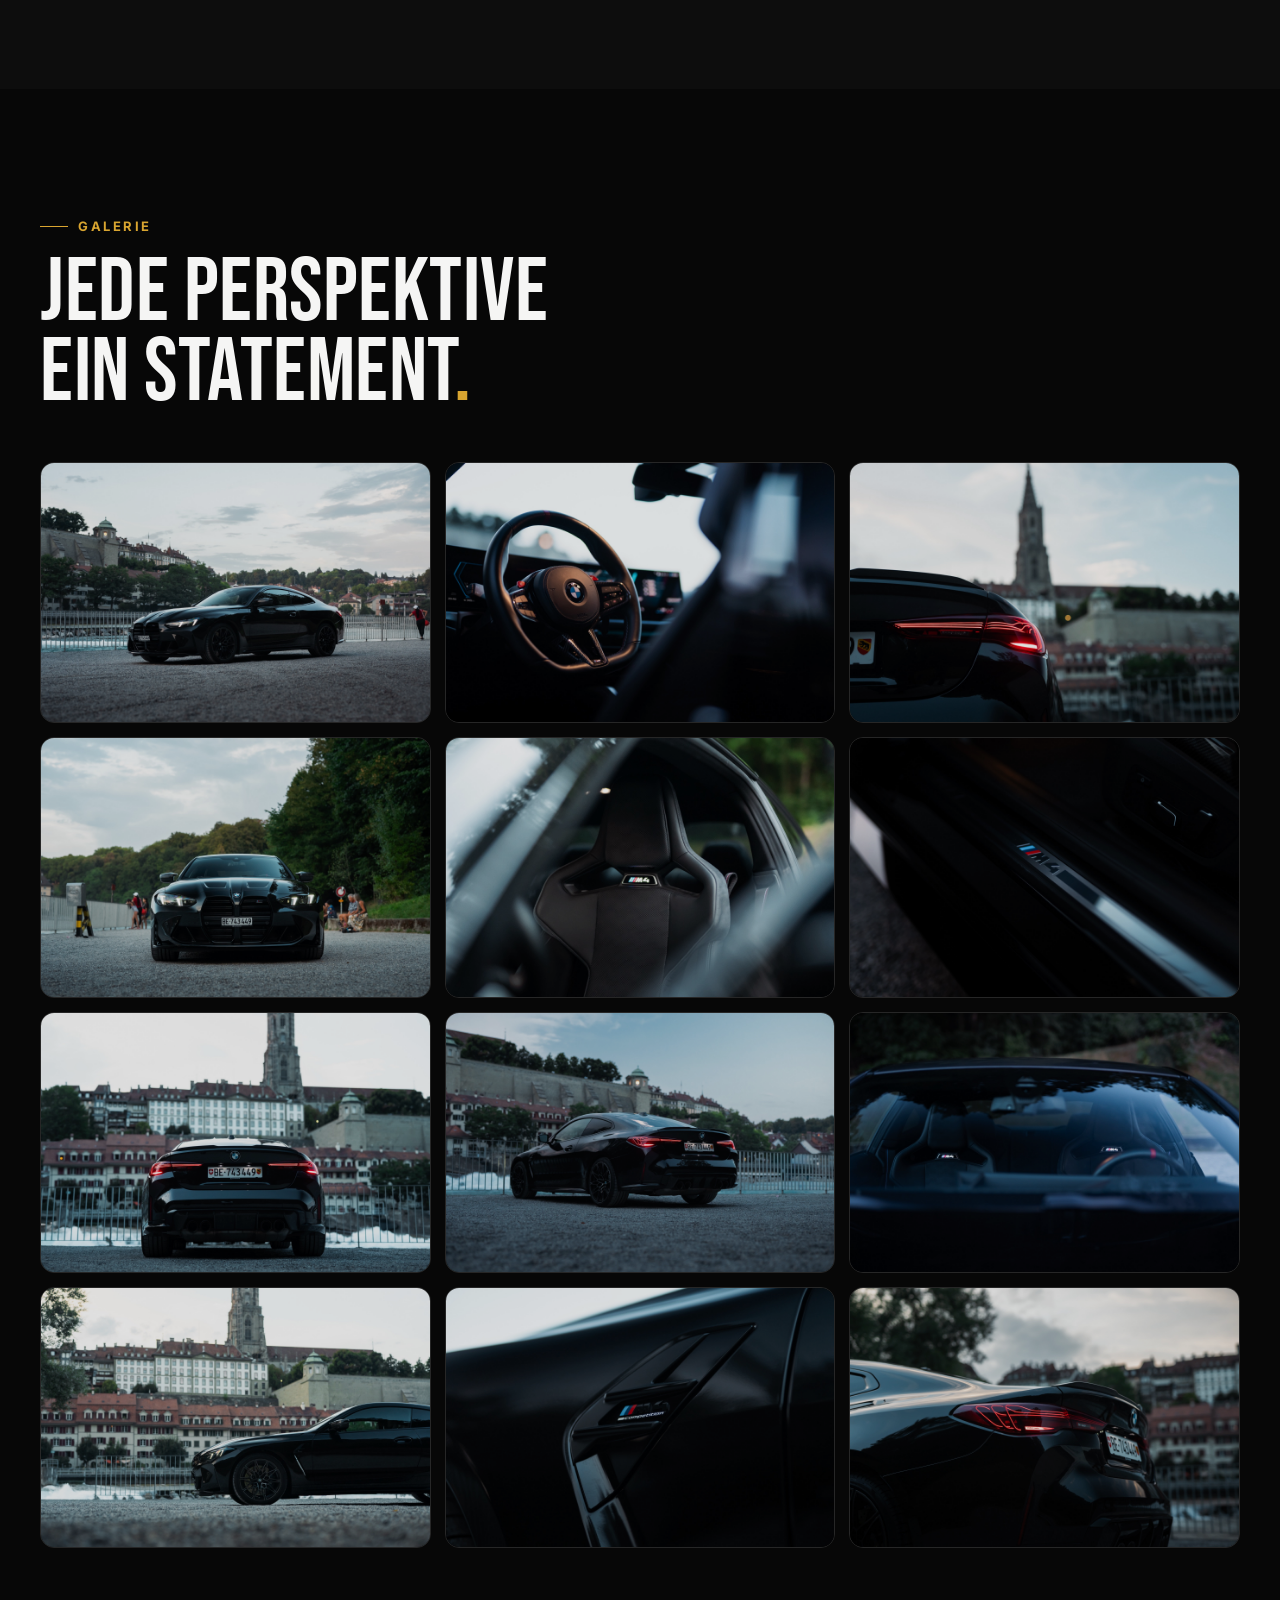
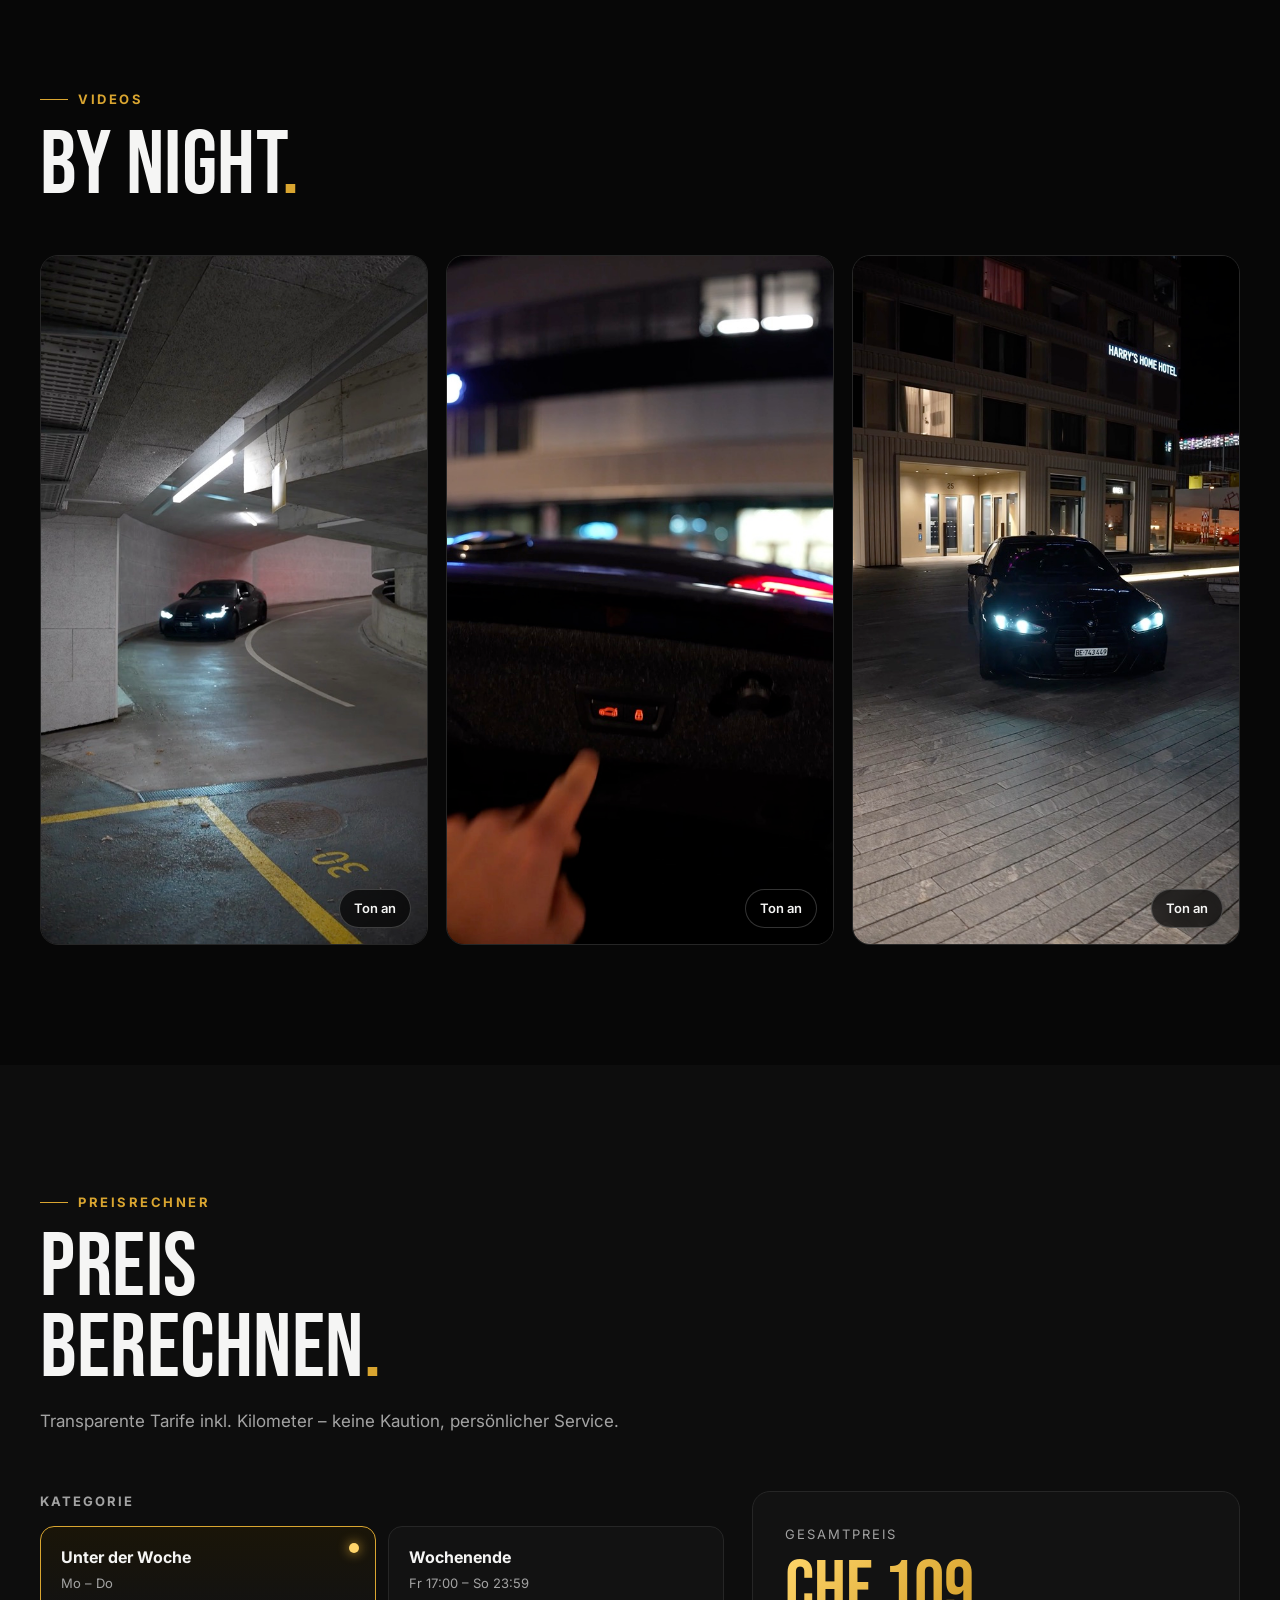
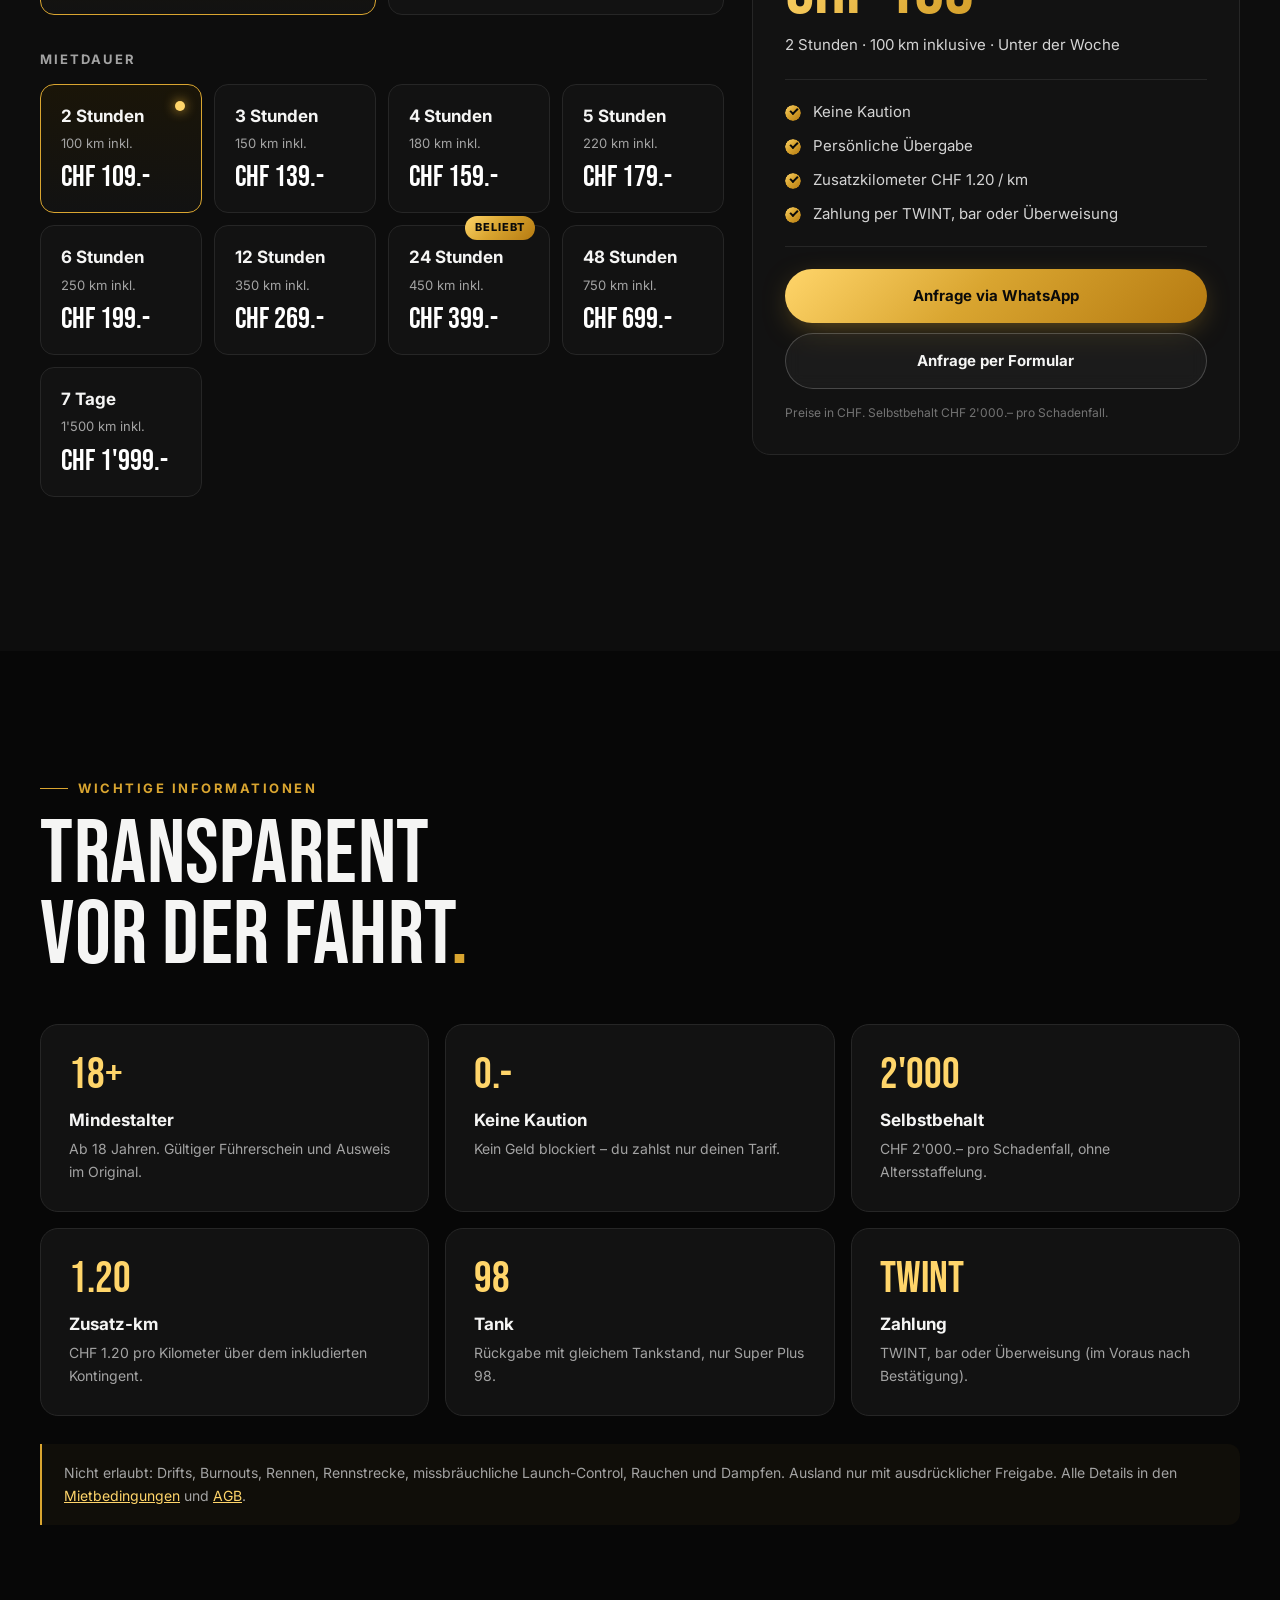
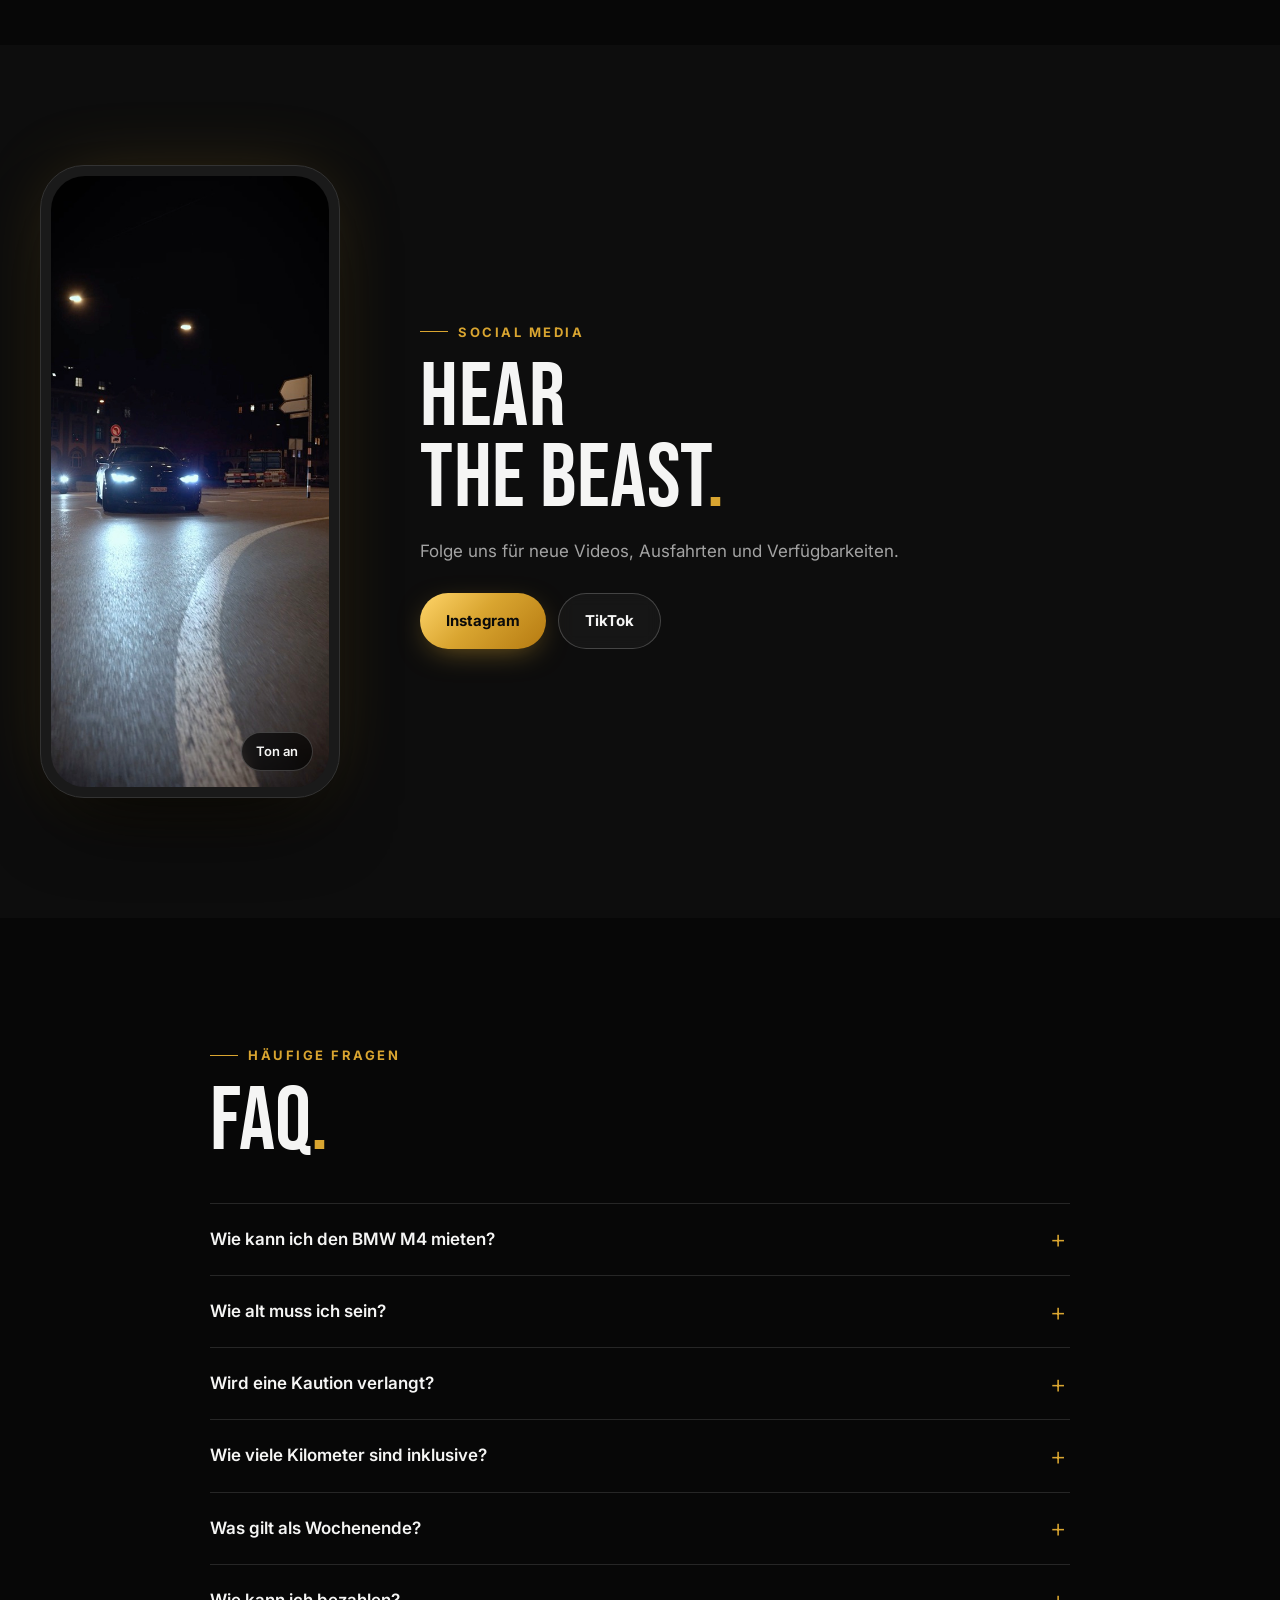
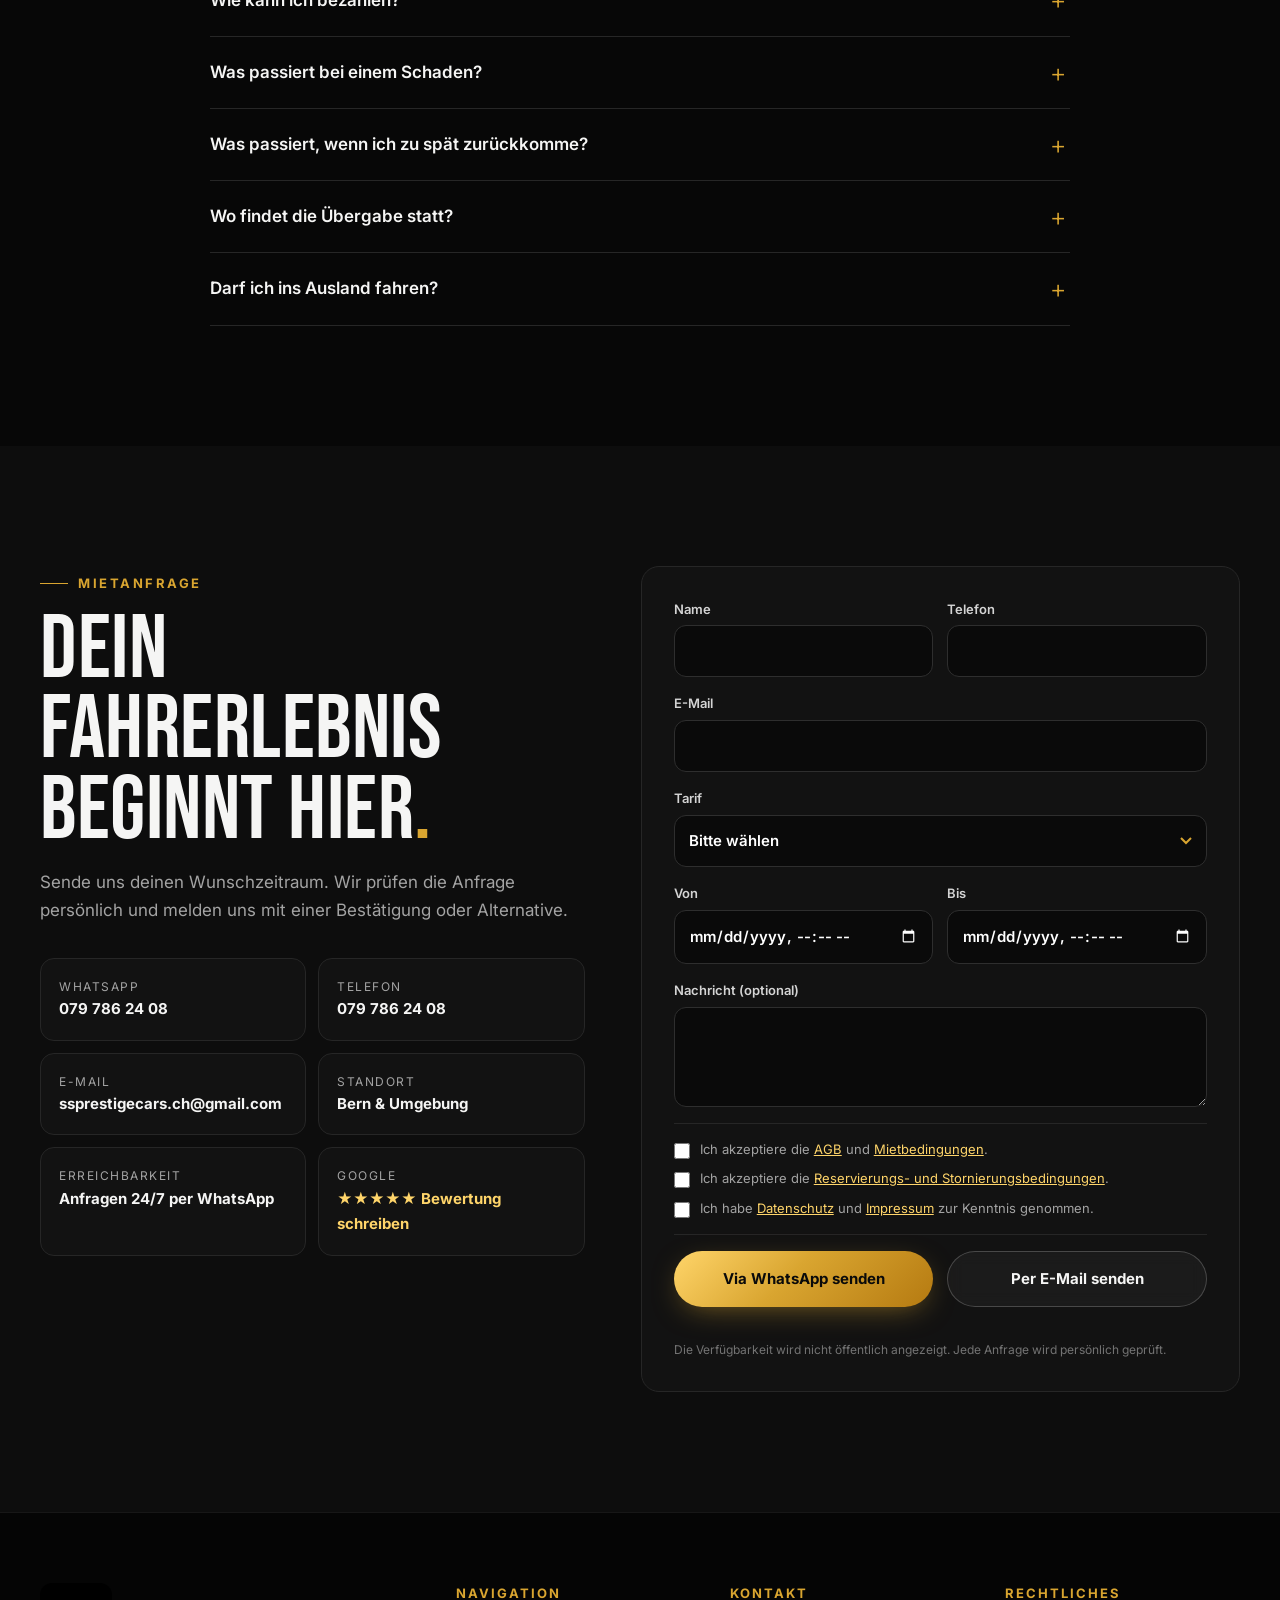
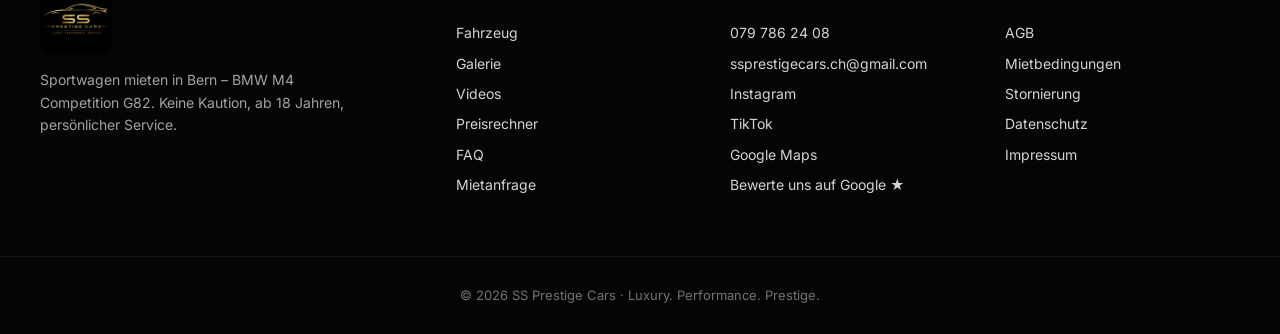
==== commit 21061d09: "SEO, Google-Profil-Links und Bewertungsbereich - Google-Schema (AutoRental), Canonical, absolute og:" ====
--- a/index.html
+++ b/index.html
@@ -7,13 +7,64 @@
 <meta name="description" content="BMW M4 Competition G82 mieten in Bern und Umgebung. Keine Kaution, ab 18 Jahren, flexible Mietdauer ab 2 Stunden, persönliche Übergabe. Anfrage per WhatsApp.">
 <meta property="og:title" content="SS Prestige Cars – Sportwagen mieten in Bern">
 <meta property="og:description" content="BMW M4 Competition G82 ab CHF 109.- / 2h. Keine Kaution, ab 18 Jahren.">
-<meta property="og:image" content="assets/fotos/m4-1096.jpg">
+<meta property="og:image" content="https://ssprestigecars.ch/assets/fotos/m4-1096.jpg">
+<meta property="og:image:width" content="1800">
+<meta property="og:image:height" content="1200">
+<meta property="og:url" content="https://ssprestigecars.ch/">
+<meta property="og:type" content="website">
+<meta property="og:locale" content="de_CH">
+<meta property="og:site_name" content="SS Prestige Cars">
+<meta name="twitter:card" content="summary_large_image">
+<link rel="canonical" href="https://ssprestigecars.ch/">
 <meta name="theme-color" content="#070707">
+<script type="application/ld+json">
+{
+  "@context": "https://schema.org",
+  "@type": "AutoRental",
+  "name": "SS Prestige Cars",
+  "url": "https://ssprestigecars.ch/",
+  "logo": "https://ssprestigecars.ch/assets/logo.png",
+  "image": "https://ssprestigecars.ch/assets/fotos/m4-1096.jpg",
+  "description": "BMW M4 Competition mieten in Bern und Umgebung – keine Kaution, ab 18 Jahren, ab 2 Stunden, persönliche Übergabe.",
+  "telephone": "+41797862408",
+  "email": "ssprestigecars.ch@gmail.com",
+  "priceRange": "CHF 109 – 1999",
+  "currenciesAccepted": "CHF",
+  "paymentAccepted": "TWINT, Bargeld, Überweisung",
+  "openingHours": "Mo-Su 00:00-23:59",
+  "address": {
+    "@type": "PostalAddress",
+    "addressLocality": "Thörishaus",
+    "postalCode": "3174",
+    "addressRegion": "BE",
+    "addressCountry": "CH"
+  },
+  "areaServed": ["Bern", "Köniz", "Thörishaus", "Thun", "Fribourg", "Biel/Bienne"],
+  "hasMap": "https://maps.google.com/?cid=272221415630384323",
+  "sameAs": [
+    "https://maps.google.com/?cid=272221415630384323",
+    "https://www.instagram.com/ssprestigecars.ch/",
+    "https://www.tiktok.com/@ssprestigecars.ch"
+  ],
+  "makesOffer": {
+    "@type": "Offer",
+    "price": "109",
+    "priceCurrency": "CHF",
+    "description": "BMW M4 Competition – 2 Stunden inkl. 100 km",
+    "itemOffered": {
+      "@type": "Car",
+      "name": "BMW M4 Competition G82",
+      "vehicleModelDate": "2024",
+      "color": "Black Sapphire Metallic"
+    }
+  }
+}
+</script>
 <link rel="icon" href="assets/favicon.png">
 <link rel="preconnect" href="https://fonts.googleapis.com">
 <link rel="preconnect" href="https://fonts.gstatic.com" crossorigin>
 <link href="https://fonts.googleapis.com/css2?family=Bebas+Neue&family=Inter:wght@400;500;600;700;800&display=swap" rel="stylesheet">
-<link rel="stylesheet" href="style.css?v=20261116d">
+<link rel="stylesheet" href="style.css?v=20261117b">
 </head>
 <body>
 
@@ -235,6 +286,28 @@
   </div>
 </section>
 
+<!-- BEWERTUNGEN: Der Bereich bleibt unsichtbar, bis mindestens eine <article class="rv-card"> eingetragen ist.
+     Neue Bewertung = Block unten kopieren, Text/Name/Datum ersetzen (nur echte Google-Bewertungen, wörtlich). -->
+<section class="section" id="bewertungen" hidden>
+  <div class="wrap">
+    <div class="eyebrow">Google Bewertungen</div>
+    <h2 class="title">WAS FAHRER<br>SAGEN<span class="g">.</span></h2>
+    <div class="reviews" id="reviews">
+      <!--
+      <article class="card rv-card reveal">
+        <div class="rv-stars" aria-label="5 von 5 Sternen">★★★★★</div>
+        <p>„Text der Google-Bewertung“</p>
+        <footer><b>Vorname N.</b><span>Google · November 2026</span></footer>
+      </article>
+      -->
+    </div>
+    <div class="rv-btns">
+      <a class="btn gold" href="https://g.page/r/CcMs52rvH8cDEBM/review" target="_blank" rel="noopener">Bewertung schreiben</a>
+      <a class="btn ghost" href="https://maps.google.com/?cid=272221415630384323" target="_blank" rel="noopener">Alle Bewertungen auf Google</a>
+    </div>
+  </div>
+</section>
+
 <!-- FAQ -->
 <section class="section" id="faq">
   <div class="wrap narrow">
@@ -266,7 +339,9 @@
         <a class="c-item" href="https://wa.me/41797862408?text=Hallo%20SS%20Prestige%20Cars%2C%20ich%20interessiere%20mich%20f%C3%BCr%20eine%20Miete." target="_blank" rel="noopener"><span>WhatsApp</span><b>079 786 24 08</b></a>
         <a class="c-item" href="tel:+41797862408"><span>Telefon</span><b>079 786 24 08</b></a>
         <a class="c-item" href="mailto:ssprestigecars.ch@gmail.com"><span>E-Mail</span><b>ssprestigecars.ch@gmail.com</b></a>
-        <div class="c-item"><span>Standort</span><b>Bern &amp; Umgebung</b></div>
+        <a class="c-item" href="https://maps.google.com/?cid=272221415630384323" target="_blank" rel="noopener"><span>Standort</span><b>Bern &amp; Umgebung</b></a>
+        <div class="c-item"><span>Erreichbarkeit</span><b>Anfragen 24/7 per WhatsApp</b></div>
+        <a class="c-item c-review" href="https://g.page/r/CcMs52rvH8cDEBM/review" target="_blank" rel="noopener"><span>Google</span><b>★★★★★ Bewertung schreiben</b></a>
       </div>
     </div>
     <form class="card form" id="form" novalidate>
@@ -311,6 +386,7 @@
       <h4>Kontakt</h4>
       <a href="tel:+41797862408">079 786 24 08</a><a href="mailto:ssprestigecars.ch@gmail.com">ssprestigecars.ch@gmail.com</a>
       <a href="https://www.instagram.com/ssprestigecars.ch/" target="_blank" rel="noopener">Instagram</a><a href="https://www.tiktok.com/@ssprestigecars.ch" target="_blank" rel="noopener">TikTok</a>
+      <a href="https://maps.google.com/?cid=272221415630384323" target="_blank" rel="noopener">Google Maps</a><a href="https://g.page/r/CcMs52rvH8cDEBM/review" target="_blank" rel="noopener">Bewerte uns auf Google ★</a>
     </div>
     <div>
       <h4>Rechtliches</h4>
@@ -333,6 +409,6 @@
   <div class="cookie-btns"><button class="btn ghost" type="button" data-cookie="decline">Ablehnen</button><button class="btn gold" type="button" data-cookie="accept">Akzeptieren</button></div>
 </div>
 
-<script src="app.js?v=20261116d"></script>
+<script src="app.js?v=20261117b"></script>
 </body>
 </html>
--- a/style.css
+++ b/style.css
@@ -180,6 +180,15 @@
 a.c-item:hover{border-color:var(--gold)}
 .c-item span{display:block;font-size:12px;text-transform:uppercase;letter-spacing:1.5px;color:var(--muted)}
 .c-item b{font-size:15px;overflow-wrap:anywhere}
+.c-review b{color:var(--gold2)}
+.reviews{display:grid;grid-template-columns:repeat(auto-fit,minmax(260px,1fr));gap:16px;margin-top:48px}
+.rv-card{padding:28px;display:flex;flex-direction:column;gap:16px}
+.rv-stars{color:var(--gold2);font-size:20px;letter-spacing:3px}
+.rv-card p{margin:0;line-height:1.65;color:#e5e5e5;flex:1}
+.rv-card footer{display:flex;flex-direction:column;gap:2px;font-size:14px}
+.rv-card footer span{color:var(--muted);font-size:12px;letter-spacing:1px}
+.rv-btns{display:flex;flex-wrap:wrap;gap:12px;margin-top:32px}
+@media (max-width:520px){.rv-btns .btn{flex:1 1 100%}}
 .form{padding:32px;display:grid;gap:16px}
 .form label{display:grid;gap:6px;font-size:13px;font-weight:600;color:#d4d4d4}
 .form select{appearance:none;-webkit-appearance:none;background-image:url("data:image/svg+xml,%3Csvg xmlns='http://www.w3.org/2000/svg' width='12' height='8' viewBox='0 0 12 8'%3E%3Cpath d='M1 1l5 5 5-5' fill='none' stroke='%23d9a530' stroke-width='2'/%3E%3C/svg%3E")!important;background-repeat:no-repeat!important;background-position:right 14px center!important;padding-right:38px!important}
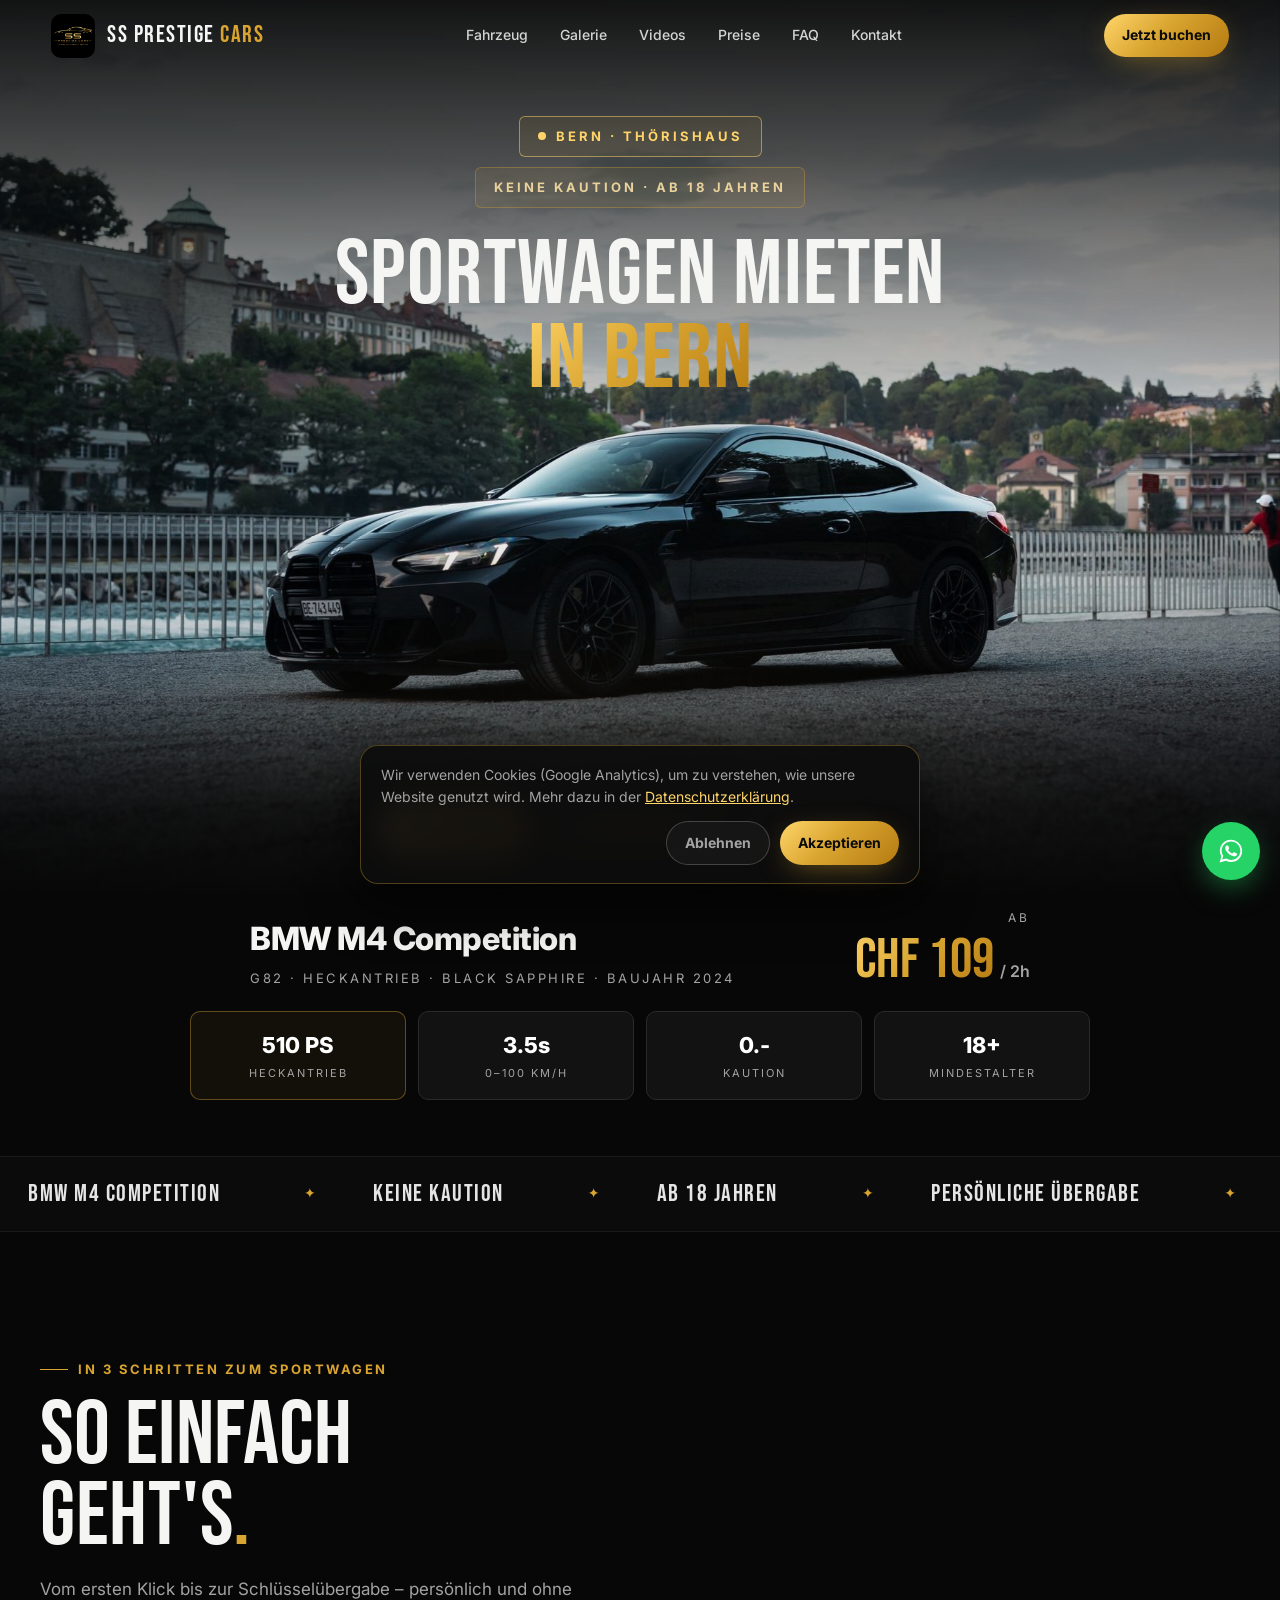
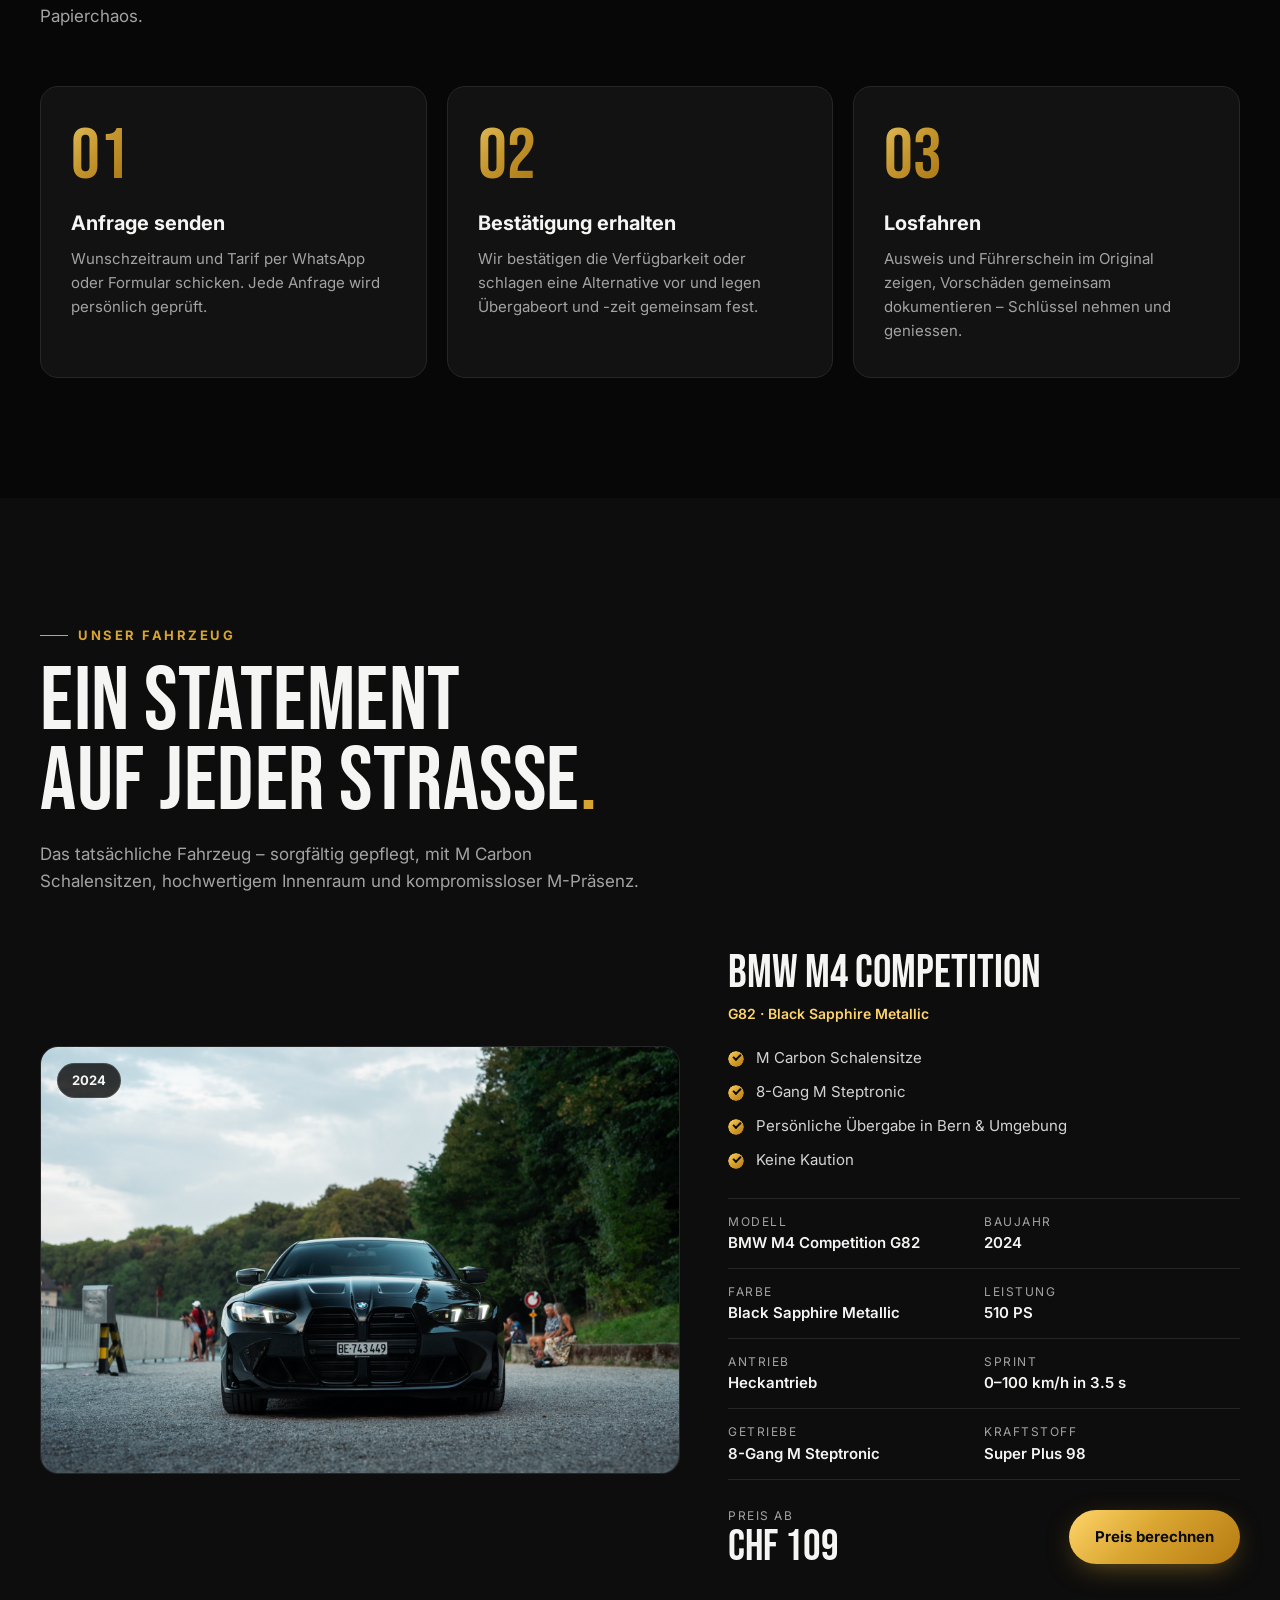
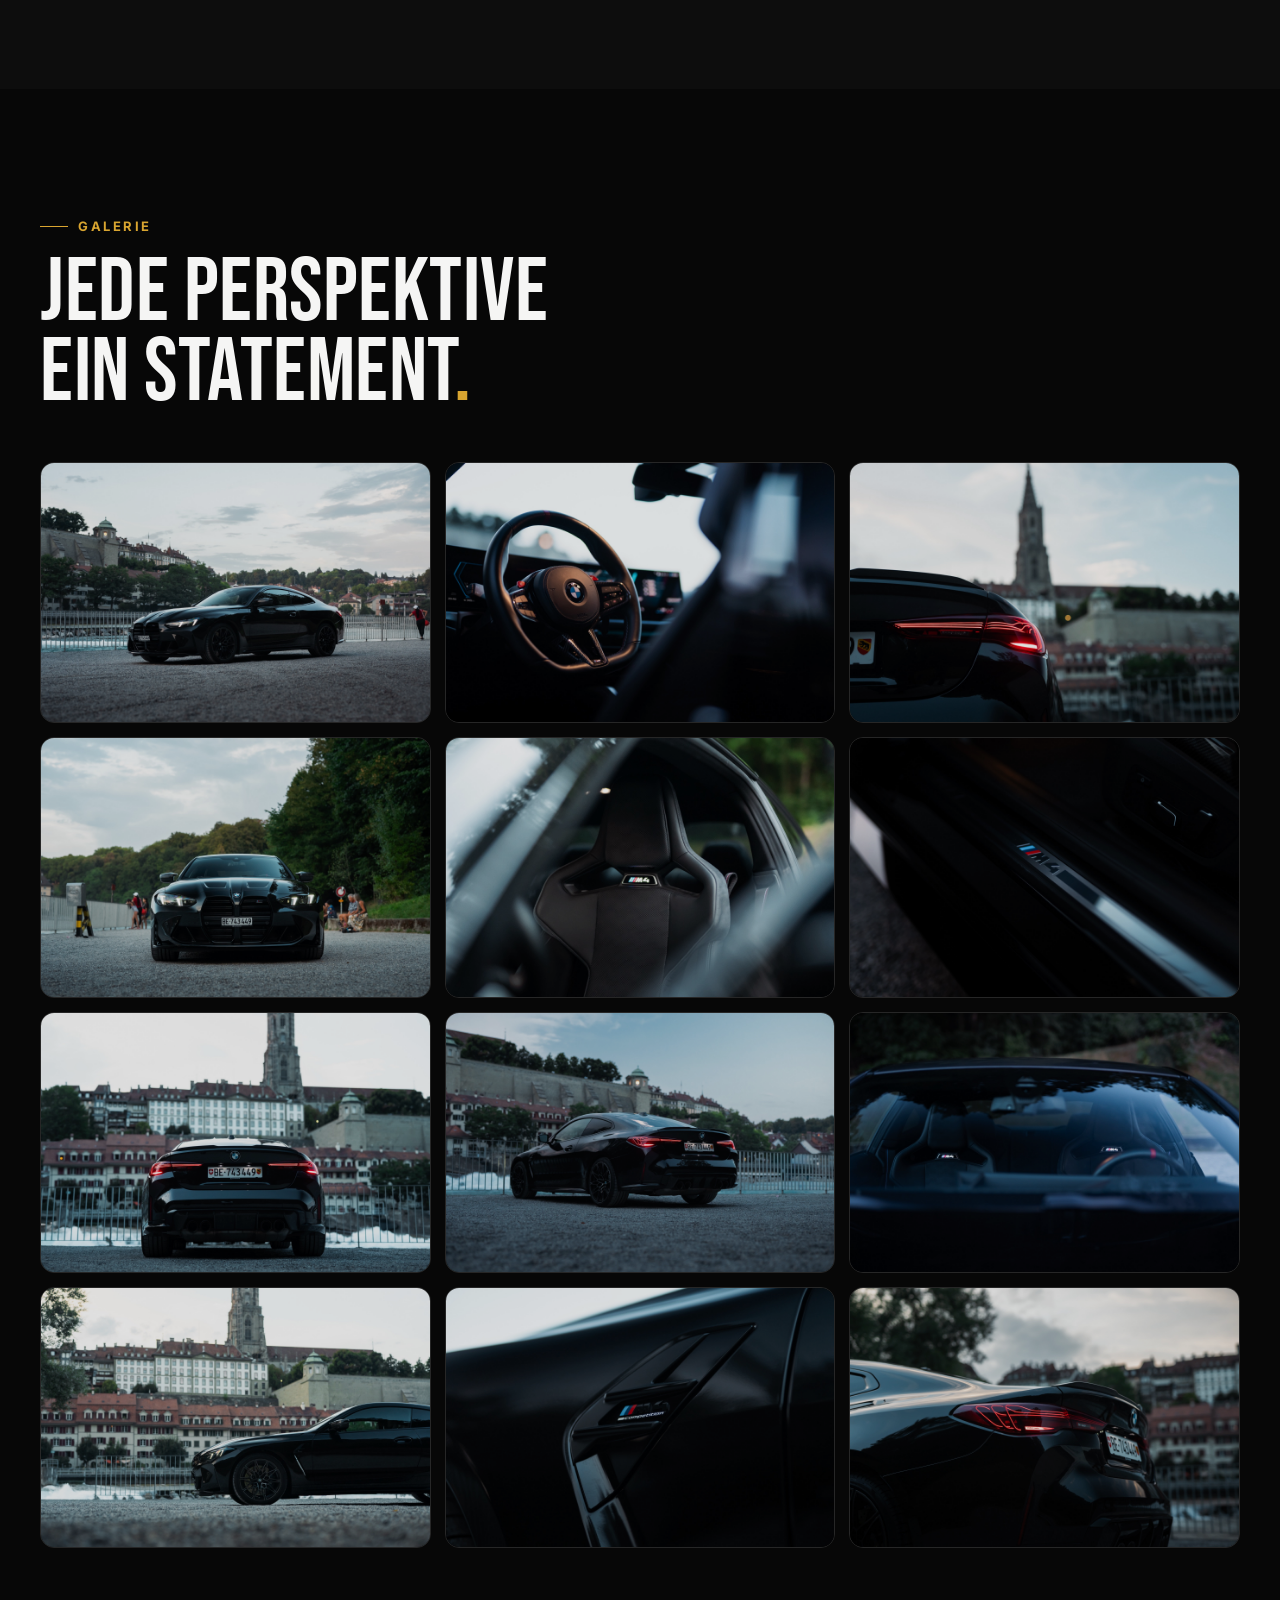
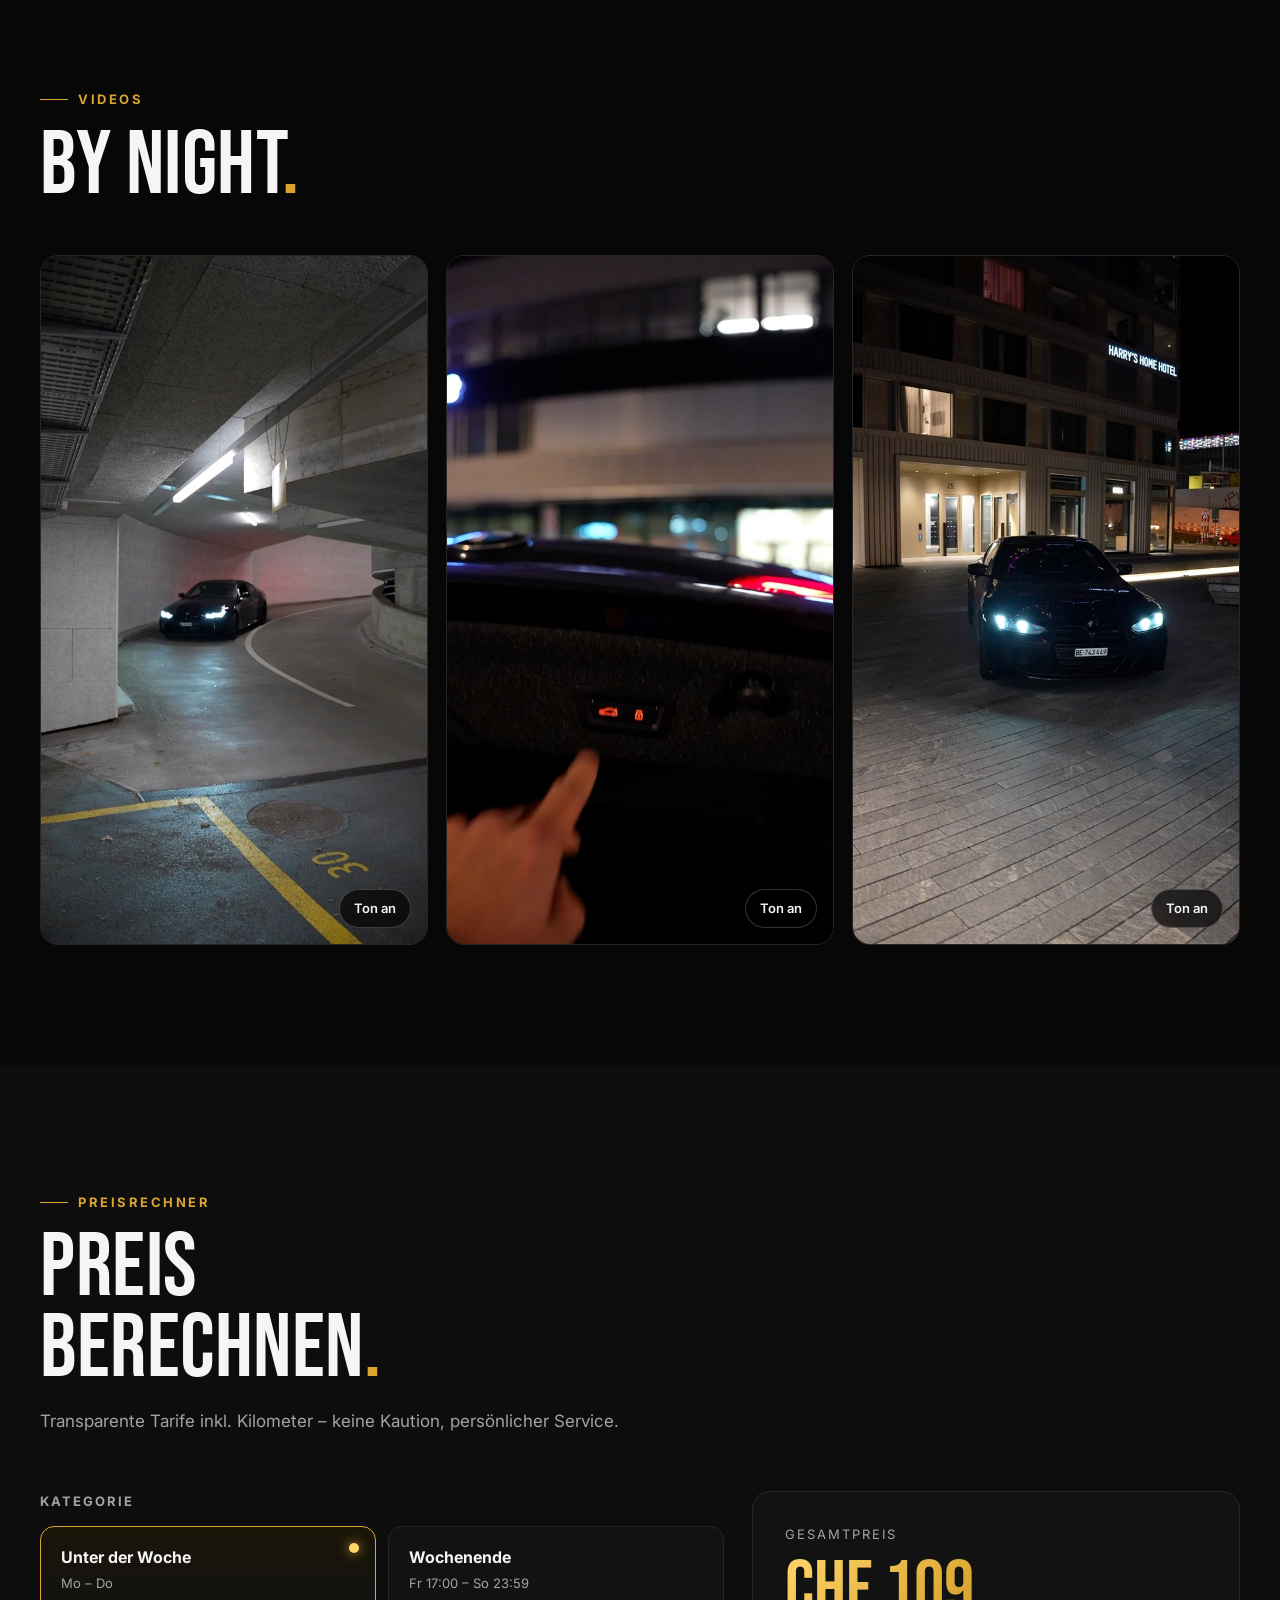
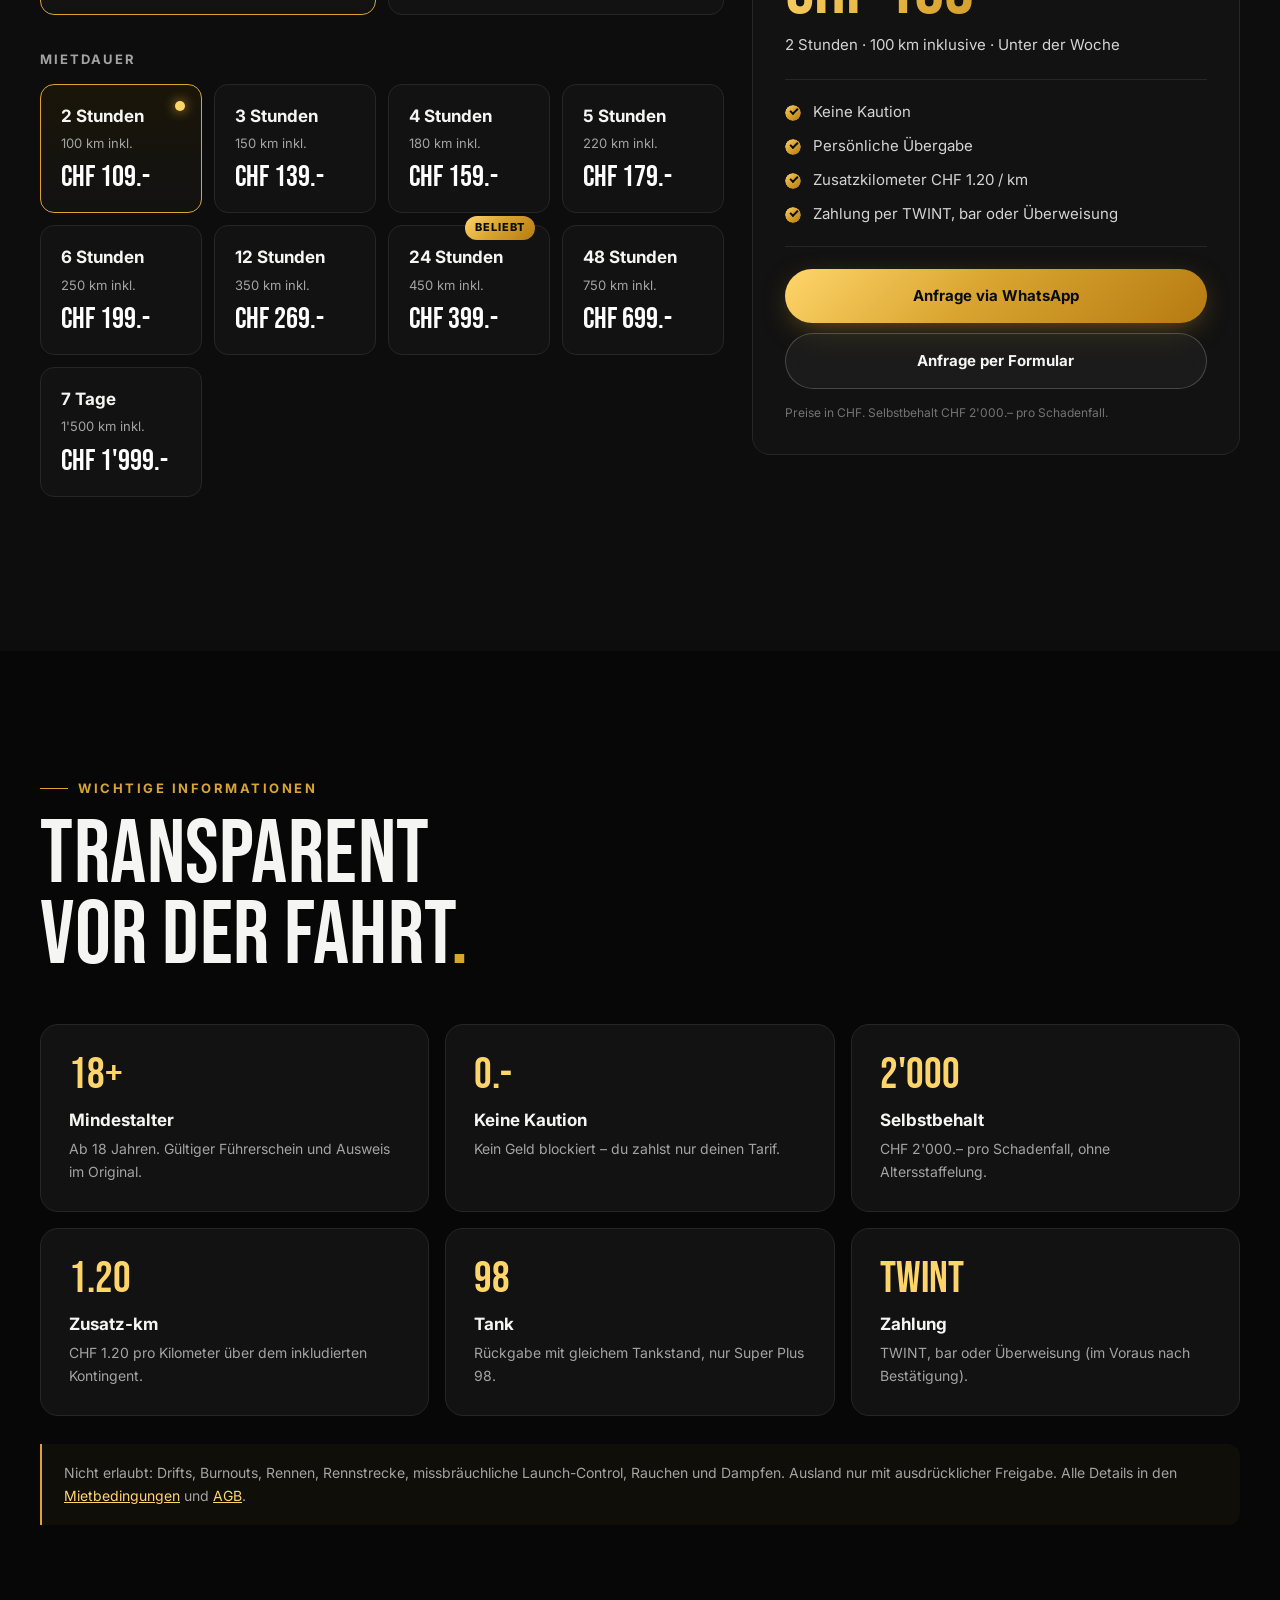
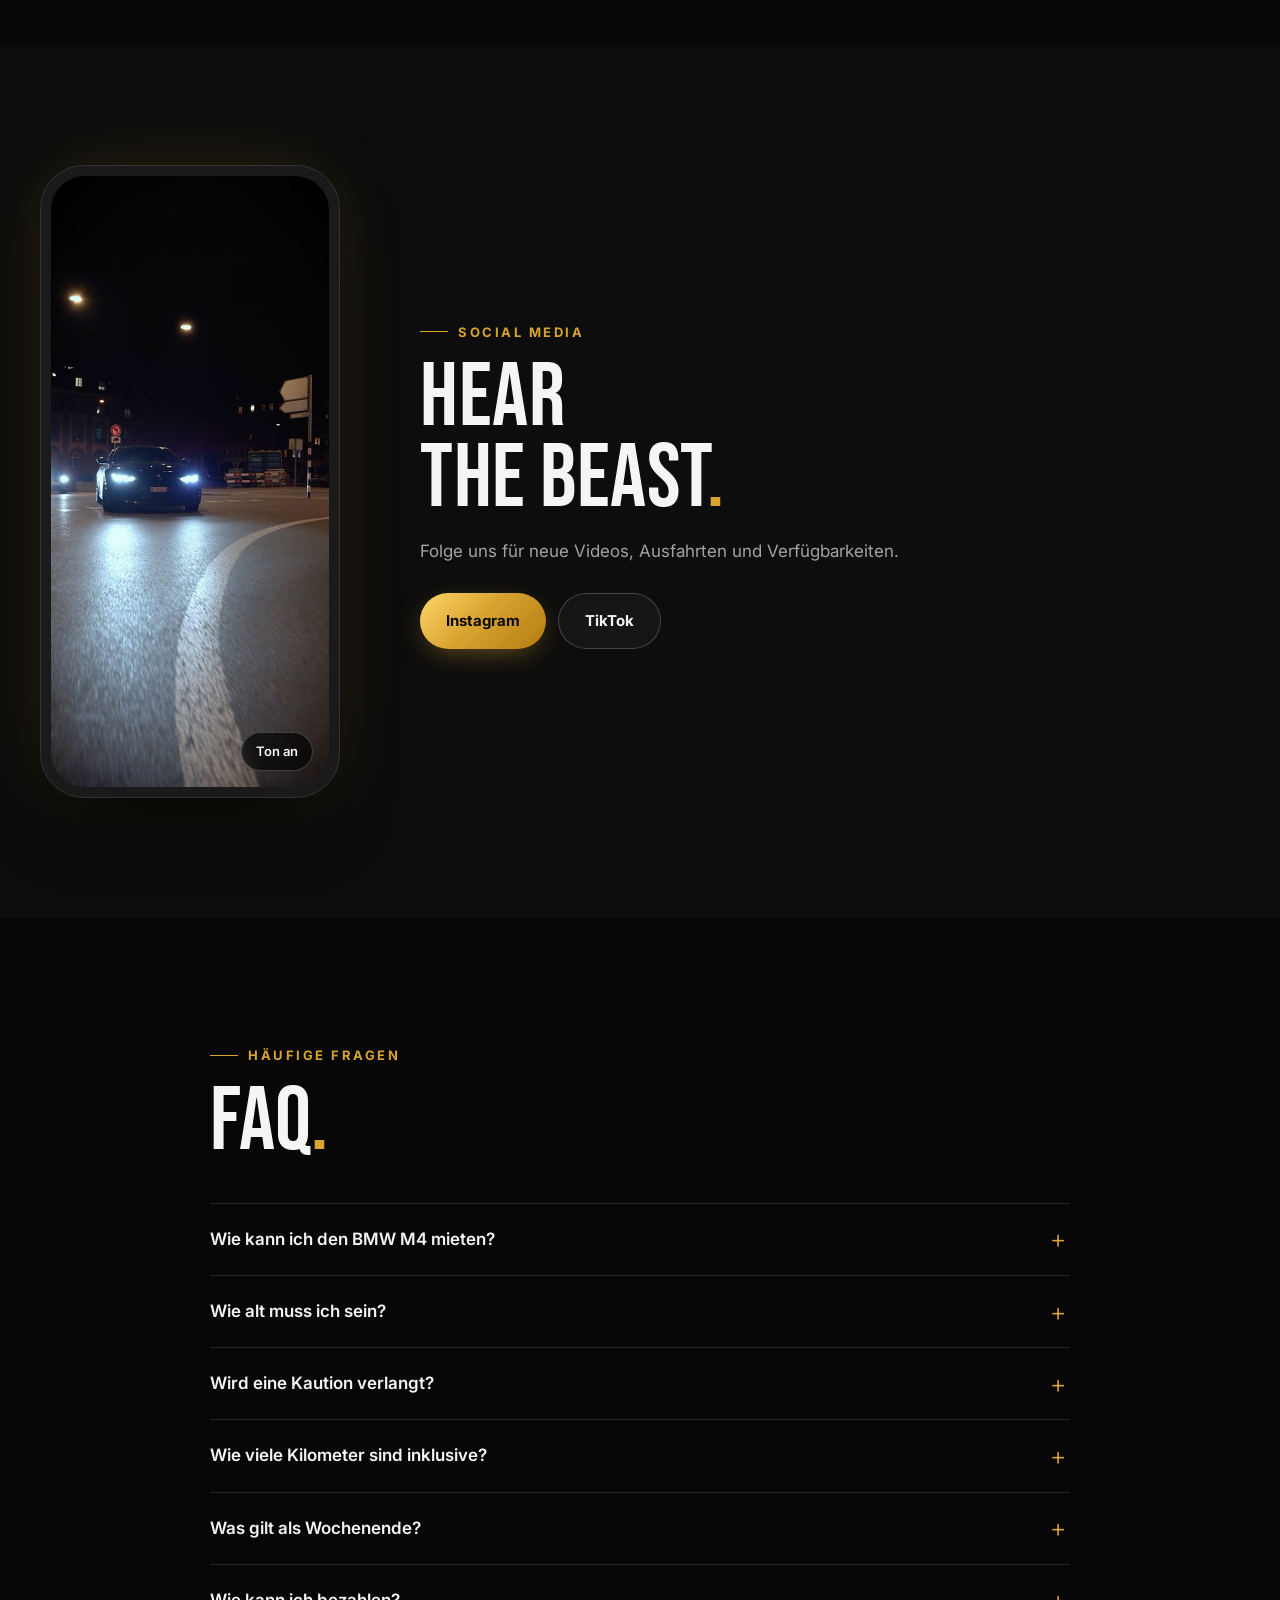
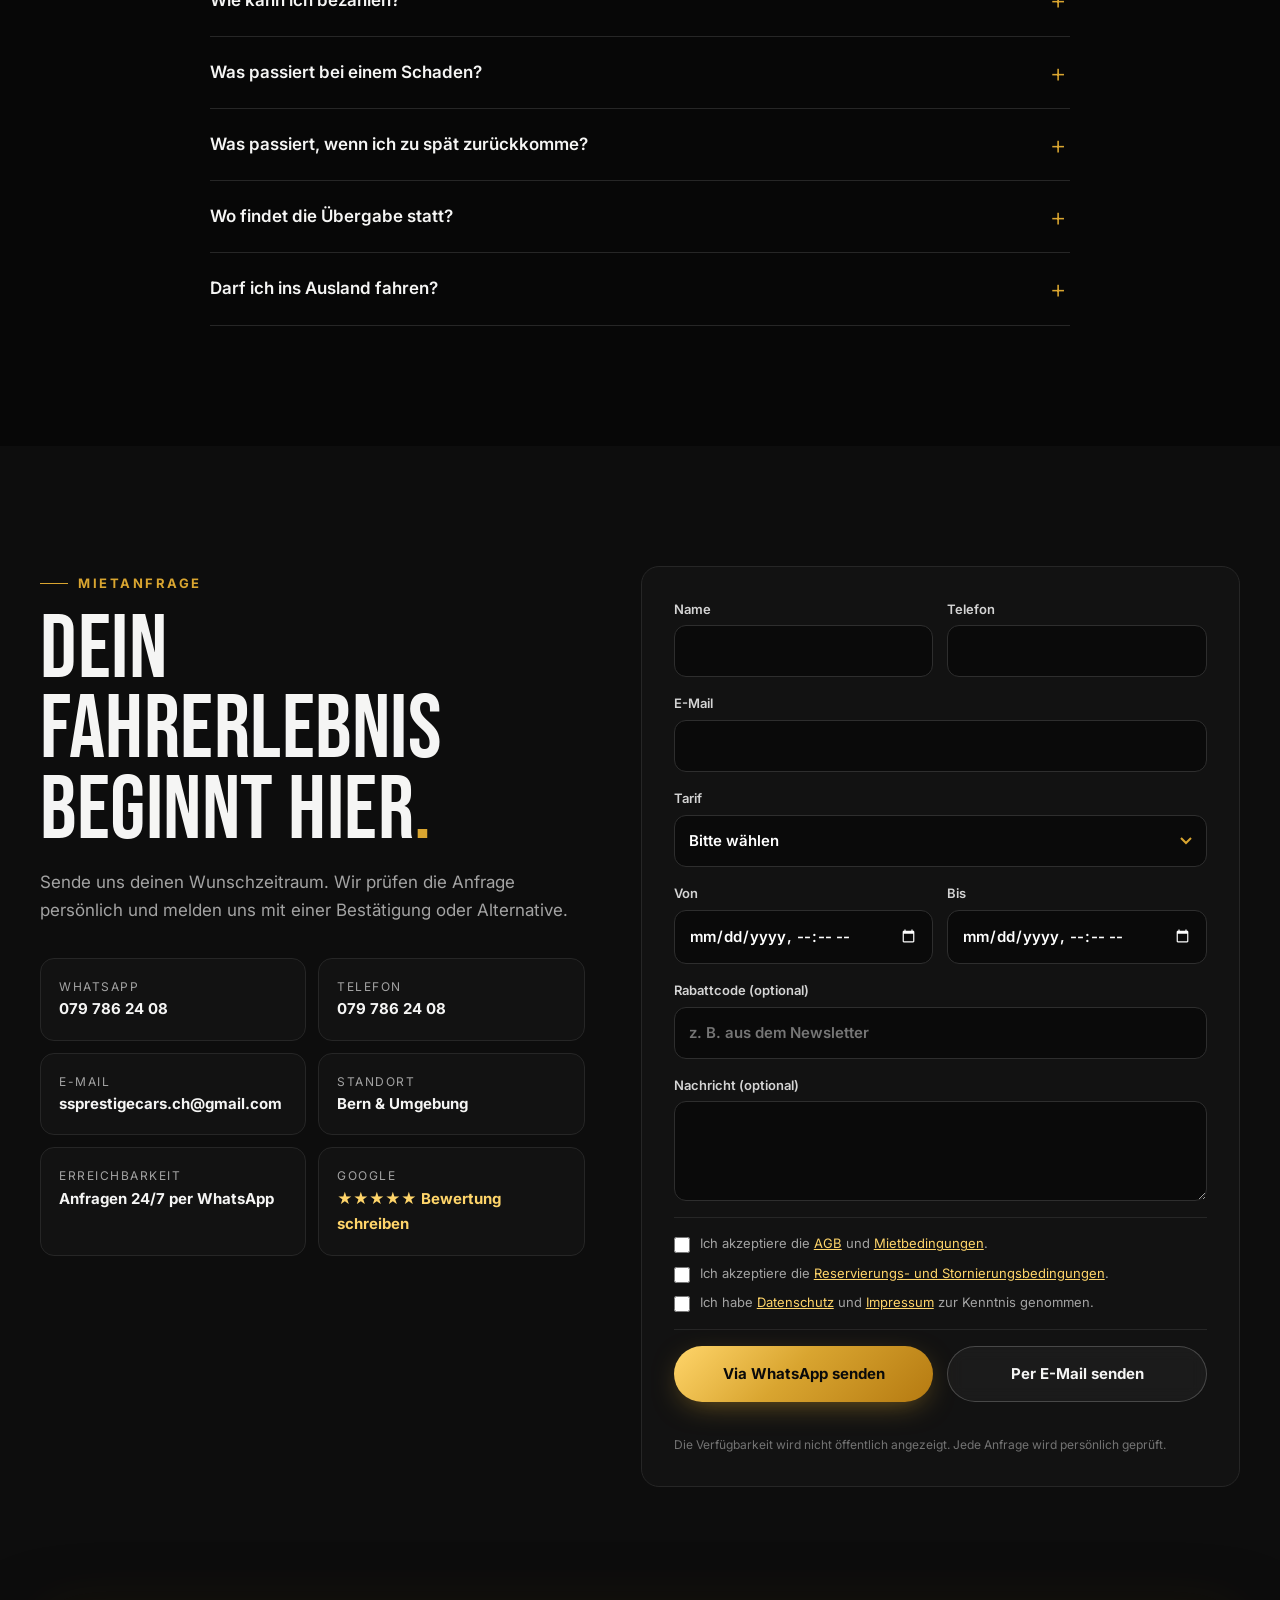
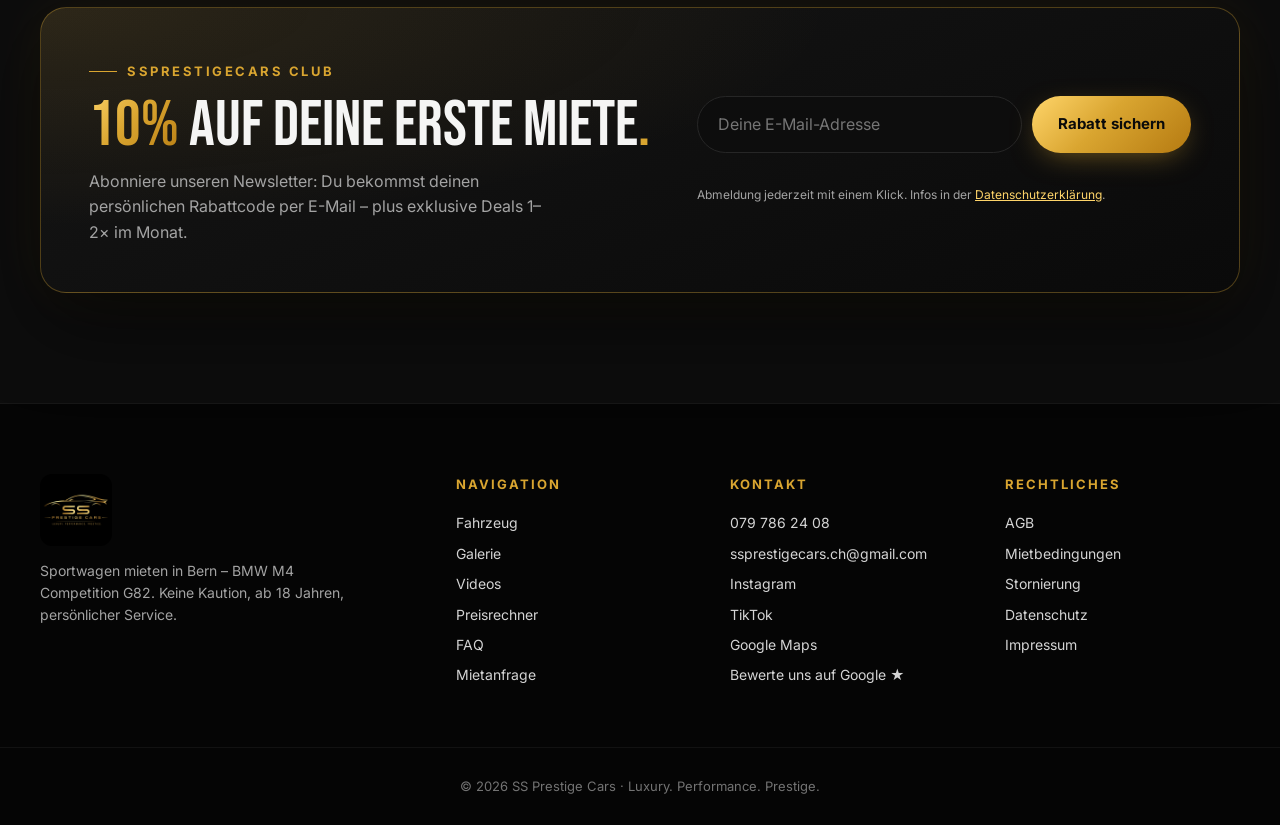
==== commit f4a3ab0c: "Newsletter: Popup, Club-Streifen, Bestätigt-Fenster, Rabattcode-Feld, Datenschutz ergänzt Anmeldung " ====
--- a/index.html
+++ b/index.html
@@ -355,6 +355,7 @@
         <label>Von<input id="fFrom" type="datetime-local" required></label>
         <label>Bis<input id="fTo" type="datetime-local" required></label>
       </div>
+      <label>Rabattcode (optional)<input id="fCode" autocomplete="off" autocapitalize="characters" placeholder="z. B. aus dem Newsletter"></label>
       <label>Nachricht (optional)<textarea id="fMsg" rows="3"></textarea></label>
       <div class="checks">
         <label class="chk"><input type="checkbox" class="legal"> <span>Ich akzeptiere die <a href="agb.html" target="_blank">AGB</a> und <a href="mietbedingungen.html" target="_blank">Mietbedingungen</a>.</span></label>
@@ -370,6 +371,28 @@
     </form>
   </div>
 </section>
+<section class="nl-band" id="club">
+  <div class="wrap">
+    <div class="nlb-card reveal">
+      <div class="nlb-text">
+        <div class="eyebrow">SSPRESTIGECARS Club</div>
+        <h2 class="nlb-title"><span>10%</span> auf deine erste Miete<span class="g">.</span></h2>
+        <p>Abonniere unseren Newsletter: Du bekommst deinen persönlichen Rabattcode per E-Mail – plus exklusive Deals 1–2× im Monat.</p>
+      </div>
+      <div class="nlb-side">
+        <form id="nlbForm" novalidate>
+          <input name="website" class="nlb-hp" tabindex="-1" autocomplete="off" aria-hidden="true">
+          <input type="email" required autocomplete="email" placeholder="Deine E-Mail-Adresse" aria-label="E-Mail-Adresse">
+          <button class="btn gold" type="submit">Rabatt sichern</button>
+        </form>
+        <p class="nl-status" role="status"></p>
+        <p class="nl-fine">Abmeldung jederzeit mit einem Klick. Infos in der <a href="datenschutz.html">Datenschutzerklärung</a>.</p>
+        <div class="nlb-done" hidden><b>Check dein Postfach ✓</b><span>Bestätige deine Adresse mit einem Klick – danach kommt dein 10%-Code. Nichts da? Schau im Ordner Werbung oder Spam nach.</span></div>
+        <div class="nlb-member" hidden><b>Du bist im Club ✓</b><span>Deine Deals kommen per E-Mail. Deinen 10%-Code findest du in der Willkommens-Mail.</span></div>
+      </div>
+    </div>
+  </div>
+</section>
 </main>
 
 <footer class="footer">
@@ -404,6 +427,38 @@
 <dialog class="modal" id="lightbox"><button class="x" data-close aria-label="Schliessen">×</button><img id="lbImg" alt=""></dialog>
 <dialog class="modal video" id="soundModal"><button class="x" data-close aria-label="Schliessen">×</button><video id="soundVideo" src="assets/CA333E3C-2557-44D6-88B8-CCC1BAD08603.mp4" playsinline webkit-playsinline controls preload="none"></video><audio id="soundAudio" src="assets/auspuff-sound.mp3" preload="none"></audio></dialog>
 
+<dialog class="modal nl-modal" id="nlModal" aria-labelledby="nlTitle">
+  <button class="x" data-close aria-label="Schliessen">×</button>
+  <div class="nl-card">
+    <div class="nl-step" id="nlForm">
+      <div class="nl-eyebrow">SSPRESTIGECARS Club</div>
+      <h2 id="nlTitle"><span>10%</span> auf deine erste Miete</h2>
+      <p>Trag dich in unseren Newsletter ein und erhalte deinen Rabattcode sofort per E-Mail – plus exklusive Deals 1–2× im Monat.</p>
+      <form id="nlSubmit" novalidate>
+        <input id="nlHp" name="website" tabindex="-1" autocomplete="off" aria-hidden="true" style="position:absolute;left:-9999px;width:1px;height:1px">
+        <input id="nlMail" type="email" required autocomplete="email" placeholder="Deine E-Mail-Adresse" aria-label="E-Mail-Adresse">
+        <button class="btn gold" type="submit">Rabatt sichern</button>
+      </form>
+      <p class="nl-status" id="nlStatus" role="status"></p>
+      <p class="nl-fine">Abmeldung jederzeit mit einem Klick. Infos in der <a href="datenschutz.html">Datenschutzerklärung</a>.</p>
+      <button class="nl-no" type="button" data-close>Nein danke</button>
+    </div>
+    <div class="nl-step" id="nlDone" hidden>
+      <div class="nl-eyebrow">Fast geschafft</div>
+      <h2>Check dein <span>Postfach</span></h2>
+      <p>Wir haben dir eine E-Mail geschickt. Bestätige deine Adresse mit einem Klick – danach kommt dein 10%-Code direkt zu dir.</p>
+      <p class="nl-fine">Nichts da? Schau im Ordner <b>Werbung</b> oder <b>Spam</b> nach.</p>
+      <button class="btn gold" type="button" data-close>Alles klar</button>
+    </div>
+    <div class="nl-step" id="nlOk" hidden>
+      <div class="nl-eyebrow">Willkommen im Club</div>
+      <h2>Anmeldung <span>bestätigt</span></h2>
+      <p>Danke! Dein 10%-Gutschein ist unterwegs und kommt in etwa <b>1 Minute</b> per E-Mail – mit Code und QR-Code für die Abholung.</p>
+      <p class="nl-fine" style="margin-bottom:18px">Nichts da? Schau im Ordner <b>Werbung</b> oder <b>Spam</b> nach.</p>
+      <button class="btn gold" type="button" data-close>Alles klar</button>
+    </div>
+  </div>
+</dialog>
 <div class="cookie-banner" id="cookieBanner" role="dialog" aria-label="Cookie-Hinweis">
   <p>Wir verwenden Cookies (Google Analytics), um zu verstehen, wie unsere Website genutzt wird. Mehr dazu in der <a href="datenschutz.html">Datenschutzerklärung</a>.</p>
   <div class="cookie-btns"><button class="btn ghost" type="button" data-cookie="decline">Ablehnen</button><button class="btn gold" type="button" data-cookie="accept">Akzeptieren</button></div>
--- a/style.css
+++ b/style.css
@@ -414,3 +414,61 @@
 .cookie-banner a{color:var(--gold2)}
 .cookie-btns{display:flex;gap:10px;justify-content:flex-end;margin-top:12px}
 .cookie-btns .btn{padding:10px 18px;font-size:14px}
+
+/* Newsletter-Popup */
+.nl-modal{max-width:min(460px,calc(100vw - 32px))}
+.nl-card{position:relative;background:linear-gradient(160deg,#151515,#0a0a0a);border:1px solid #d9a53055;border-radius:22px;padding:34px 28px 24px;text-align:center;box-shadow:0 30px 80px #000c,0 0 60px #d9a53022}
+.nl-eyebrow{font-size:12px;letter-spacing:.2em;text-transform:uppercase;color:var(--gold2);font-weight:600}
+.nl-card h2{font-family:var(--display);font-weight:400;font-size:clamp(38px,9vw,50px);line-height:1;margin:10px 0 12px;color:var(--text)}
+.nl-card h2 span{background:var(--grad);-webkit-background-clip:text;background-clip:text;color:transparent}
+.nl-card p{color:var(--muted);font-size:15px}
+.nl-card form{display:flex;flex-direction:column;gap:10px;margin-top:20px}
+.nl-card input{width:100%;padding:15px 18px;border-radius:999px;border:1px solid var(--line);background:#0d0d0d;color:var(--text);font:inherit;font-size:16px;text-align:center}
+.nl-card input:focus{outline:none;border-color:var(--gold)}
+.nl-card .btn{width:100%}
+.nl-status{min-height:1.4em;margin-top:8px;font-size:14px!important}
+.nl-status.err{color:#f87171!important}
+.nl-fine{font-size:12px!important;margin-top:4px}
+.nl-fine a{color:var(--gold2)}
+.nl-no{margin-top:12px;background:none;border:0;color:var(--muted);font:inherit;font-size:13px;text-decoration:underline;cursor:pointer}
+#nlDone .btn{margin-top:20px}
+.nl-modal .x{top:10px;right:12px;z-index:2;font-size:28px;color:var(--muted)}
+/* Popup-Animation: Hintergrund blendet ein, Karte gleitet hoch, Inhalt erscheint gestaffelt, Gold-Glanz */
+.nl-modal[open]::backdrop{animation:nlFade .5s ease both}
+.nl-modal[open] .nl-card{animation:nlIn .7s cubic-bezier(.2,.9,.25,1.15) both;overflow:hidden}
+.nl-modal[open] .nl-card::after{content:"";position:absolute;inset:0;background:linear-gradient(105deg,transparent 35%,#ffd56a2e 50%,transparent 65%);transform:translateX(-120%);animation:nlShine 1.4s .55s ease-out both;pointer-events:none}
+.nl-modal[open] #nlForm>*{animation:nlUp .55s cubic-bezier(.2,.8,.2,1) both}
+.nl-modal[open] #nlForm>:nth-child(1){animation-delay:.25s}
+.nl-modal[open] #nlForm>:nth-child(2){animation-delay:.33s}
+.nl-modal[open] #nlForm>:nth-child(3){animation-delay:.41s}
+.nl-modal[open] #nlForm>:nth-child(4){animation-delay:.49s}
+.nl-modal[open] #nlForm>:nth-child(n+5){animation-delay:.57s}
+.nl-modal[open] .nl-card h2 span{display:inline-block;animation:nlPop .6s .5s cubic-bezier(.3,1.6,.5,1) both}
+.nl-modal.closing .nl-card{animation:nlOut .3s ease-in both}
+.nl-modal.closing::backdrop{animation:nlFade .3s ease-in reverse both}
+@keyframes nlFade{from{opacity:0}to{opacity:1}}
+@keyframes nlIn{from{opacity:0;transform:translateY(60px) scale(.9)}to{opacity:1;transform:none}}
+@keyframes nlOut{to{opacity:0;transform:translateY(30px) scale(.95)}}
+@keyframes nlUp{from{opacity:0;transform:translateY(14px)}to{opacity:1;transform:none}}
+@keyframes nlPop{0%{opacity:0;transform:scale(.4)}100%{opacity:1;transform:none}}
+@keyframes nlShine{to{transform:translateX(120%)}}
+@media (prefers-reduced-motion:reduce){.nl-modal[open] .nl-card,.nl-modal[open] .nl-card::after,.nl-modal[open] #nlForm>*,.nl-modal[open] .nl-card h2 span,.nl-modal[open]::backdrop{animation:none}}
+
+/* Newsletter-Streifen (#club) */
+.nl-band{padding:0 0 110px;background:var(--bg2)}
+.nlb-card{position:relative;overflow:hidden;display:grid;grid-template-columns:1.15fr 1fr;gap:40px;align-items:center;padding:46px 48px;border-radius:26px;border:1px solid #d9a53055;background:radial-gradient(120% 140% at 0% 0%,#d9a5301f,transparent 55%),linear-gradient(160deg,#151515,#0a0a0a);box-shadow:0 30px 80px #0008,0 0 60px #d9a53014}
+.nlb-title{font-family:var(--display);font-weight:400;font-size:clamp(40px,5vw,64px);line-height:.95;margin:14px 0 12px}
+.nlb-title span:first-child{background:var(--grad);-webkit-background-clip:text;background-clip:text;color:transparent}
+.nlb-title .g{color:var(--gold)}
+.nlb-text p{color:var(--muted);font-size:16px;max-width:46ch}
+.nlb-side form{display:flex;gap:10px}
+.nlb-side input[type=email]{flex:1;min-width:0;padding:15px 20px;border-radius:999px;border:1px solid var(--line);background:#0d0d0d;color:var(--text);font:inherit;font-size:16px}
+.nlb-side input[type=email]:focus{outline:none;border-color:var(--gold)}
+.nlb-side .btn{white-space:nowrap}
+.nlb-hp{position:absolute;left:-9999px;width:1px;height:1px}
+.nlb-side .nl-fine{color:var(--muted)}
+.nlb-done,.nlb-member{display:flex;flex-direction:column;gap:6px;padding:20px 22px;border-radius:18px;border:1px solid #d9a53055;background:#d9a53010}
+.nlb-done[hidden],.nlb-member[hidden]{display:none}
+.nlb-done b,.nlb-member b{font-family:var(--display);font-weight:400;font-size:30px;letter-spacing:.5px;color:var(--gold2)}
+.nlb-done span,.nlb-member span{color:var(--muted);font-size:15px}
+@media (max-width:860px){.nl-band{padding:0 0 80px}.nlb-card{grid-template-columns:1fr;gap:22px;padding:32px 22px;text-align:center}.nlb-text p{margin:0 auto}.nlb-text .eyebrow{justify-content:center}.nlb-side form{flex-direction:column}.nlb-side input[type=email]{text-align:center}}
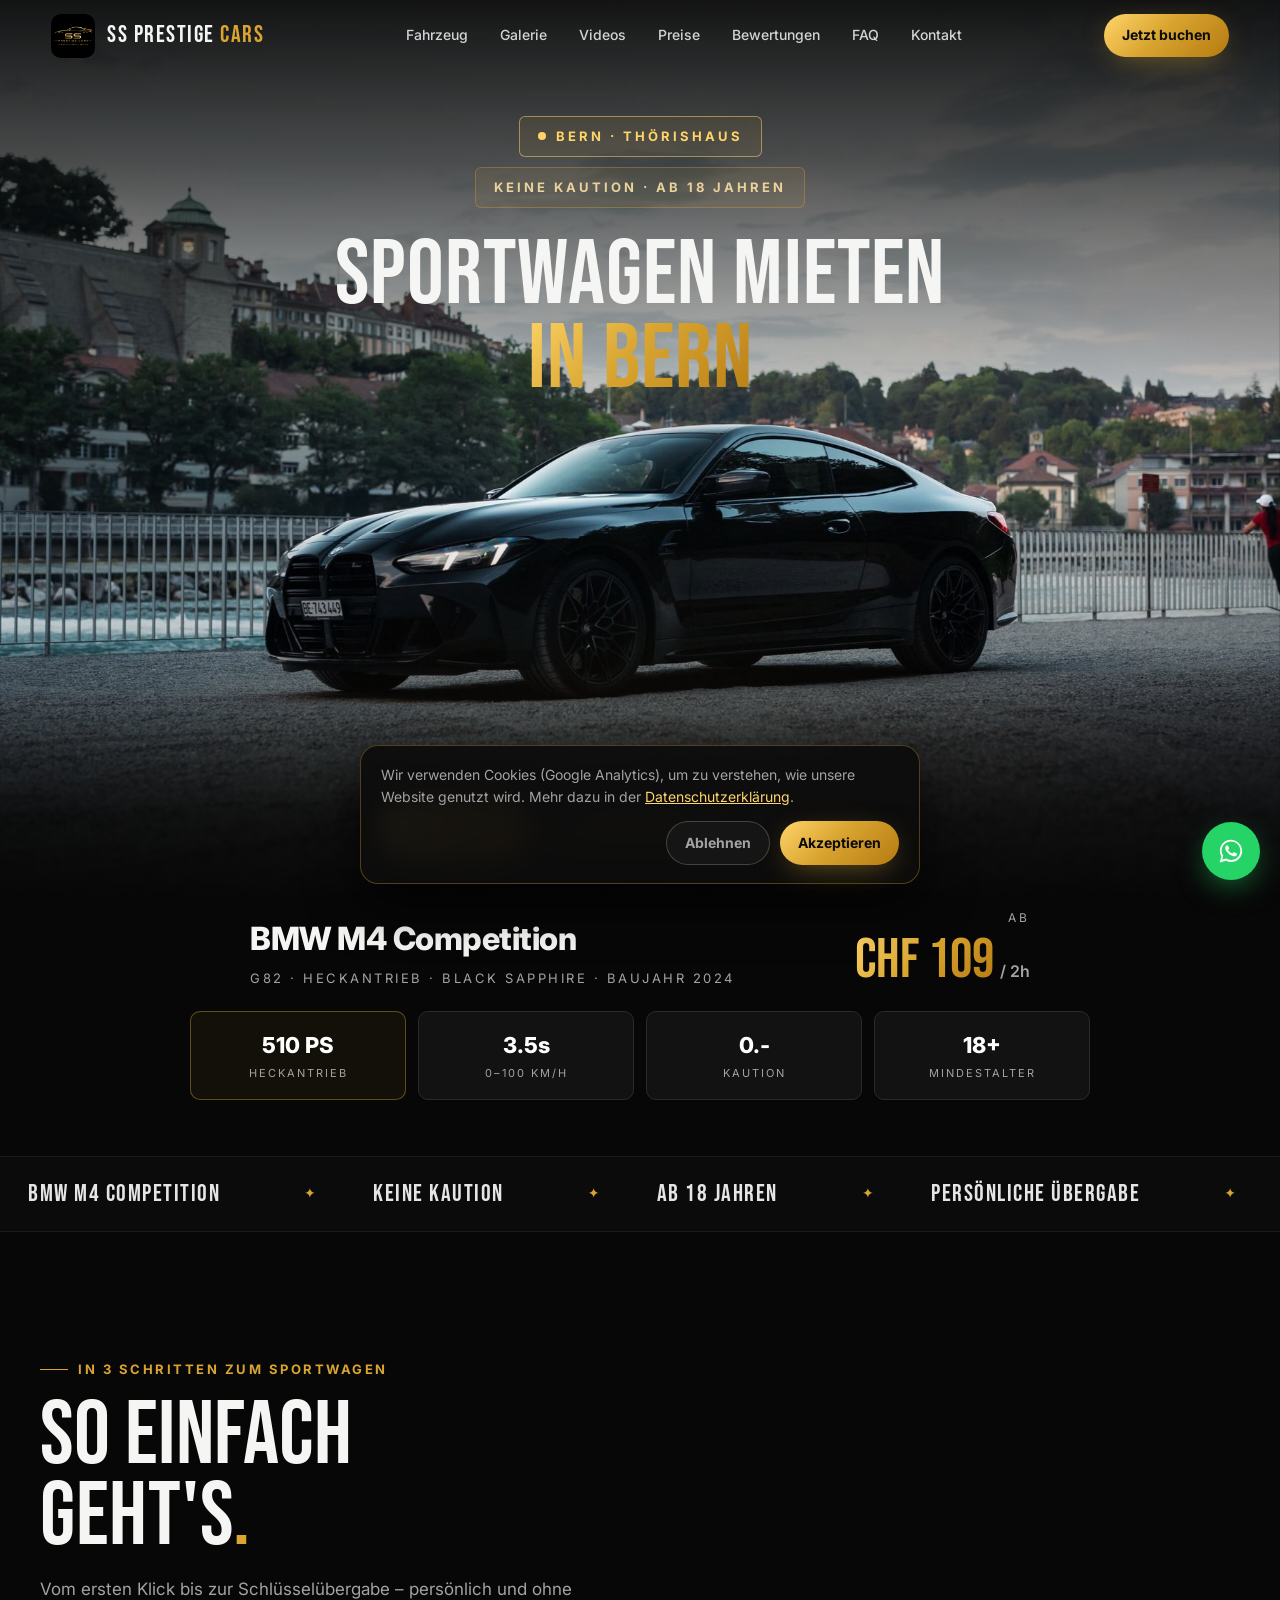
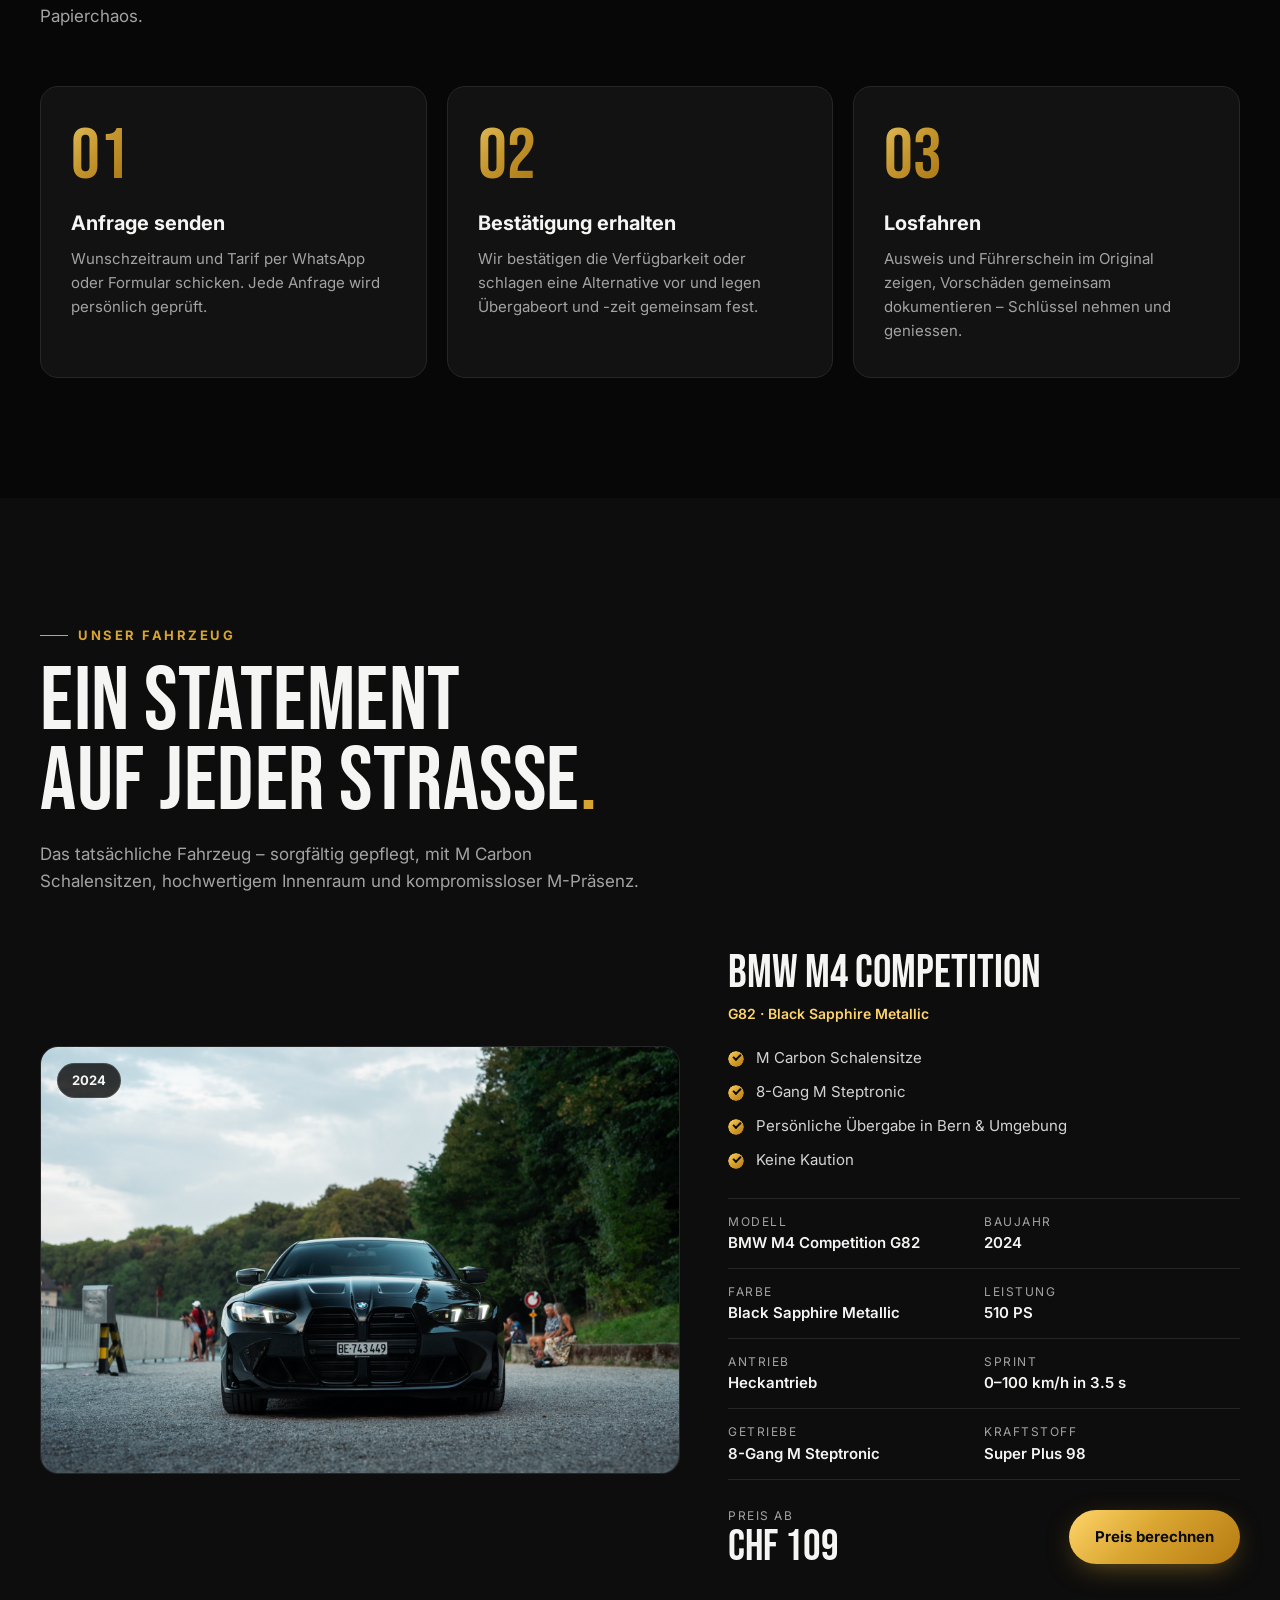
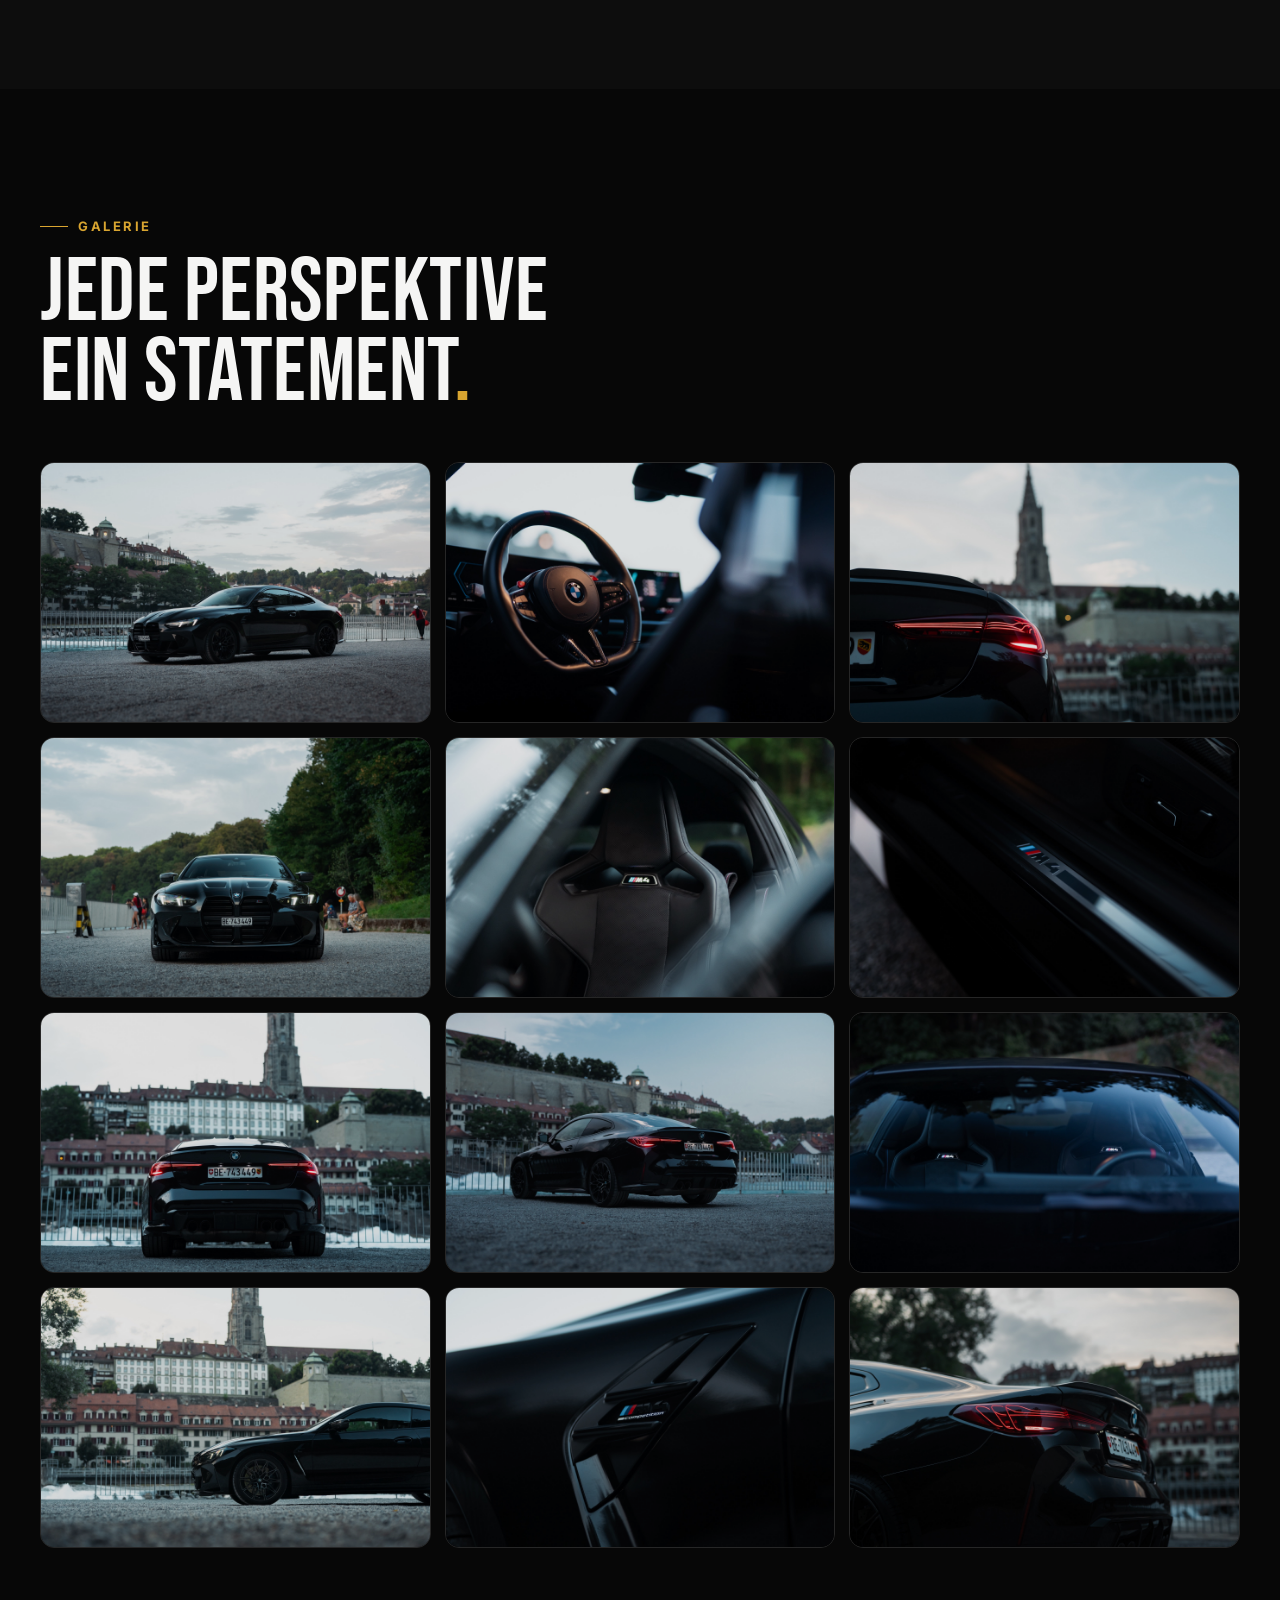
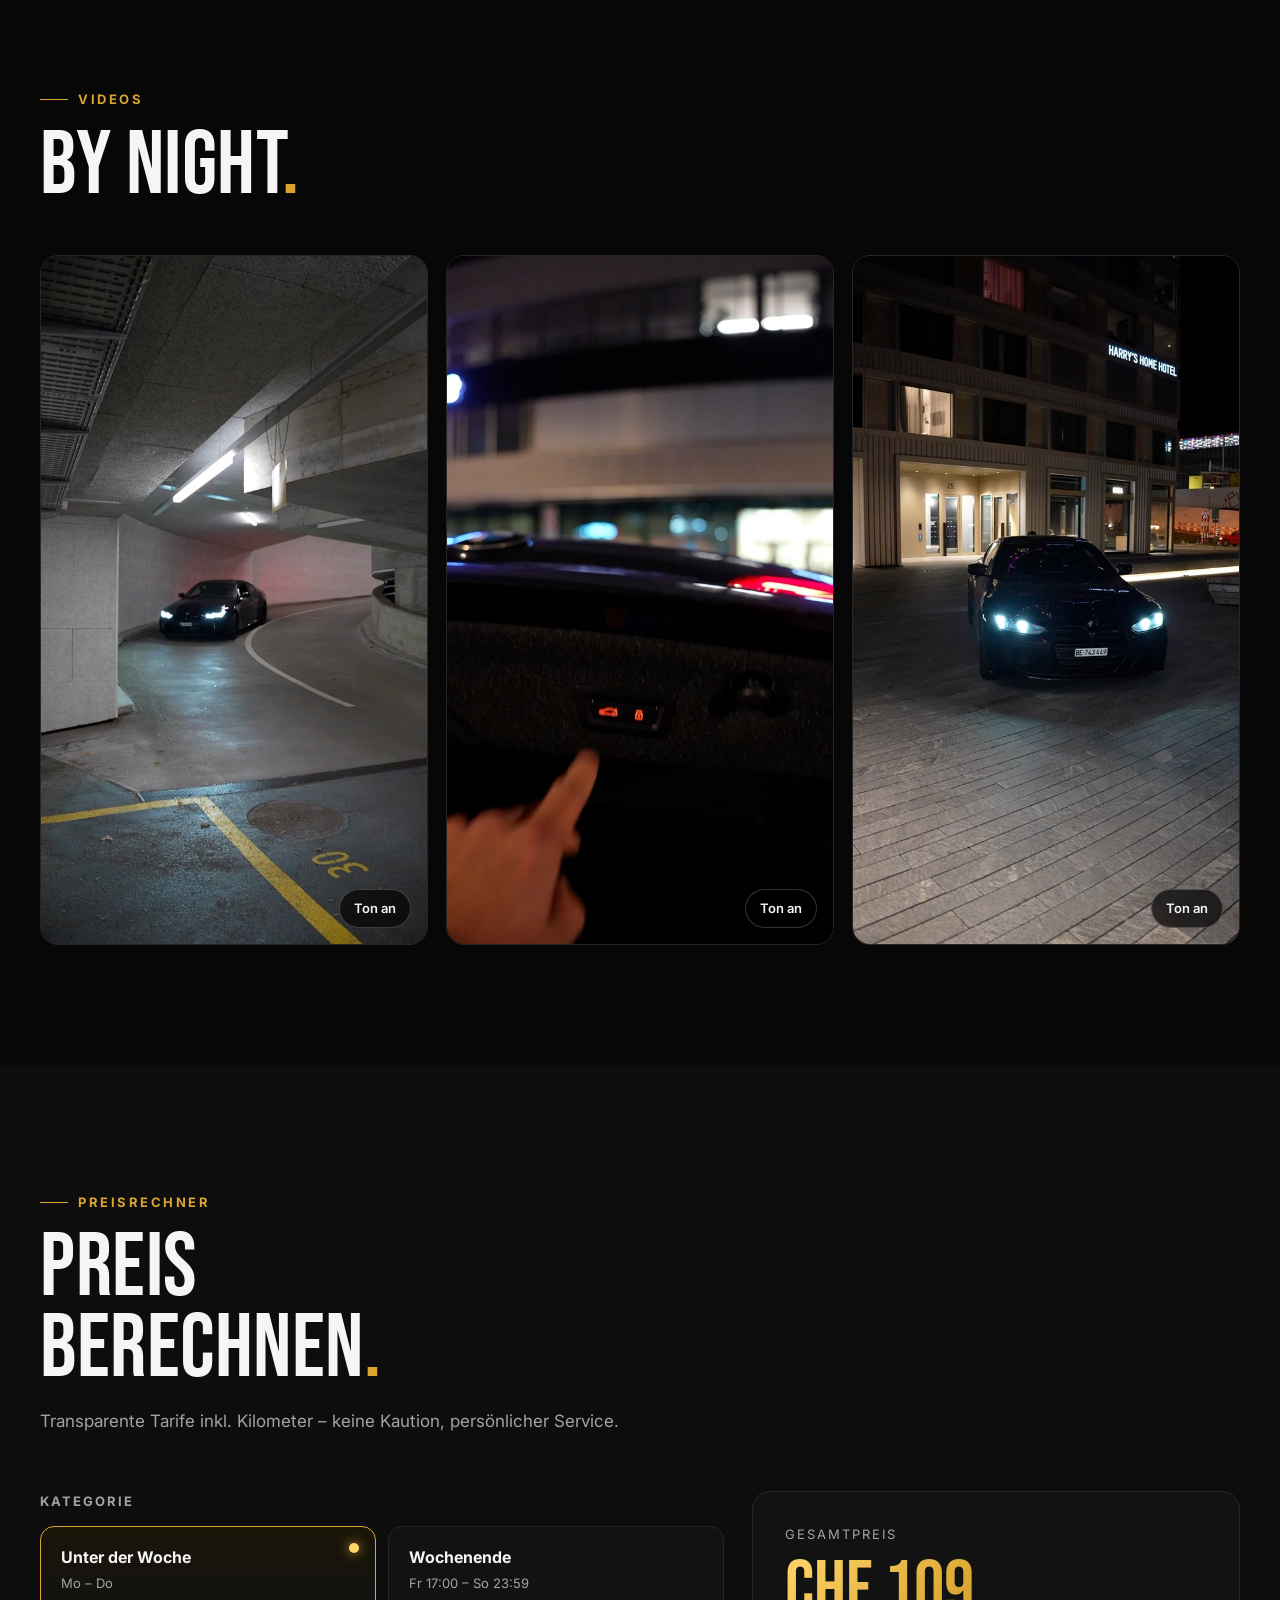
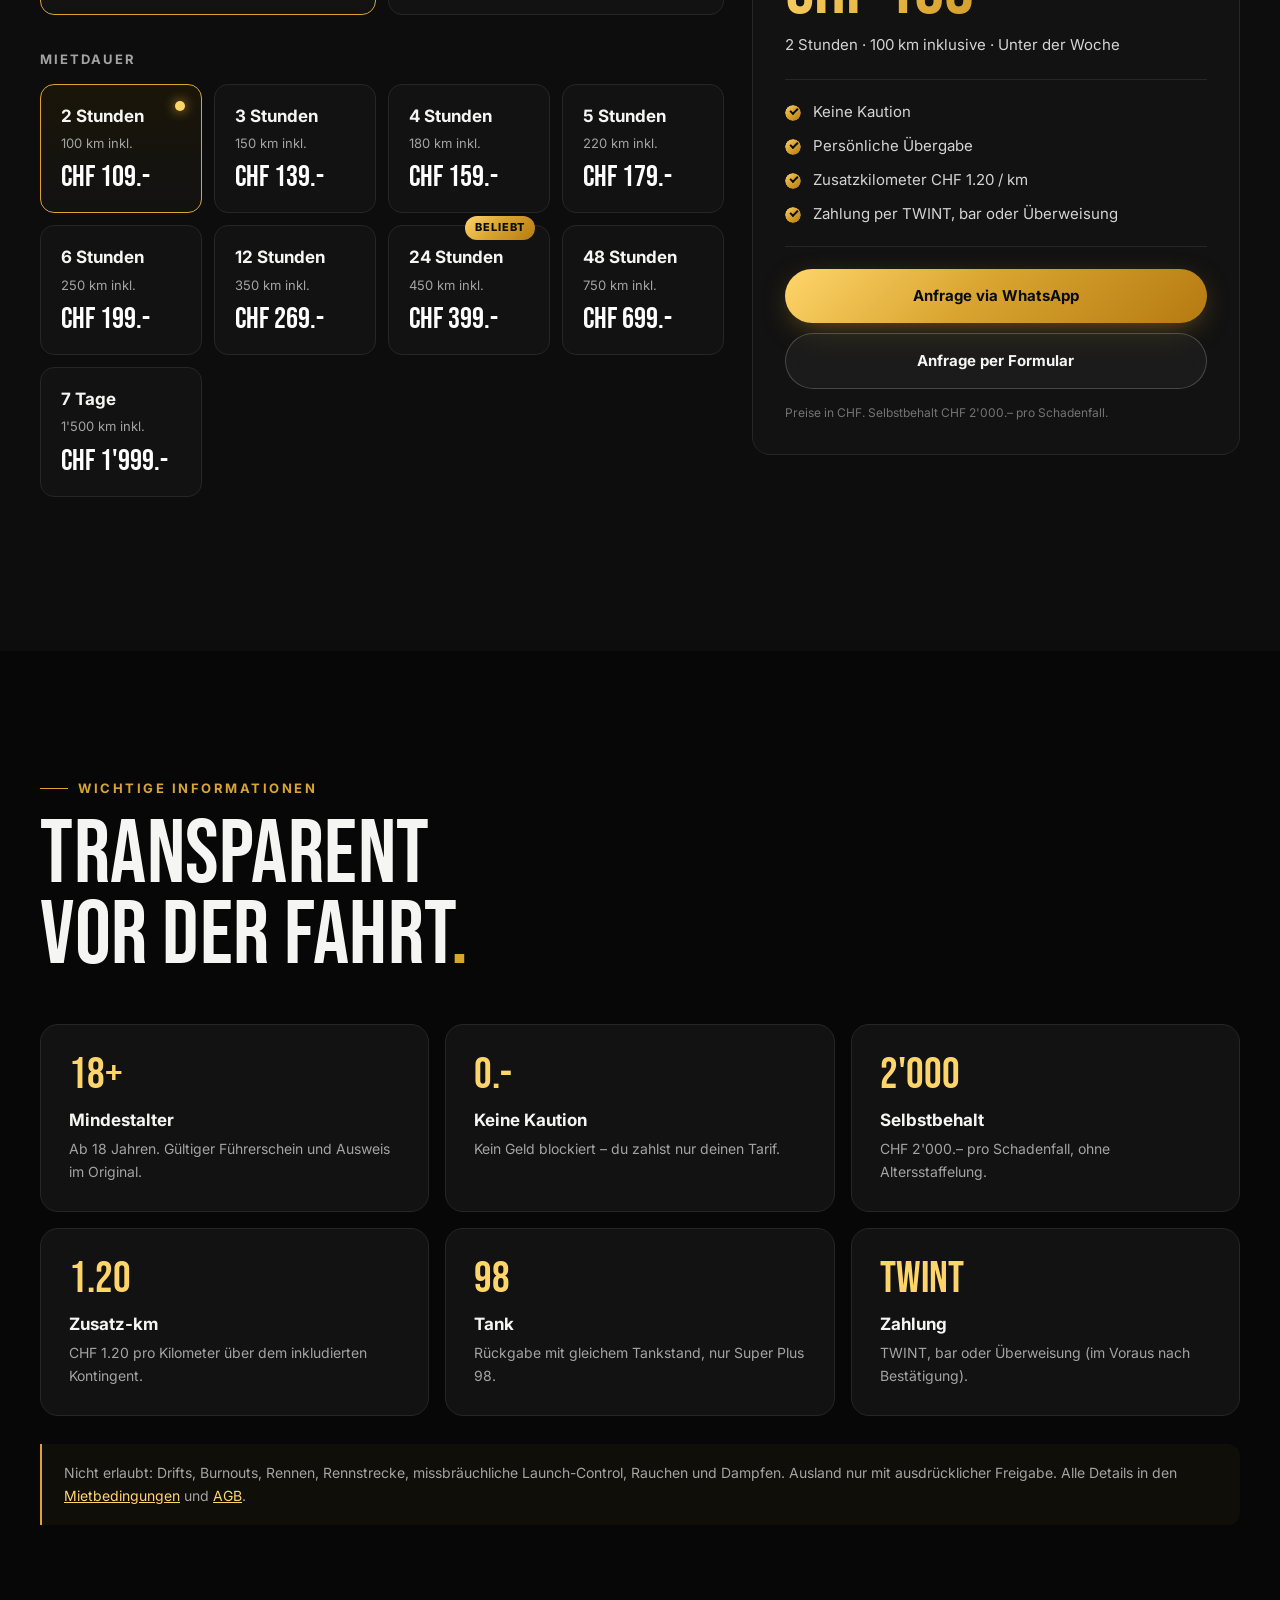
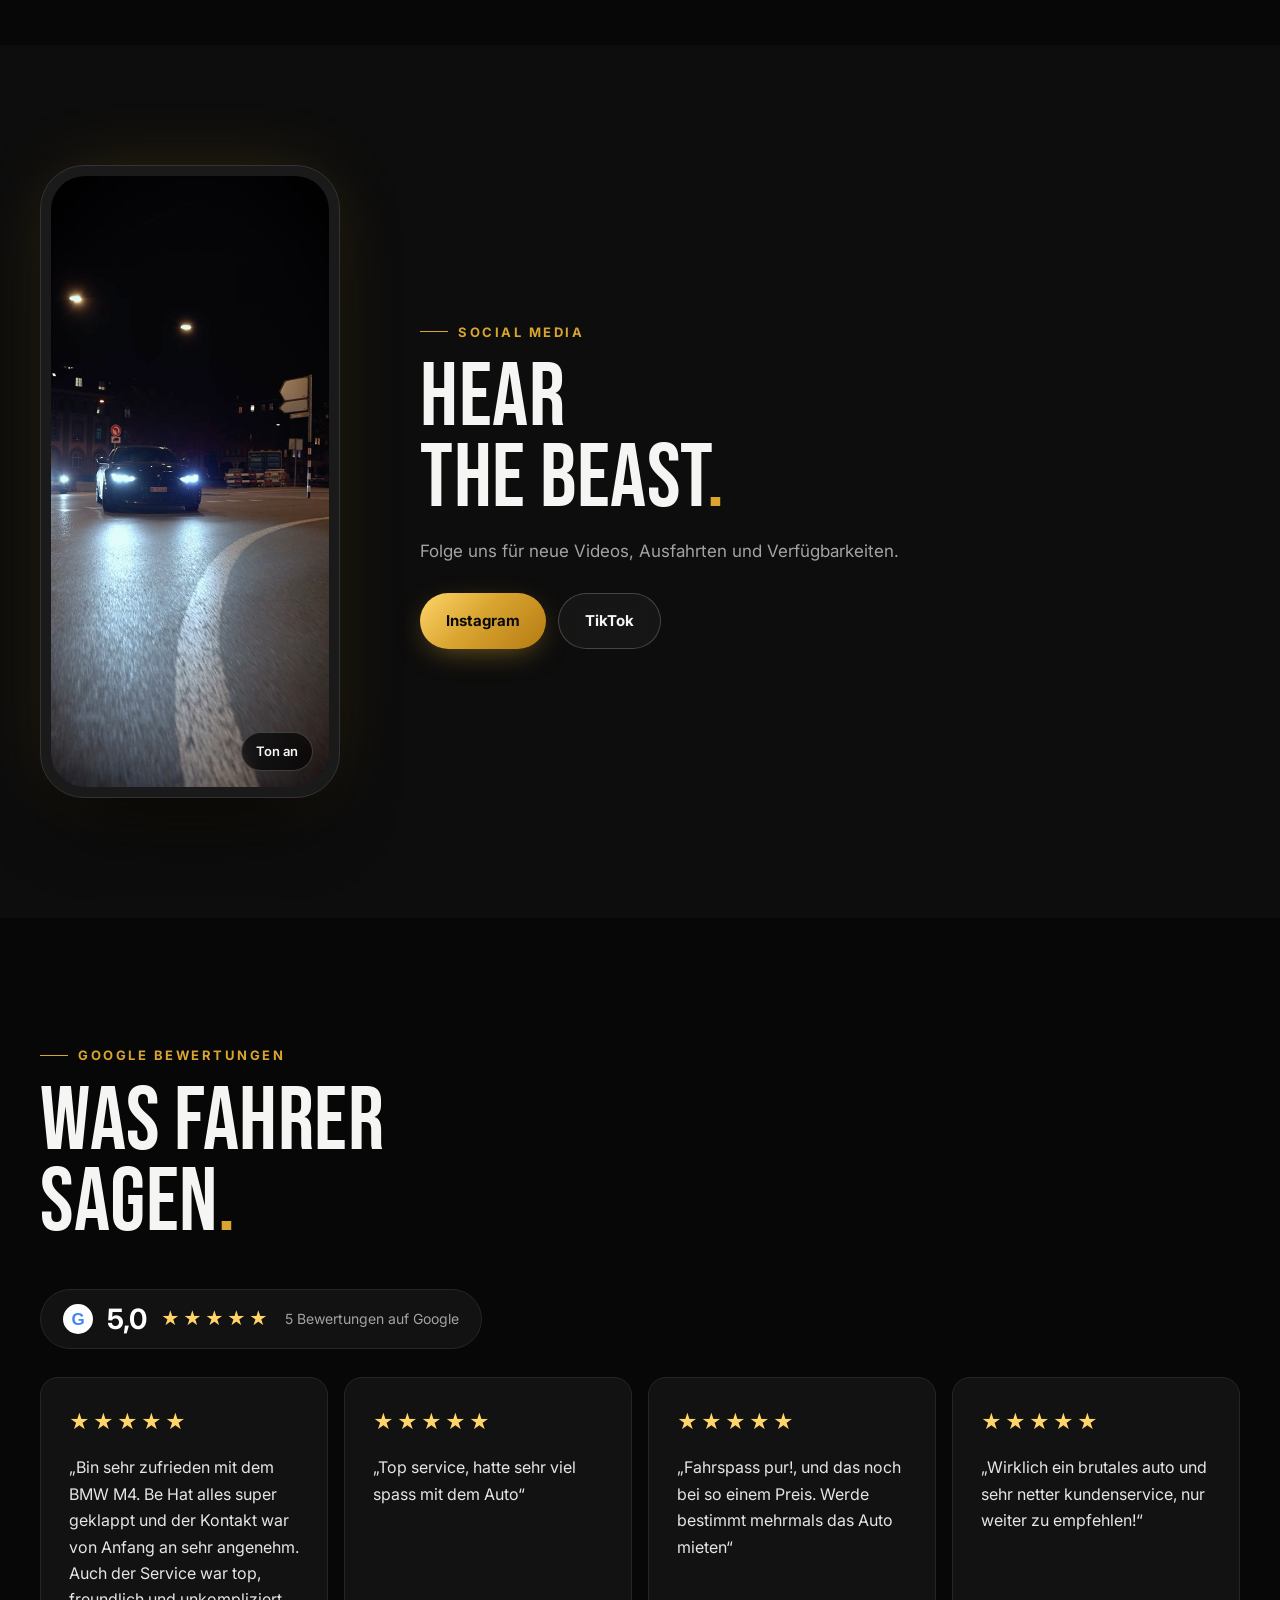
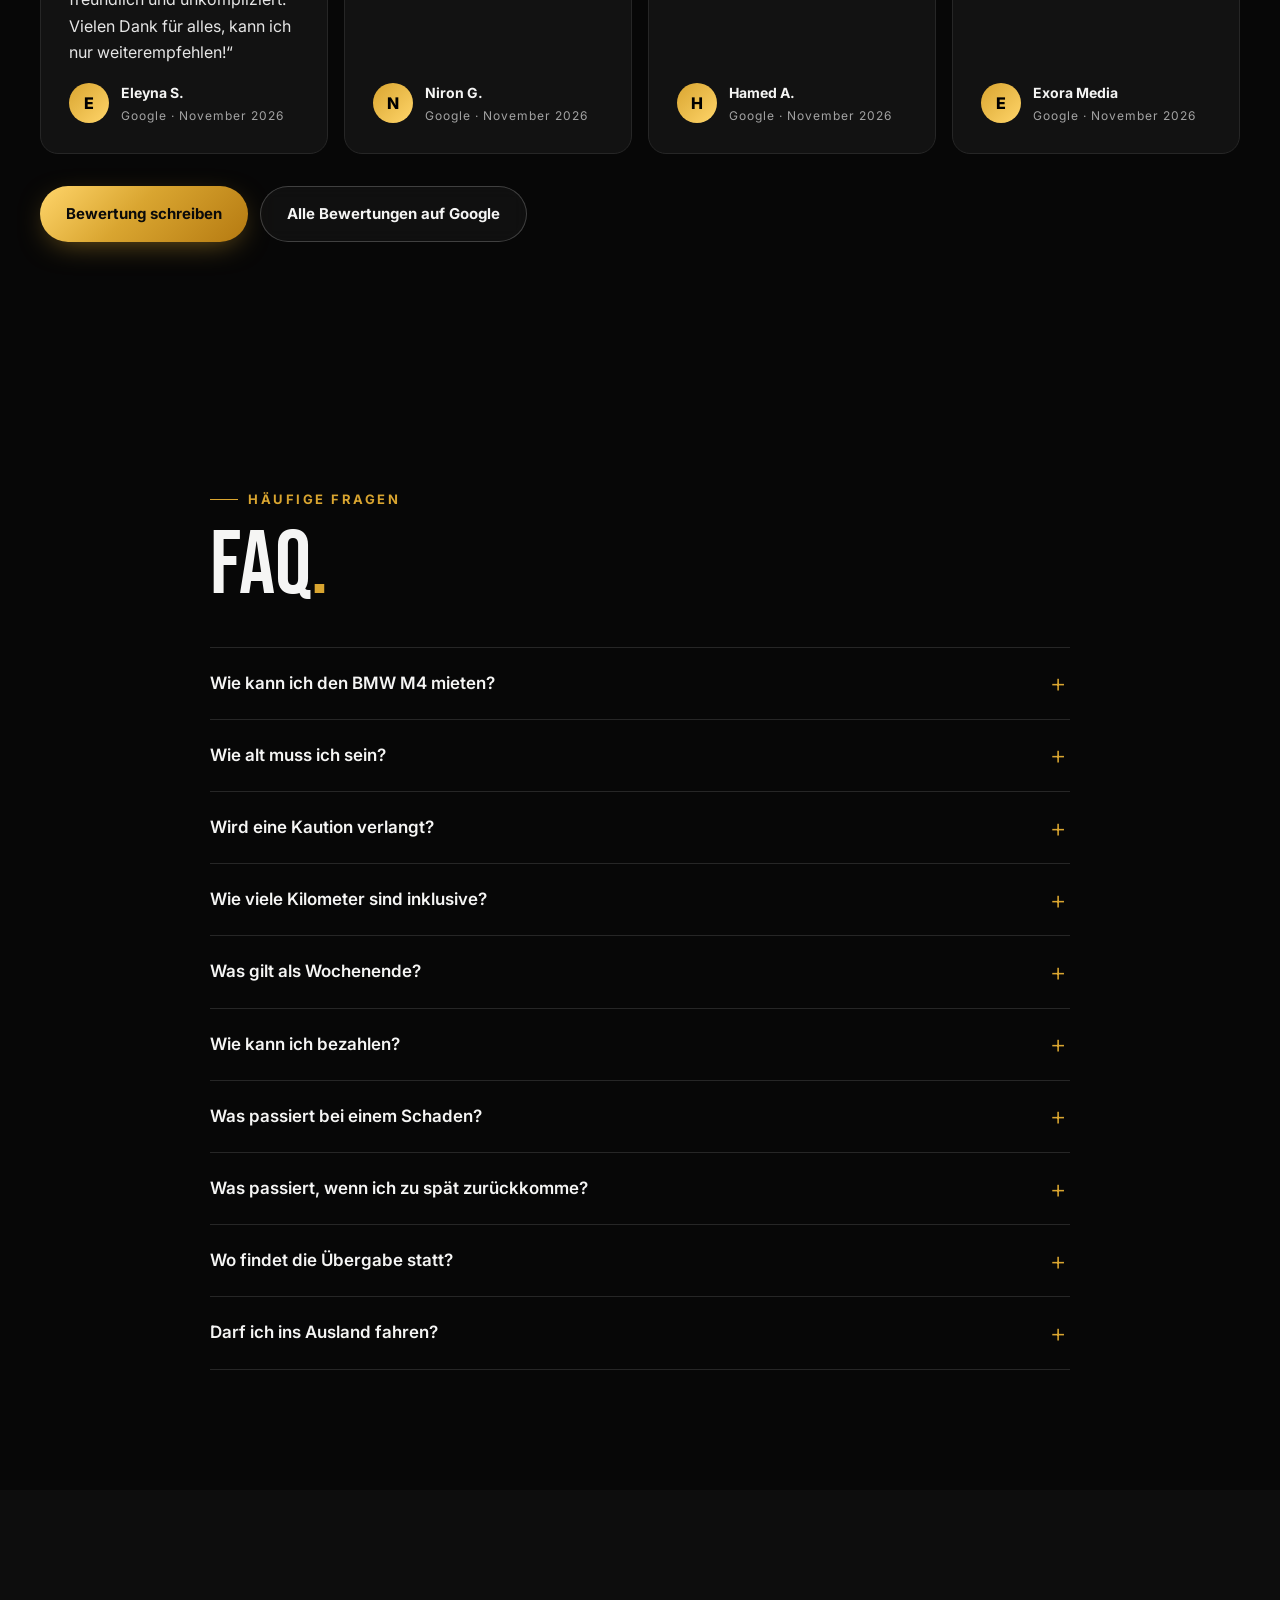
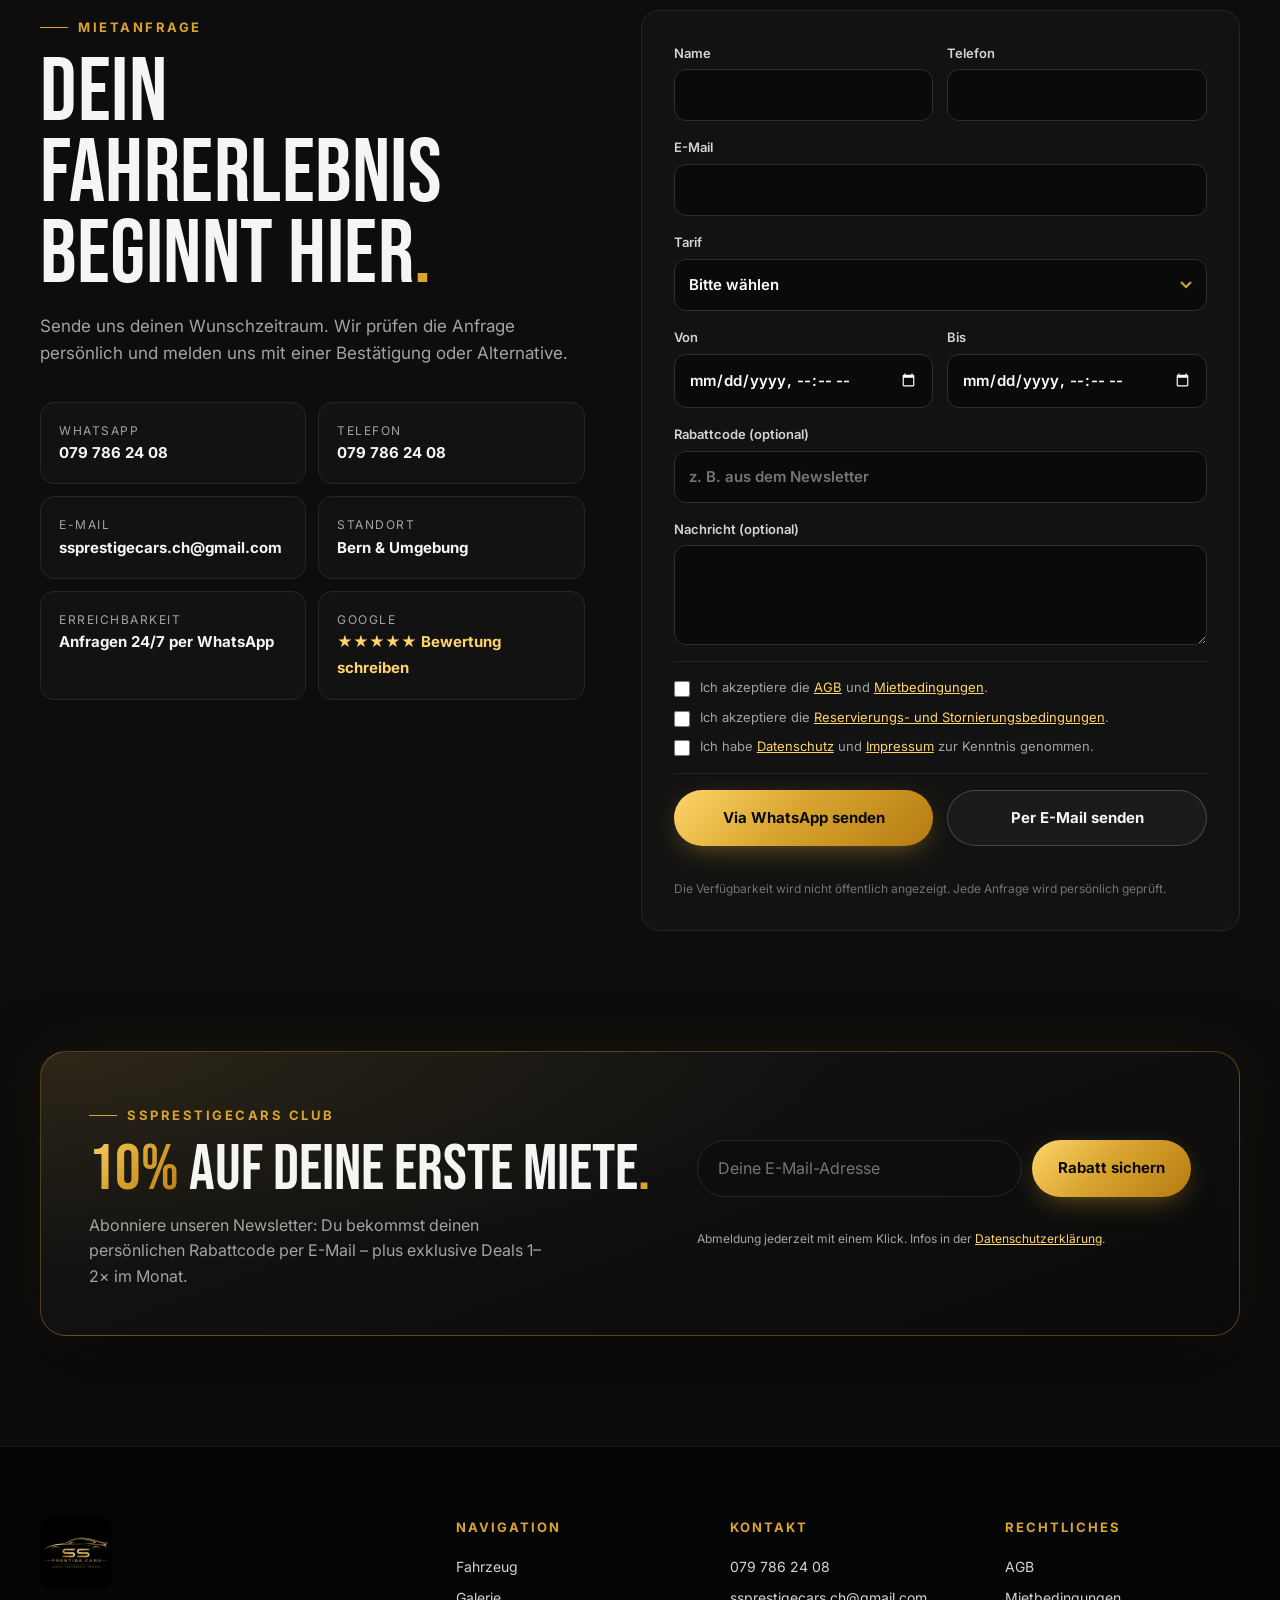
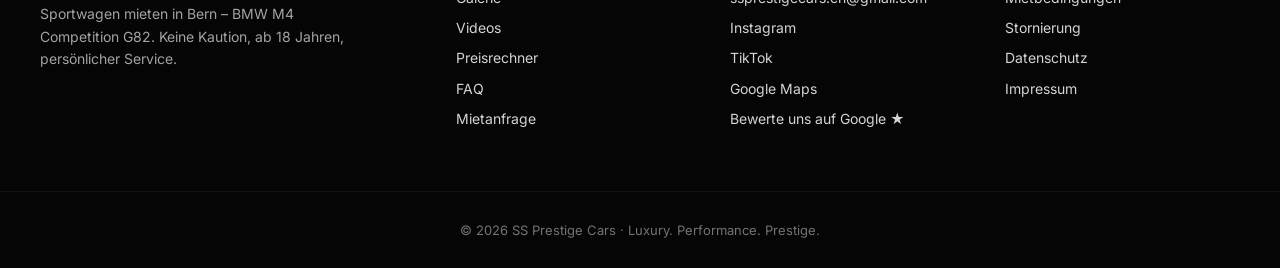
==== commit 9e650640: "Bewertungen: Google-Bewertungen als Karten (Handy wischbar), Schnitt-Zeile, Menüpunkt Bewertungen Co" ====
--- a/index.html
+++ b/index.html
@@ -64,7 +64,7 @@
 <link rel="preconnect" href="https://fonts.googleapis.com">
 <link rel="preconnect" href="https://fonts.gstatic.com" crossorigin>
 <link href="https://fonts.googleapis.com/css2?family=Bebas+Neue&family=Inter:wght@400;500;600;700;800&display=swap" rel="stylesheet">
-<link rel="stylesheet" href="style.css?v=20261117b">
+<link rel="stylesheet" href="style.css?v=20261119c">
 </head>
 <body>
 
@@ -75,6 +75,7 @@
     <a href="#galerie">Galerie</a>
     <a href="#videos">Videos</a>
     <a href="#preise">Preise</a>
+    <a href="#bewertungen" id="navRv" hidden>Bewertungen</a>
     <a href="#faq">FAQ</a>
     <a href="#kontakt">Kontakt</a>
     <a class="btn gold small mobile-only" href="#anfrage">Jetzt buchen</a>
@@ -286,21 +287,20 @@
   </div>
 </section>
 
-<!-- BEWERTUNGEN: Der Bereich bleibt unsichtbar, bis mindestens eine <article class="rv-card"> eingetragen ist.
-     Neue Bewertung = Block unten kopieren, Text/Name/Datum ersetzen (nur echte Google-Bewertungen, wörtlich). -->
+<!-- BEWERTUNGEN: Die Bewertungen stehen in app.js in der Liste BEWERTUNGEN (dazu GOOGLE_SCHNITT/GOOGLE_ANZAHL).
+     Der Bereich bleibt unsichtbar, solange die Liste leer ist (nur echte Google-Bewertungen, wörtlich). -->
 <section class="section" id="bewertungen" hidden>
   <div class="wrap">
     <div class="eyebrow">Google Bewertungen</div>
     <h2 class="title">WAS FAHRER<br>SAGEN<span class="g">.</span></h2>
-    <div class="reviews" id="reviews">
-      <!--
-      <article class="card rv-card reveal">
-        <div class="rv-stars" aria-label="5 von 5 Sternen">★★★★★</div>
-        <p>„Text der Google-Bewertung“</p>
-        <footer><b>Vorname N.</b><span>Google · November 2026</span></footer>
-      </article>
-      -->
-    </div>
+    <div class="rv-summary" id="rvSummary" hidden>
+      <span class="rv-g" aria-hidden="true">G</span>
+      <b id="rvAvg"></b>
+      <span class="rv-stars" id="rvAvgStars"></span>
+      <span class="rv-count" id="rvCount"></span>
+    </div>
+    <div class="reviews" id="reviews"></div>
+    <div class="rv-dots" id="rvDots"></div>
     <div class="rv-btns">
       <a class="btn gold" href="https://g.page/r/CcMs52rvH8cDEBM/review" target="_blank" rel="noopener">Bewertung schreiben</a>
       <a class="btn ghost" href="https://maps.google.com/?cid=272221415630384323" target="_blank" rel="noopener">Alle Bewertungen auf Google</a>
@@ -464,6 +464,6 @@
   <div class="cookie-btns"><button class="btn ghost" type="button" data-cookie="decline">Ablehnen</button><button class="btn gold" type="button" data-cookie="accept">Akzeptieren</button></div>
 </div>
 
-<script src="app.js?v=20261117b"></script>
+<script src="app.js?v=20261119c"></script>
 </body>
 </html>
--- a/style.css
+++ b/style.css
@@ -185,8 +185,28 @@
 .rv-card{padding:28px;display:flex;flex-direction:column;gap:16px}
 .rv-stars{color:var(--gold2);font-size:20px;letter-spacing:3px}
 .rv-card p{margin:0;line-height:1.65;color:#e5e5e5;flex:1}
-.rv-card footer{display:flex;flex-direction:column;gap:2px;font-size:14px}
-.rv-card footer span{color:var(--muted);font-size:12px;letter-spacing:1px}
+.rv-card footer{display:flex;align-items:center;gap:12px;font-size:14px}
+.rv-card footer div{display:flex;flex-direction:column;gap:2px}
+.rv-card footer div span{color:var(--muted);font-size:12px;letter-spacing:1px}
+.rv-av{width:40px;height:40px;flex:none;border-radius:50%;display:grid;place-items:center;background:linear-gradient(135deg,var(--gold),var(--gold2));color:#000;font-weight:800;font-size:16px;text-transform:uppercase}
+.rv-summary{display:inline-flex;align-items:center;flex-wrap:wrap;gap:10px 14px;margin-top:28px;padding:14px 22px;border:1px solid var(--line);border-radius:999px;background:var(--card)}
+.rv-summary b{font-size:28px;line-height:1;color:#fff}
+.rv-summary .rv-stars{font-size:18px}
+.rv-count{color:var(--muted);font-size:14px}
+.rv-g{width:30px;height:30px;border-radius:50%;display:grid;place-items:center;background:#fff;color:#4285f4;font-weight:800;font-size:17px;font-family:Arial,sans-serif}
+.rv-summary + .reviews{margin-top:28px}
+.links a[hidden]{display:none!important}
+@media (max-width:520px){.rv-summary{border-radius:18px;padding:14px 18px}}
+.rv-dots{display:none}
+@media (max-width:760px){
+  .reviews{display:flex;gap:12px;overflow-x:auto;scroll-snap-type:x mandatory;margin-left:-20px;margin-right:-20px;padding:0 20px 4px;scroll-padding:0 20px;-webkit-overflow-scrolling:touch;scrollbar-width:none}
+  .reviews::-webkit-scrollbar{display:none}
+  .reviews .rv-card{flex:0 0 84%;scroll-snap-align:start}
+  .reviews .rv-card.reveal{opacity:1;transform:none}
+  .rv-dots{display:flex;justify-content:center;gap:8px;margin-top:18px}
+  .rv-dots button{width:8px;height:8px;padding:0;border:0;border-radius:99px;background:#ffffff33;transition:width .25s,background .25s}
+  .rv-dots button.on{width:22px;background:var(--gold2)}
+}
 .rv-btns{display:flex;flex-wrap:wrap;gap:12px;margin-top:32px}
 @media (max-width:520px){.rv-btns .btn{flex:1 1 100%}}
 .form{padding:32px;display:grid;gap:16px}
